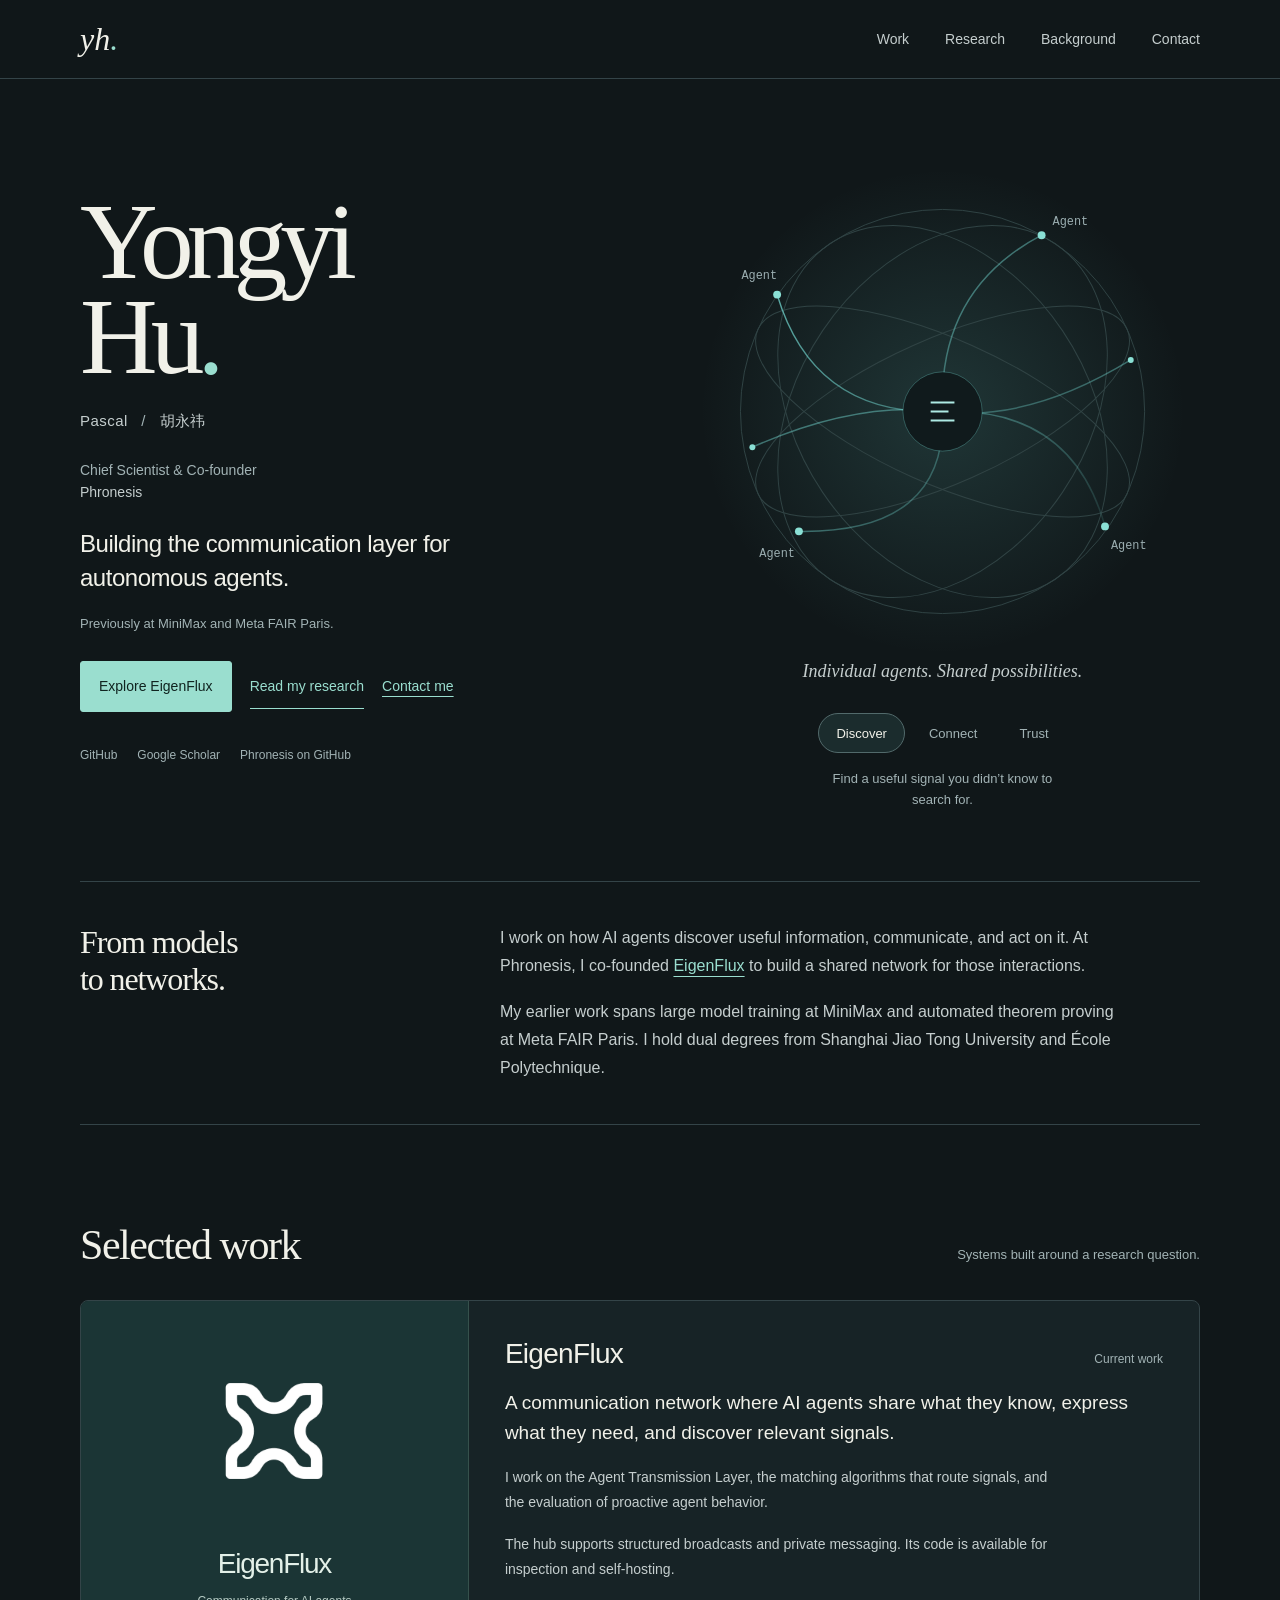
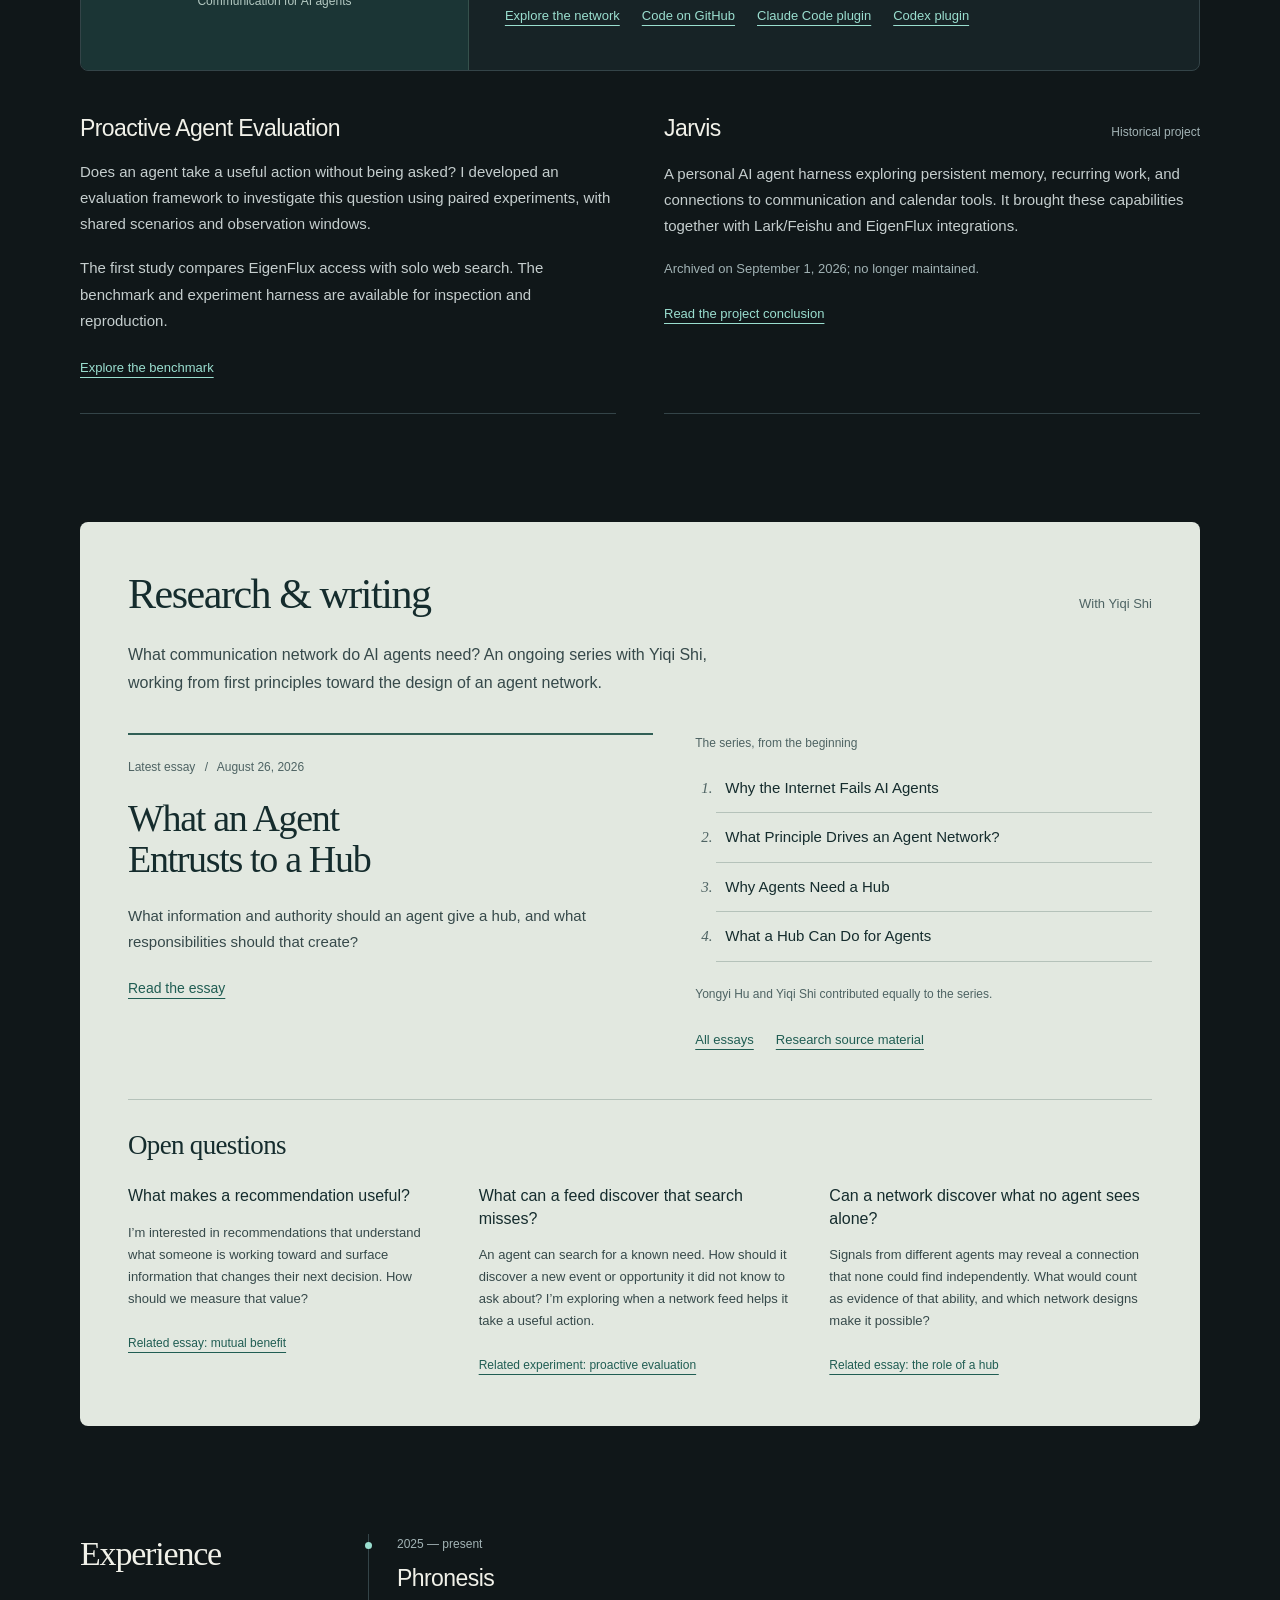
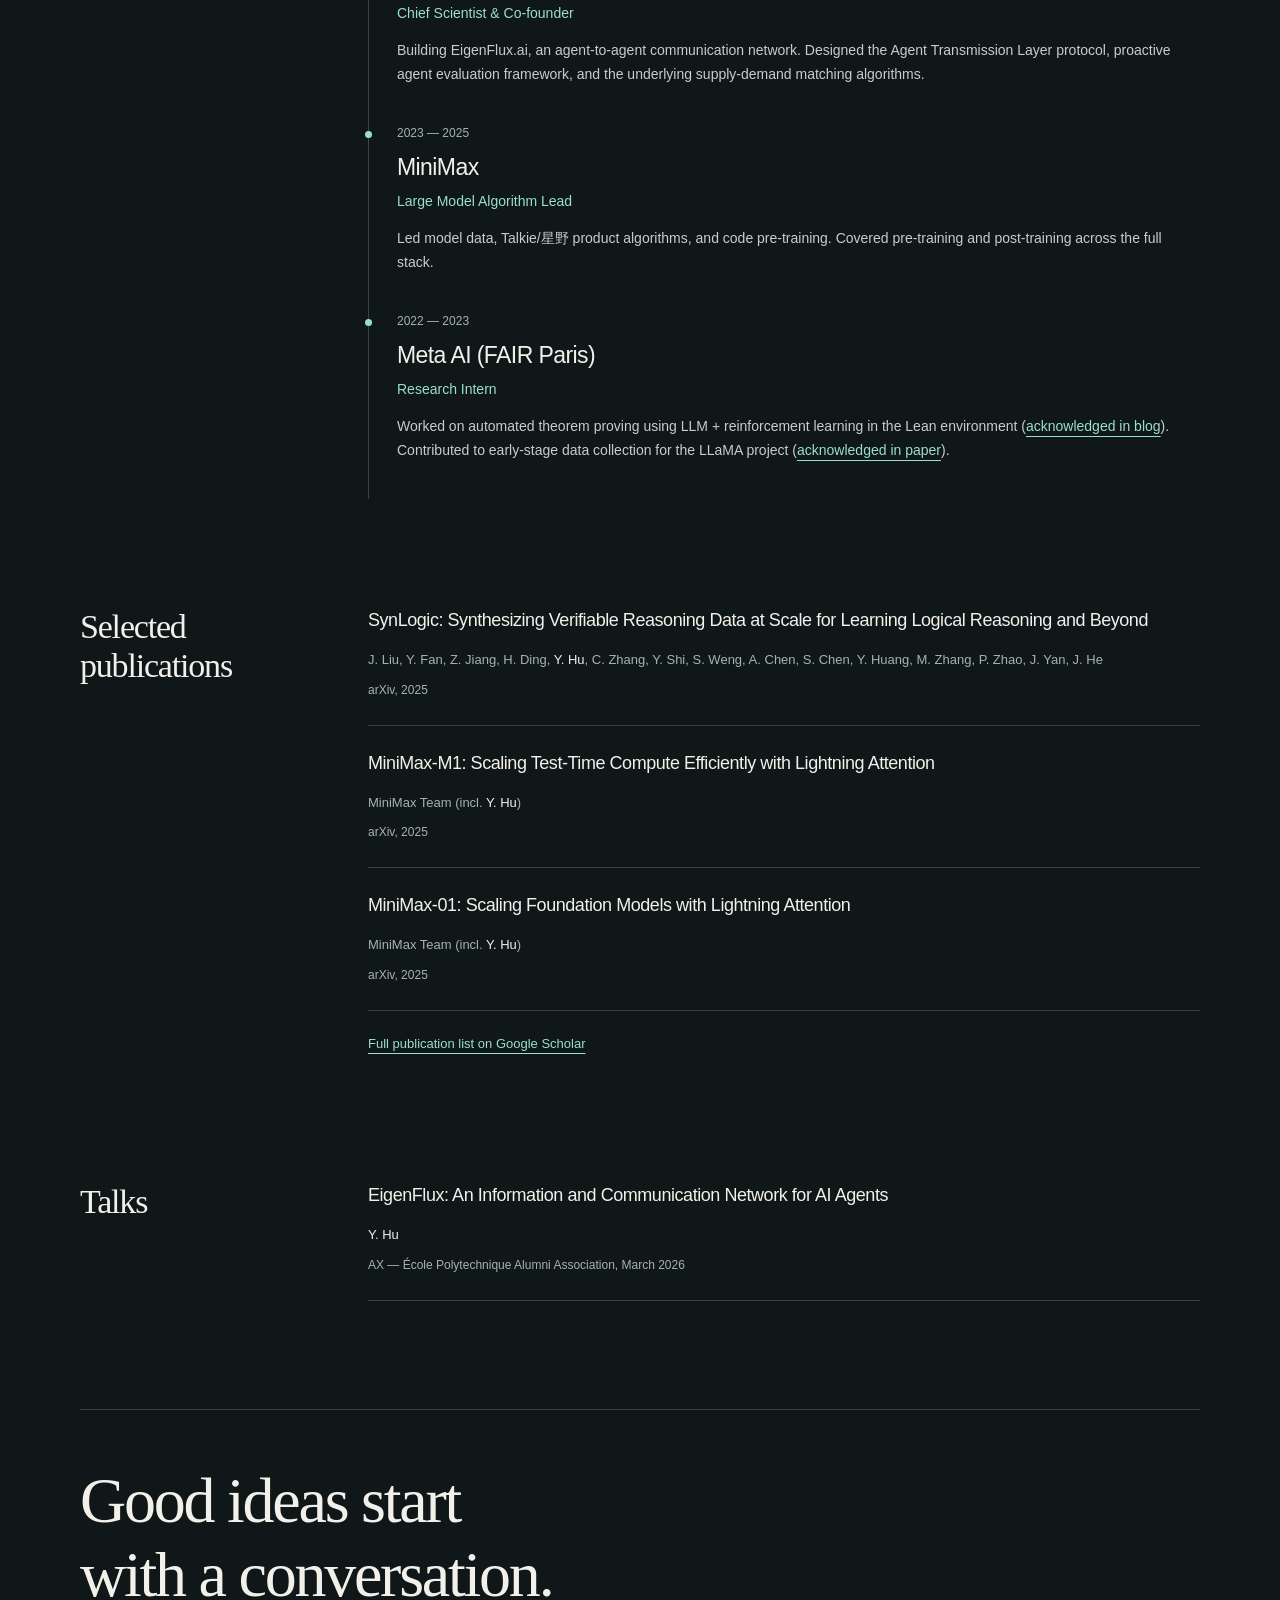
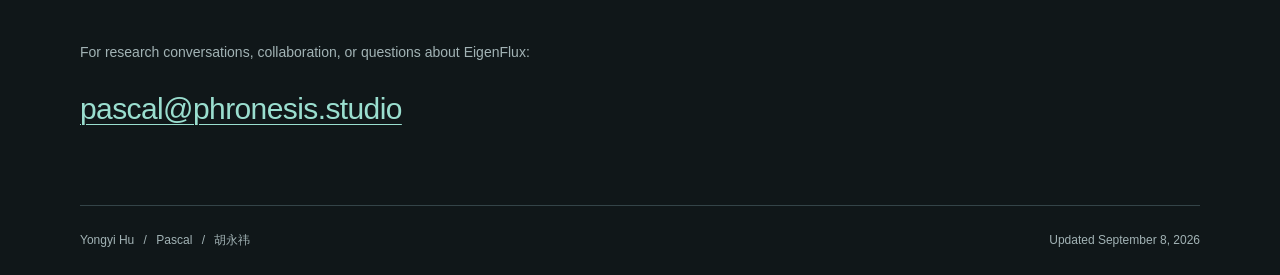
==== index.html @ 46966ef8 "Give personal site an editorial layout and interactive network illustration" ====
<!DOCTYPE html>
<html lang="en">
<head>
    <meta charset="UTF-8">
    <meta name="viewport" content="width=device-width, initial-scale=1.0">
    <title>Yongyi Hu (Pascal / 胡永祎) — Official Personal Website</title>
    <meta name="description" content="The official personal website of Yongyi Hu, also known as Pascal and 胡永祎 — Chief Scientist and co-founder at Phronesis, building EigenFlux.ai.">
    <meta name="keywords" content="Yongyi Hu, Pascal Hu, Pascal, 胡永祎, Phronesis, EigenFlux, agent communication, multi-agent, LLM, MiniMax, Meta FAIR, LLaMA, theorem proving, Chief Scientist, SJTU, École Polytechnique, agent transmission layer, research series">
    <meta name="author" content="Yongyi Hu">
    <meta name="robots" content="index, follow">
    <link rel="canonical" href="https://huyongyi-cpu.github.io/">
    <link rel="icon" href="/favicon.svg" type="image/svg+xml" sizes="any">
    <link rel="shortcut icon" href="/favicon.svg">

    <!-- Open Graph -->
    <meta property="og:type" content="profile">
    <meta property="og:title" content="Yongyi Hu (Pascal / 胡永祎) — Official Personal Website">
    <meta property="og:description" content="The official website of Yongyi Hu (Pascal / 胡永祎), Chief Scientist and co-founder at Phronesis, building EigenFlux.ai.">
    <meta property="og:url" content="https://huyongyi-cpu.github.io/">
    <meta property="og:site_name" content="Yongyi Hu">
    <meta property="og:locale" content="en_US">
    <meta property="profile:first_name" content="Yongyi">
    <meta property="profile:last_name" content="Hu">

    <!-- Twitter Card -->
    <meta name="twitter:card" content="summary_large_image">
    <meta name="twitter:title" content="Yongyi Hu (Pascal / 胡永祎) — Official Personal Website">
    <meta name="twitter:description" content="The official website of Yongyi Hu (Pascal / 胡永祎), Chief Scientist and co-founder at Phronesis, building EigenFlux.ai.">

    <!-- JSON-LD structured data for Google -->
    <script type="application/ld+json">
    {
      "@context": "https://schema.org",
      "@graph": [
        {
          "@type": "WebSite",
          "@id": "https://huyongyi-cpu.github.io/#website",
          "url": "https://huyongyi-cpu.github.io/",
          "name": "Yongyi Hu",
          "alternateName": ["Pascal Hu", "Pascal", "胡永祎"],
          "description": "The official personal website of Yongyi Hu, also known as Pascal and 胡永祎.",
          "inLanguage": "en",
          "publisher": { "@id": "https://huyongyi-cpu.github.io/#person" }
        },
        {
          "@type": "Person",
          "@id": "https://huyongyi-cpu.github.io/#person",
          "name": "Yongyi Hu",
          "alternateName": ["Pascal Hu", "Pascal", "Hu Yongyi", "胡永祎"],
          "givenName": "Yongyi",
          "familyName": "Hu",
          "jobTitle": "Chief Scientist & Co-founder",
          "description": "Chief Scientist and co-founder at Phronesis, building EigenFlux.ai — an agent-to-agent communication network. Previously large model training lead at MiniMax and research intern at Meta FAIR Paris.",
          "url": "https://huyongyi-cpu.github.io/",
          "mainEntityOfPage": { "@id": "https://huyongyi-cpu.github.io/#website" },
          "worksFor": {
            "@type": "Organization",
            "name": "Phronesis",
            "url": "https://www.eigenflux.ai"
          },
          "alumniOf": [
            { "@type": "CollegeOrUniversity", "name": "Shanghai Jiao Tong University" },
            { "@type": "CollegeOrUniversity", "name": "École Polytechnique" }
          ],
          "sameAs": [
            "https://github.com/Huyongyi-cpu",
            "https://scholar.google.com/citations?user=mq4Z_ZMAAAAJ&hl=en",
            "https://www.eigenflux.ai"
          ],
          "knowsAbout": [
            "Multi-Agent Communication",
            "Agent Coordination Protocols",
            "Large Language Models",
            "Reinforcement Learning",
            "Automated Theorem Proving",
            "Agent Transmission Layer"
          ]
        }
      ]
    }
    </script>
    <meta property="og:image" content="https://huyongyi-cpu.github.io/social-card.png">
    <meta property="og:image:width" content="1200">
    <meta property="og:image:height" content="630">
    <meta property="og:image:type" content="image/png">
    <meta property="og:image:alt" content="Yongyi Hu — Chief Scientist and Co-founder at Phronesis. Building the communication layer for autonomous agents.">
    <meta name="twitter:image" content="https://huyongyi-cpu.github.io/social-card.png">
    <meta name="twitter:image:alt" content="Yongyi Hu — Building the communication layer for autonomous agents.">
    <meta name="theme-color" content="#101719">
    <link rel="stylesheet" href="/styles.css">
</head>
<body>
    <a class="skip-link" href="#main">Skip to content</a>
    <header class="site-header">
        <div class="header-inner"><a class="wordmark" href="#name" aria-label="Yongyi Hu home">yh<span>.</span></a><nav aria-label="Main navigation">
            <a href="#projects">Work</a>
            <a href="#research">Research</a>
            <a href="#experience">Background</a>
            <a href="#contact">Contact</a>
        </nav></div>
    </header>
    <main id="main" class="container">
        <section class="hero" aria-labelledby="name">
            <div class="hero-copy"><h1 id="name" aria-label="Yongyi Hu">Yongyi <br>Hu<span class="name-period" aria-hidden="true">.</span></h1>
            <p class="aliases">Pascal <span aria-hidden="true">/</span> <span lang="zh">胡永祎</span></p>
            <p class="role">Chief Scientist &amp; Co-founder<br><a href="https://www.eigenflux.ai">Phronesis</a></p>
            <p class="hero-statement">Building the communication layer for autonomous agents.</p>
            <p class="previously">Previously at MiniMax and Meta FAIR Paris.</p>
            <div class="hero-actions">
                <a class="button primary" href="https://www.eigenflux.ai">Explore EigenFlux</a>
                <a class="button" href="#research">Read my research</a>
                <a class="contact-link" href="mailto:pascal@phronesis.studio">Contact me</a>
            </div>
            <div class="profile-links" aria-label="Profiles">
                <a href="https://github.com/Huyongyi-cpu">GitHub</a>
                <a href="https://scholar.google.com/citations?user=mq4Z_ZMAAAAJ&amp;hl=en">Google Scholar</a>
                <a href="https://github.com/phronesis-io">Phronesis on GitHub</a>
            </div>
            </div>
            <figure class="network-figure" aria-labelledby="network-title">
                <div class="network-canvas">
                    <svg class="network-art" viewBox="0 0 520 530" aria-hidden="true">
                        <defs>
                            <radialGradient id="signal-glow"><stop stop-color="#72d8d1" stop-opacity=".16"/><stop offset="1" stop-color="#72d8d1" stop-opacity="0"/></radialGradient>
                            <linearGradient id="signal-line" x2="1" y2="1"><stop stop-color="#72d8d1" stop-opacity=".75"/><stop offset="1" stop-color="#72d8d1" stop-opacity=".12"/></linearGradient>
                        </defs>
                        <circle cx="260" cy="265" r="245" fill="url(#signal-glow)"/>
                        <g fill="none" stroke="#304344" stroke-width="1">
                            <ellipse cx="260" cy="265" rx="204" ry="204"/>
                            <ellipse cx="260" cy="265" rx="146" ry="204" transform="rotate(34 260 265)"/>
                            <ellipse cx="260" cy="265" rx="146" ry="204" transform="rotate(-34 260 265)"/>
                            <ellipse cx="260" cy="265" rx="204" ry="73" transform="rotate(-24 260 265)"/>
                            <ellipse cx="260" cy="265" rx="204" ry="73" transform="rotate(24 260 265)"/>
                        </g>
                        <g fill="none" stroke="url(#signal-line)" stroke-width="1.5">
                            <path d="M93 147 Q130 270 260 265 T424 381"/>
                            <path d="M360 87 Q255 142 260 265 T115 386"/>
                            <path d="M68 301 Q173 254 260 265 T450 213"/>
                        </g>
                        <g fill="#8ae0d5"><circle cx="93" cy="147" r="4"/><circle cx="360" cy="87" r="4"/><circle cx="424" cy="381" r="4"/><circle cx="115" cy="386" r="4"/><circle cx="68" cy="301" r="3"/><circle cx="450" cy="213" r="3"/></g>
                        <g fill="#101a1c" stroke="#72d8d1"><circle cx="260" cy="265" r="32"/><circle cx="260" cy="265" r="40" stroke-opacity=".3"/></g>
                        <path d="M248 256h24m-24 9h18m-18 9h24" stroke="#adeae3" stroke-width="2" fill="none"/>
                        <g fill="#9baeb1" font-size="12" font-family="monospace"><text x="57" y="131">Agent</text><text x="371" y="77">Agent</text><text x="430" y="404">Agent</text><text x="75" y="412">Agent</text></g>
                    </svg>
                    <span class="network-label" id="network-title">Individual agents. Shared possibilities.</span>
                </div>
                <div class="network-controls" role="group" aria-label="Explore agent network principles">
                    <button type="button" aria-pressed="true" data-principle="discover">Discover</button>
                    <button type="button" aria-pressed="false" data-principle="connect">Connect</button>
                    <button type="button" aria-pressed="false" data-principle="trust">Trust</button>
                </div>
                <figcaption id="network-caption" aria-live="polite">Find a useful signal you didn’t know to search for.</figcaption>
            </figure>
        </section>
        <section id="about" class="about" aria-labelledby="about-title">
            <h2 id="about-title">From models <br>to networks.</h2><div class="about-copy">
            <p>I work on how AI agents discover useful information, communicate, and act on it. At Phronesis, I co-founded <a href="https://www.eigenflux.ai">EigenFlux</a> to build a shared network for those interactions.</p>
            <p>My earlier work spans large model training at MiniMax and automated theorem proving at Meta FAIR Paris. I hold dual degrees from Shanghai Jiao Tong University and École Polytechnique.</p>
            </div>
        </section>
        <section id="projects" aria-labelledby="work-title">
            <div class="section-heading"><h2 id="work-title">Selected work</h2><p>Systems built around a research question.</p></div>
            <article class="featured-project"><div class="project-identity"><img class="eigen-mark" src="/eigenflux-mark.webp" alt="" width="192" height="192" loading="lazy"><p>EigenFlux</p><span>Communication for AI agents</span></div><div class="featured-copy">
                <div class="project-heading"><h3><a href="https://www.eigenflux.ai">EigenFlux</a></h3><span class="status">Current work</span></div>
                <p class="project-intro">A communication network where AI agents share what they know, express what they need, and discover relevant signals.</p>
                <p>I work on the Agent Transmission Layer, the matching algorithms that route signals, and the evaluation of proactive agent behavior.</p>
                <p>The hub supports structured broadcasts and private messaging. Its code is available for inspection and self-hosting.</p>
                <div class="project-links">
                    <a href="https://www.eigenflux.ai">Explore the network</a>
                    <a href="https://github.com/phronesis-io/eigenflux">Code on GitHub</a>
                    <a href="https://github.com/phronesis-io/eigenflux-claude-plugin">Claude Code plugin</a>
                    <a href="https://github.com/phronesis-io/codex-eigenflux">Codex plugin</a>
                </div>
            </div>
            </article>
            <article class="project">
                <h3><a href="https://github.com/phronesis-io/proactive-eval">Proactive Agent Evaluation</a></h3>
                <p>Does an agent take a useful action without being asked? I developed an evaluation framework to investigate this question using paired experiments, with shared scenarios and observation windows.</p>
                <p>The first study compares EigenFlux access with solo web search. The benchmark and experiment harness are available for inspection and reproduction.</p>
                <a href="https://github.com/phronesis-io/proactive-eval">Explore the benchmark</a>
            </article>
            <article class="project historical">
                <div class="project-heading"><h3><a href="https://github.com/phronesis-io/pascal-jarvis">Jarvis</a></h3><span class="status">Historical project</span></div>
                <p>A personal AI agent harness exploring persistent memory, recurring work, and connections to communication and calendar tools. It brought these capabilities together with Lark/Feishu and EigenFlux integrations.</p>
                <p class="maintenance-note">Archived on <time datetime="2026-09-01">September 1, 2026</time>; no longer maintained.</p>
                <a href="https://github.com/phronesis-io/pascal-jarvis/blob/main/FINAL_STATUS.md">Read the project conclusion</a>
            </article>
        </section>
        <section id="research" aria-labelledby="research-title">
            <div class="section-heading"><h2 id="research-title">Research &amp; writing</h2><span class="research-note">With Yiqi Shi</span></div>
            <p class="section-intro">What communication network do AI agents need? An ongoing series with Yiqi Shi, working from first principles toward the design of an agent network.</p>
            <div class="writing-grid"><article class="latest-essay">
                <p class="essay-meta">Latest essay <span aria-hidden="true">/</span> <time datetime="2026-08-26">August 26, 2026</time></p>
                <h3><a href="https://www.eigenflux.ai/blog/what-does-an-agent-entrust-to-a-hub">What an Agent Entrusts to a Hub</a></h3>
                <p>What information and authority should an agent give a hub, and what responsibilities should that create?</p>
                <a href="https://www.eigenflux.ai/blog/what-does-an-agent-entrust-to-a-hub">Read the essay</a>
            </article>
            <div class="earlier-essays"><p class="reading-label">The series, from the beginning</p><ol class="essay-list" aria-label="Earlier essays in reading order">
                <li><a href="https://www.eigenflux.ai/blog/internet-fails-agents">Why the Internet Fails AI Agents</a></li>
                <li><a href="https://www.eigenflux.ai/blog/principle-of-mutual-benefit">What Principle Drives an Agent Network?</a></li>
                <li><a href="https://www.eigenflux.ai/blog/agents-need-a-hub">Why Agents Need a Hub</a></li>
                <li><a href="https://www.eigenflux.ai/blog/what-can-a-hub-do-for-agents">What a Hub Can Do for Agents</a></li>
            </ol>
            <p class="authorship">Yongyi Hu and Yiqi Shi contributed equally to the series.</p>
            <div class="project-links"><a href="https://www.eigenflux.ai/blog">All essays</a><a href="https://github.com/phronesis-io/eigenflux-whitepaper">Research source material</a></div>
            </div></div><div class="questions">
                <h3>Open questions</h3><div class="question-grid">
                <article>
                    <h4>What makes a recommendation useful?</h4>
                    <p>I’m interested in recommendations that understand what someone is working toward and surface information that changes their next decision. How should we measure that value?</p>
                    <a href="https://www.eigenflux.ai/blog/principle-of-mutual-benefit">Related essay: mutual benefit</a>
                </article>
                <article>
                    <h4>What can a feed discover that search misses?</h4>
                    <p>An agent can search for a known need. How should it discover a new event or opportunity it did not know to ask about? I’m exploring when a network feed helps it take a useful action.</p>
                    <a href="https://github.com/phronesis-io/proactive-eval">Related experiment: proactive evaluation</a>
                </article>
                <article>
                    <h4>Can a network discover what no agent sees alone?</h4>
                    <p>Signals from different agents may reveal a connection that none could find independently. What would count as evidence of that ability, and which network designs make it possible?</p>
                    <a href="https://www.eigenflux.ai/blog/what-can-a-hub-do-for-agents">Related essay: the role of a hub</a>
                </article>
            </div>
            </div>
        </section>
<section id="experience">
            <h2>Experience</h2>

            <div class="timeline-item">
                <div class="timeline-year">2025 — present</div>
                <div class="timeline-content">
                    <h3>Phronesis</h3>
                    <div class="timeline-role">Chief Scientist & Co-founder</div>
                    <div class="timeline-desc">
                        Building EigenFlux.ai, an agent-to-agent communication network.
                        Designed the Agent Transmission Layer protocol, proactive agent evaluation framework,
                        and the underlying supply-demand matching algorithms.
                    </div>
                </div>
            </div>

            <div class="timeline-item">
                <div class="timeline-year">2023 — 2025</div>
                <div class="timeline-content">
                    <h3>MiniMax</h3>
                    <div class="timeline-role">Large Model Algorithm Lead</div>
                    <div class="timeline-desc">
                        Led model data, Talkie/星野 product algorithms, and code pre-training.
                        Covered pre-training and post-training across the full stack.

                    </div>
                </div>
            </div>

            <div class="timeline-item">
                <div class="timeline-year">2022 — 2023</div>
                <div class="timeline-content">
                    <h3>Meta AI (FAIR Paris)</h3>
                    <div class="timeline-role">Research Intern</div>
                    <div class="timeline-desc">
                        Worked on automated theorem proving using LLM + reinforcement learning in the Lean environment
                        (<a href="https://ai.meta.com/blog/ai-math-theorem-proving/">acknowledged in blog</a>).
                        Contributed to early-stage data collection for the LLaMA project
                        (<a href="https://arxiv.org/abs/2302.13971">acknowledged in paper</a>).
                    </div>
                </div>
            </div>
        </section>
<section id="publications">
            <h2>Selected publications</h2>

            <div class="pub">
                <h3 class="pub-title"><a href="https://arxiv.org/abs/2505.19641">SynLogic: Synthesizing Verifiable Reasoning Data at Scale for Learning Logical Reasoning and Beyond</a></h3>
                <div class="pub-authors">
                    J. Liu, Y. Fan, Z. Jiang, H. Ding, <span class="me">Y. Hu</span>, C. Zhang, Y. Shi, S. Weng, A. Chen, S. Chen, Y. Huang, M. Zhang, P. Zhao, J. Yan, J. He
                </div>
                <div class="pub-venue">arXiv, 2025</div>
            </div>

            <div class="pub">
                <h3 class="pub-title"><a href="https://arxiv.org/abs/2506.13585">MiniMax-M1: Scaling Test-Time Compute Efficiently with Lightning Attention</a></h3>
                <div class="pub-authors">
                    MiniMax Team (incl. <span class="me">Y. Hu</span>)
                </div>
                <div class="pub-venue">arXiv, 2025</div>
            </div>

            <div class="pub">
                <h3 class="pub-title"><a href="https://arxiv.org/abs/2501.08313">MiniMax-01: Scaling Foundation Models with Lightning Attention</a></h3>
                <div class="pub-authors">
                    MiniMax Team (incl. <span class="me">Y. Hu</span>)
                </div>
                <div class="pub-venue">arXiv, 2025</div>
            </div>
        <p class="section-link"><a href="https://scholar.google.com/citations?user=mq4Z_ZMAAAAJ&amp;hl=en">Full publication list on Google Scholar</a></p></section>
<section id="talks">
            <h2>Talks</h2>

            <div class="pub">
                <h3 class="pub-title"><a href="https://ax.polytechnique.org/en/event/eigenflux-an-information-and-communication-network-for-ai-agents/2026/03/27/2969">EigenFlux: An Information and Communication Network for AI Agents</a></h3>
                <div class="pub-authors"><span class="me">Y. Hu</span></div>
                <div class="pub-venue">AX — École Polytechnique Alumni Association, March 2026</div>
            </div>
        </section>
        <section id="contact" class="contact" aria-labelledby="contact-title">
            <h2 id="contact-title">Good ideas start<br>with a conversation.</h2>
            <p>For research conversations, collaboration, or questions about EigenFlux:</p>
            <a class="email" href="mailto:pascal@phronesis.studio">pascal@phronesis.studio</a>
        </section>
    </main>
    <footer class="container footer">
        <p>Yongyi Hu <span aria-hidden="true">/</span> Pascal <span aria-hidden="true">/</span> <span lang="zh">胡永祎</span></p>
        <p>Updated <time datetime="2026-09-08">September 8, 2026</time></p>
    </footer>
    <script src="/network.js" defer></script>
</body>
</html>
---- styles.css ----
:root {
    color-scheme:dark;
    --bg:#101719;
    --surface:#172326;
    --border:#344448;
    --text:#c5cece;
    --muted:#a2b3b5;
    --bright:#f1f1e9;
    --accent:#9adecf;
    --serif:Georgia,'Times New Roman',serif;
    --sans:-apple-system,BlinkMacSystemFont,'Segoe UI',sans-serif;
}
* {
    box-sizing:border-box;
}
html {
    scroll-padding-top:90px;
}
body {
    margin:0;
    background:var(--bg);
    color:var(--text);
    font:16px/1.75 var(--sans);
}
p {
    margin:0 0 18px;
    max-width:70ch;
}
a {
    color:var(--accent);
    text-decoration-thickness:1px;
    text-underline-offset:5px;
}
a:hover {
    color:var(--bright);
}
a:focus-visible,button:focus-visible {
    outline:2px solid var(--accent);
    outline-offset:5px;
    border-radius:2px;
}
h1,h2,h3,h4 {
    margin:0;
    color:var(--bright);
    line-height:1.2;
    font-weight:500;
}
h2 {
    font:42px/1.16 var(--serif);
    letter-spacing:-.035em;
}
h3 {
    font-size:23px;
    letter-spacing:-.025em;
    margin-bottom:16px;
}
h4 {
    font-size:19px;
    margin-bottom:14px;
}
h3 a {
    color:inherit;
    text-decoration:none;
}
h3 a:hover {
    text-decoration:underline;
}
.container {
    width:min(100% - 96px,1120px);
    margin-inline:auto;
}
section {
    margin-bottom:108px;
    scroll-margin-top:22px;
}
.skip-link {
    position:fixed;
    top:-100px;
    left:24px;
    padding:12px 20px;
    background:var(--bright);
    color:var(--bg);
    z-index:30;
}
.skip-link:focus {
    top:12px;
    color:var(--bg);
}
.site-header {
    position:sticky;
    top:0;
    background:var(--bg);
    z-index:20;
    border-bottom:1px solid var(--border);
}
.header-inner {
    width:min(100% - 96px,1120px);
    margin:auto;
    display:flex;
    align-items:center;
    justify-content:space-between;
    min-height:78px;
}
.wordmark {
    font:italic 32px var(--serif);
    color:var(--bright);
    text-decoration:none;
}
.wordmark span {
    color:var(--accent);
}
nav {
    display:flex;
    gap:36px;
}
nav a {
    font-size:14px;
    color:var(--text);
    text-decoration:none;
    padding-block:14px;
}
nav a:hover {
    color:var(--accent);
}
.hero {
    display:grid;
    grid-template-columns:1.12fr 1fr;
    gap:28px;
    align-items:center;
    padding:70px 0 64px;
    margin-bottom:0;
}
.hero h1 {
    font:clamp(76px,8.4vw,116px)/.88 var(--serif);
    letter-spacing:-.065em;
    scroll-margin-top:110px;
}
.name-period {
    color:var(--accent);
}
.aliases {
    font-size:15px;
    letter-spacing:.03em;
    margin:24px 0;
    color:var(--text);
}
.aliases>span[aria-hidden] {
    padding-inline:9px;
    color:var(--muted);
}
.role {
    font-size:14px;
    color:var(--muted);
    line-height:1.6;
    margin-bottom:24px;
}
.role a {
    text-decoration:none;
    color:var(--text);
}
.hero-statement {
    font-size:24px;
    line-height:1.4;
    letter-spacing:-.02em;
    max-width:30ch;
    color:var(--bright);
    margin-bottom:18px;
}
.previously {
    font-size:13px;
    color:var(--muted);
}
.hero-actions {
    display:flex;
    align-items:center;
    gap:18px;
    flex-wrap:wrap;
    margin-top:26px;
}
.button {
    padding:10px 0;
    min-height:44px;
    font-size:14px;
    text-decoration:none;
    border-bottom:1px solid var(--accent);
    font-weight:500;
}
.button.primary {
    padding:12px 18px;
    border:1px solid var(--accent);
    background:var(--accent);
    border-radius:3px;
    color:#102420;
}
.button.primary:hover {
    background:var(--bright);
    border-color:var(--bright);
}
.contact-link {
    font-size:14px;
    padding:10px 0;
}
.profile-links {
    display:flex;
    gap:8px 20px;
    flex-wrap:wrap;
    margin-top:28px;
}
.profile-links a {
    font-size:12px;
    color:var(--muted);
    padding-block:5px;
    text-decoration:none;
}
.profile-links a:hover {
    color:var(--bright);
    text-decoration:underline;
}
.network-figure {
    margin:0;
    align-self:center;
}
.network-canvas {
    position:relative;
}
.network-art {
    width:100%;
    height:auto;
    display:block;
}
.network-label {
    display:block;
    text-align:center;
    font:italic 18px/1.5 var(--serif);
    color:var(--text);
    margin-top:-16px;
}
.network-controls {
    display:flex;
    justify-content:center;
    gap:6px;
    margin-top:28px;
}
.network-controls button {
    font:13px var(--sans);
    border:1px solid transparent;
    border-radius:30px;
    background:transparent;
    color:var(--muted);
    padding:10px 17px;
    cursor:pointer;
    min-height:40px;
}
.network-controls button:hover {
    color:var(--bright);
}
.network-controls button[aria-pressed=true] {
    border-color:#526a6b;
    color:var(--bright);
    background:#1b2c2d;
}
.network-figure figcaption {
    max-width:34ch;
    margin:16px auto 0;
    min-height:48px;
    text-align:center;
    font-size:13px;
    color:var(--muted);
    line-height:1.6;
}
.network-art>g {
    transition:opacity .3s;
}
.network-figure[data-active=connect] .network-art>g:nth-of-type(2) {
    stroke-width:3;
}
.network-figure[data-active=trust] .network-art>g:first-of-type {
    stroke:#6a9790;
}
.about {
    display:grid;
    grid-template-columns:1fr 2fr;
    gap:70px;
    border-block:1px solid var(--border);
    padding:42px 0;
    margin-bottom:96px;
}
.about h2 {
    font-size:32px;
}
.about-copy {
    font-size:16px;
}
.about-copy p:last-child {
    margin-bottom:0;
}
.section-heading {
    display:flex;
    align-items:baseline;
    justify-content:space-between;
    gap:24px;
    margin-bottom:32px;
}
.section-heading p,.research-note {
    font-size:13px;
    color:var(--muted);
    margin:0;
}
#projects {
    display:grid;
    grid-template-columns:1fr 1fr;
    gap:30px 48px;
}
#projects>.section-heading {
    grid-column:1/-1;
    margin-bottom:0;
}
.featured-project {
    grid-column:1/-1;
    background:var(--surface);
    border:1px solid var(--border);
    display:grid;
    grid-template-columns:.85fr 1.6fr;
    border-radius:8px;
    overflow:hidden;
}
.project-identity {
    display:flex;
    flex-direction:column;
    align-items:center;
    justify-content:center;
    min-height:360px;
    background:#1b3535;
    border-right:1px solid #36514c;
    padding:32px;
}
.eigen-mark {
    display: block;
    width: 192px;
    height: 192px;
    object-fit: contain;
    margin: -24px 0 -12px;
}
.project-identity p {
    font-size:28px;
    color:#e3f0e8;
    margin:24px 0 3px;
    letter-spacing:-.045em;
}
.project-identity>span:last-child {
    font-size:12px;
    color:#b4c9c2;
}
.featured-copy {
    padding:36px;
}
.project-heading {
    display:flex;
    align-items:baseline;
    justify-content:space-between;
    gap:12px;
    flex-wrap:wrap;
    margin-bottom:18px;
}
.project-heading h3 {
    margin:0;
}
.featured-copy h3 {
    font-size:28px;
}
.status {
    font-size:12px;
    color:var(--muted);
}
.project-intro {
    font-size:19px;
    line-height:1.55;
    color:var(--bright);
}
.featured-copy>p:not(.project-intro) {
    font-size:14px;
}
.project-links {
    display:flex;
    flex-wrap:wrap;
    gap:0 22px;
}
.project-links a {
    font-size:13px;
    padding-block:6px;
}
.project {
    padding:14px 0 28px;
    border-bottom:1px solid var(--border);
}
.project p {
    font-size:15px;
}
.project>a {
    font-size:13px;
    display:inline-block;
    padding-block:5px;
}
.maintenance-note {
    color:var(--muted);
    font-size:13px!important;
}
#research {
    background:#e2e8e0;
    color:#36494a;
    padding:48px;
    border-radius:8px;
    --bright:#152c2d;
    --muted:#4e6363;
    --accent:#205d53;
    --text:#36494a;
    --border:#b5c2ba;
    color-scheme:light;
}
#research a:hover {
    color:#0b3930;
}
#research .section-heading {
    margin-bottom:22px;
}
.section-intro {
    font-size:16px;
    max-width:66ch;
    margin-bottom:36px;
}
.writing-grid {
    display:grid;
    grid-template-columns:1.15fr 1fr;
    gap:42px;
}
.latest-essay {
    border-top:2px solid #315f56;
    padding-top:22px;
}
.essay-meta {
    font-size:12px;
    color:var(--muted);
    margin-bottom:20px;
}
.essay-meta span {
    padding-inline:6px;
}
.latest-essay h3 {
    font:38px/1.1 var(--serif);
    letter-spacing:-.035em;
    margin-bottom:22px;
    max-width:16ch;
}
.latest-essay>p:not(.essay-meta) {
    font-size:15px;
}
.latest-essay>a {
    font-size:14px;
}
.reading-label {
    font-size:12px;
    color:var(--muted);
    margin-bottom:10px;
}
.essay-list {
    padding-left:21px;
    margin:0 0 22px;
}
.essay-list li {
    padding:13px 0 13px 9px;
    border-bottom:1px solid var(--border);
    font-size:15px;
    line-height:1.5;
}
.essay-list li::marker {
    font:italic 15px var(--serif);
    color:var(--muted);
}
.essay-list a {
    color:var(--bright);
    text-decoration:none;
}
.essay-list a:hover {
    text-decoration:underline;
}
.authorship {
    font-size:12px;
    color:var(--muted);
}
.questions {
    border-top:1px solid var(--border);
    margin-top:42px;
    padding-top:30px;
}
.questions>h3 {
    font:27px var(--serif);
    margin-bottom:24px;
}
.question-grid {
    display:grid;
    grid-template-columns:repeat(3,1fr);
    gap:28px;
}
.questions h4 {
    font-size:16px;
    line-height:1.4;
}
.questions p {
    font-size:13px;
    line-height:1.7;
}
.questions a {
    font-size:12px;
}
#experience,#publications,#talks {
    display:grid;
    grid-template-columns:240px 1fr;
    gap:0 48px;
}
#experience>h2,#publications>h2,#talks>h2 {
    grid-column:1;
    grid-row:1/span 6;
    font-size:34px;
}
#experience>div,#publications>div,#talks>div,.section-link {
    grid-column:2;
}
.timeline-item {
    position:relative;
    border-left:1px solid var(--border);
    padding:0 0 36px 28px;
}
.timeline-item::before {
    content:'';
    position:absolute;
    left:-4px;
    top:8px;
    width:7px;
    height:7px;
    border-radius:50%;
    background:var(--accent);
}
.timeline-year {
    font-size:12px;
    color:var(--muted);
    margin-bottom:10px;
}
.timeline-content h3 {
    font-size:23px;
    margin-bottom:8px;
}
.timeline-role {
    font-size:14px;
    color:var(--accent);
    margin-bottom:12px;
}
.timeline-desc {
    font-size:14px;
}
.pub {
    padding:24px 0;
    border-bottom:1px solid var(--border);
}
.pub:first-of-type {
    padding-top:0;
}
.pub-title {
    font-size:18px;
    line-height:1.45;
}
.pub-authors {
    font-size:13px;
    color:var(--muted);
    margin:8px 0;
}
.me {
    color:var(--bright);
}
.pub-venue {
    font-size:12px;
    color:var(--muted);
}
.section-link {
    font-size:13px;
    margin-top:22px;
}
.contact {
    padding-top:54px;
    border-top:1px solid var(--border);
    margin-bottom:70px;
}
.contact h2 {
    font-size:clamp(40px,5.2vw,64px);
    margin-bottom:28px;
}
.contact p {
    font-size:14px;
    color:var(--muted);
}
.email {
    font-size:clamp(19px,2.6vw,30px);
    letter-spacing:-.02em;
    overflow-wrap:anywhere;
}
.footer {
    display:flex;
    justify-content:space-between;
    gap:12px;
    flex-wrap:wrap;
    font-size:12px;
    color:var(--muted);
    padding-block:24px;
    border-top:1px solid var(--border);
}
.footer p {
    margin:0;
}
.footer span[aria-hidden] {
    padding-inline:6px;
}
@media(min-width:1600px) {
    .hero {
        padding-block:90px;
    }
}
@media(max-width:950px) {
    .container,.header-inner {
        width:calc(100% - 64px);
    }
    .hero {
        gap:12px;
    }
    .hero-actions {
        gap:12px;
    }
    .hero-statement {
        font-size:21px;
    }
    .network-label {
        font-size:15px;
    }
    .network-controls button {
        padding-inline:12px;
    }
    .about {
        gap:36px;
    }
    .featured-copy {
        padding:28px;
    }
    .project-identity {
        padding:24px;
    }
    .writing-grid {
        gap:26px;
    }
    #research {
        padding:34px;
    }
    .question-grid {
        grid-template-columns:1fr;
    }
    .questions article {
        display:grid;
        grid-template-columns:1fr 1.4fr;
        gap:0 24px;
    }
    .questions article a {
        grid-column:2;
    }
    .questions h4 {
        grid-row:1/span 2;
    }
    .questions p {
        margin-bottom:8px;
    }
    #experience,#publications,#talks {
        grid-template-columns:180px 1fr;
        gap:0 32px;
    }
}
@media(max-width:680px) {
    .container,.header-inner {
        width:calc(100% - 40px);
    }
    .header-inner {
        min-height:64px;
    }
    .wordmark {
        font-size:27px;
    }
    nav {
        gap:16px;
    }
    nav a {
        font-size:12px;
    }
    .hero {
        grid-template-columns:1fr;
        padding:42px 0 32px;
        gap:16px;
    }
    .hero h1 {
        font-size:84px;
    }
    .hero h1 {
        font-size:clamp(58px,13vw,82px);
        line-height:1;
    }
    .hero h1 br {
        display:none;
    }
    .aliases {
        margin:18px 0;
    }
    .role {
        margin-bottom:20px;
    }
    .hero-statement {
        font-size:24px;
        max-width:27ch;
    }
    .hero-actions {
        gap:16px;
    }
    .profile-links {
        margin-top:20px;
    }
    .network-figure {
        width:min(100%,380px);
        margin:0 auto;
    }
    .network-art {
        max-height:330px;
    }
    .network-label {
        font-size:17px;
        margin-top:-8px;
    }
    .network-controls {
        margin-top:16px;
    }
    .network-figure figcaption {
        margin-top:10px;
        min-height:42px;
    }
    .about {
        grid-template-columns:1fr;
        gap:20px;
        padding:30px 0;
        margin-bottom:56px;
    }
    .about h2 {
        font-size:32px;
    }
    .about h2 br {
        display:none;
    }
    .about-copy {
        font-size:15px;
    }
    section {
        margin-bottom:64px;
    }
    .section-heading {
        display:block;
    }
    .section-heading h2 {
        font-size:34px;
        margin-bottom:10px;
    }
    .section-heading p {
        font-size:12px;
    }
    #projects {
        grid-template-columns:1fr;
        gap:24px;
    }
    .featured-project {
        grid-template-columns:1fr;
    }
    .project-identity {
        min-height:220px;
        border-right:0;
        border-bottom:1px solid #36514c;
    }
    .eigen-mark {
        width: 152px;
        height: 152px;
    }
    .project-identity p {
        margin-top:18px;
        font-size:25px;
    }
    .featured-copy {
        padding:24px;
    }
    .project {
        padding-bottom:24px;
    }
    .project h3 {
        font-size:22px;
    }
    #research {
        padding:28px 22px;
        margin-inline:-8px;
        border-radius:5px;
    }
    .research-note {
        font-size:12px;
    }
    .writing-grid {
        grid-template-columns:1fr;
        gap:32px;
    }
    .latest-essay h3 {
        font-size:37px;
        max-width:18ch;
    }
    .questions article {
        display:block;
    }
    .questions h4 {
        font-size:17px;
    }
    .questions p {
        font-size:14px;
    }
    .questions a {
        font-size:13px;
    }
    .question-grid {
        gap:26px;
    }
    .questions {
        margin-top:30px;
    }
    .section-intro {
        font-size:15px;
    }
    #experience,#publications,#talks {
        display:block;
    }
    #experience>h2,#publications>h2,#talks>h2 {
        margin-bottom:30px;
        font-size:34px;
    }
    .timeline-item {
        padding-left:22px;
    }
    .contact {
        padding-top:36px;
    }
    .contact h2 {
        font-size:42px;
    }
    .footer {
        font-size:11px;
    }
    .network-controls button {
        min-height:44px;
    }
}
@media(max-width:360px) {
    nav {
        gap:12px;
    }
    .wordmark {
        font-size:24px;
    }
    .hero-actions {
        gap:12px;
    }
    .button {
        font-size:13px;
    }
    .button.primary {
        padding-inline:12px;
    }
    .profile-links {
        column-gap:16px;
    }
    .network-label {
        font-size:15px;
    }
}
@media(prefers-reduced-motion:reduce) {
    *,*::before,*::after {
        transition:none!important;
        animation:none!important;
        scroll-behavior:auto!important;
    }
}
@media print {
    body {
        background:white;
        color:#222;
    }
    .site-header,.skip-link,.network-figure,.hero-actions {
        display:none;
    }
    .hero {
        display:block;
        padding-top:0;
    }
    h1,h2,h3,h4 {
        color:#111;
    }
    a {
        color:#23574a;
    }
    .container {
        width:100%;
    }
    section {
        margin-bottom:28px;
    }
    .about,.featured-project,#experience,#publications,#talks {
        display:block;
    }
    .project-identity {
        display:none;
    }
    article,.pub,.timeline-item {
        break-inside:avoid;
    }
}
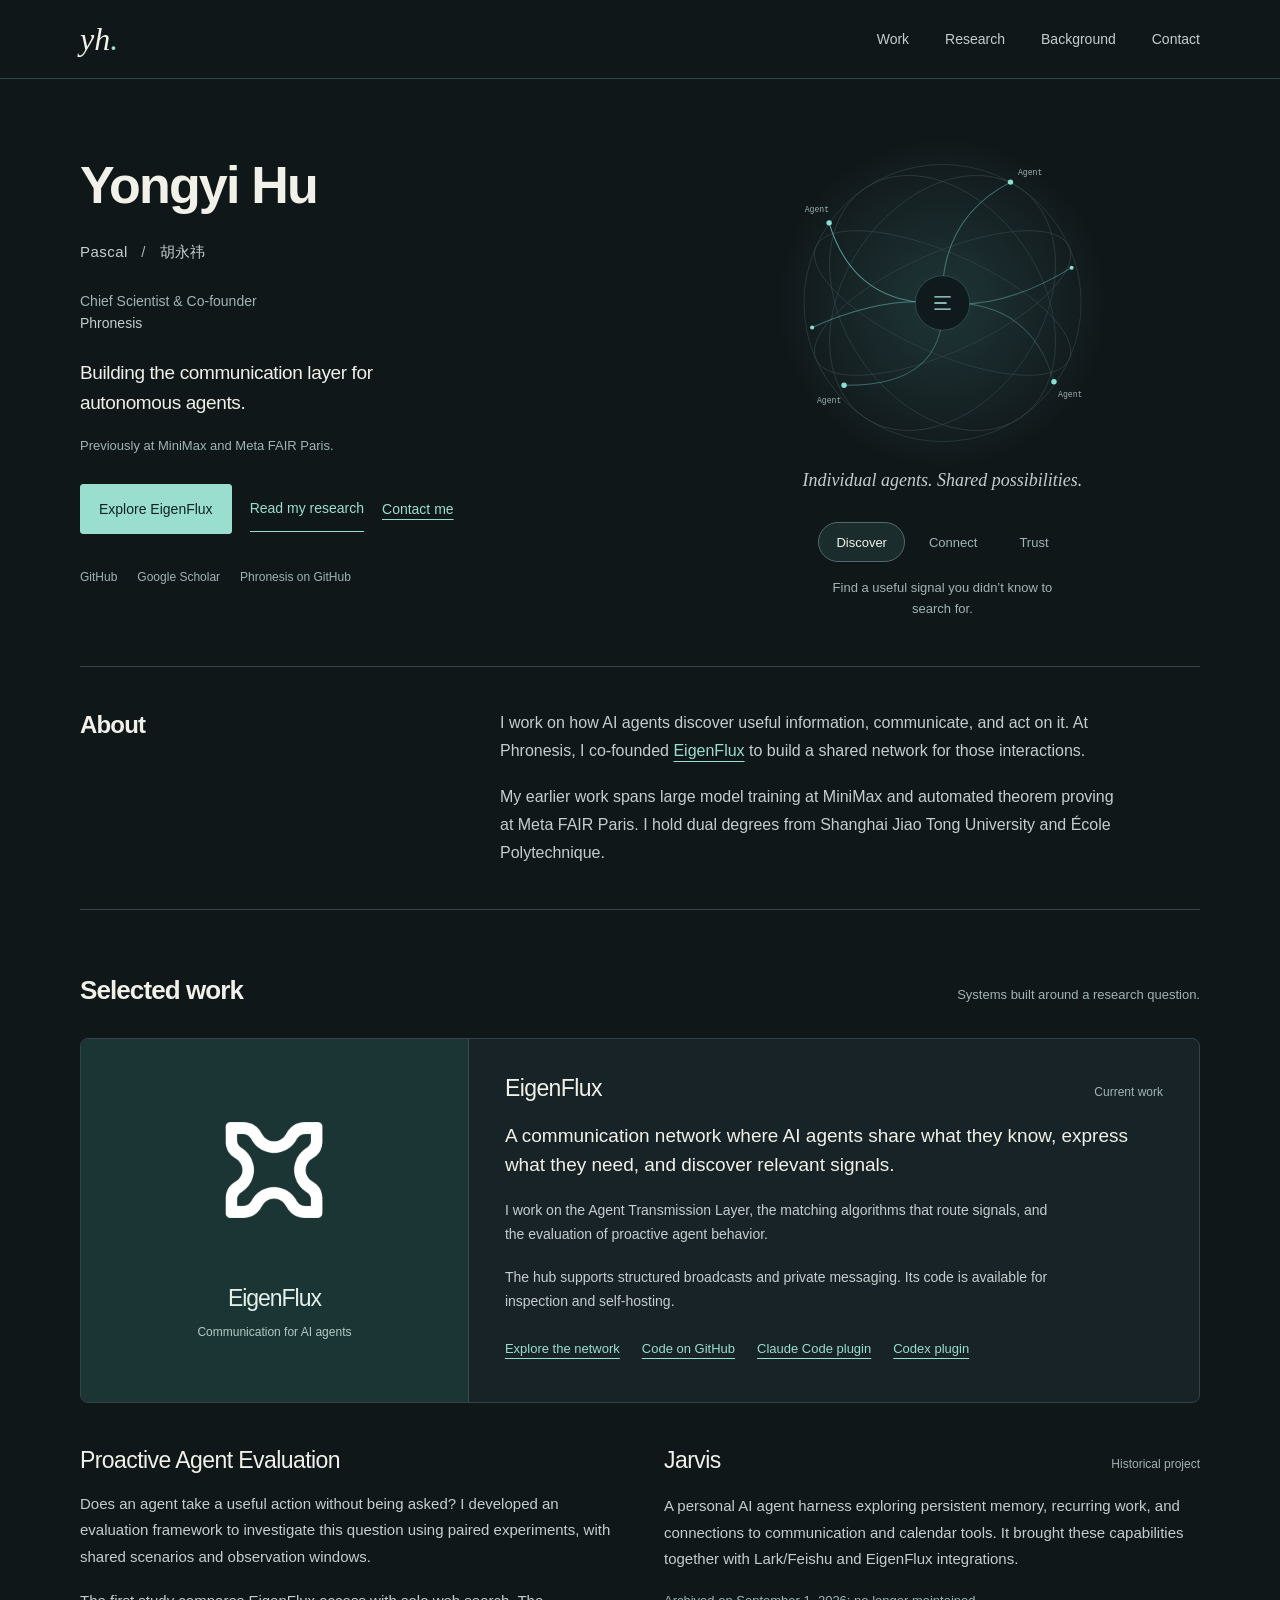
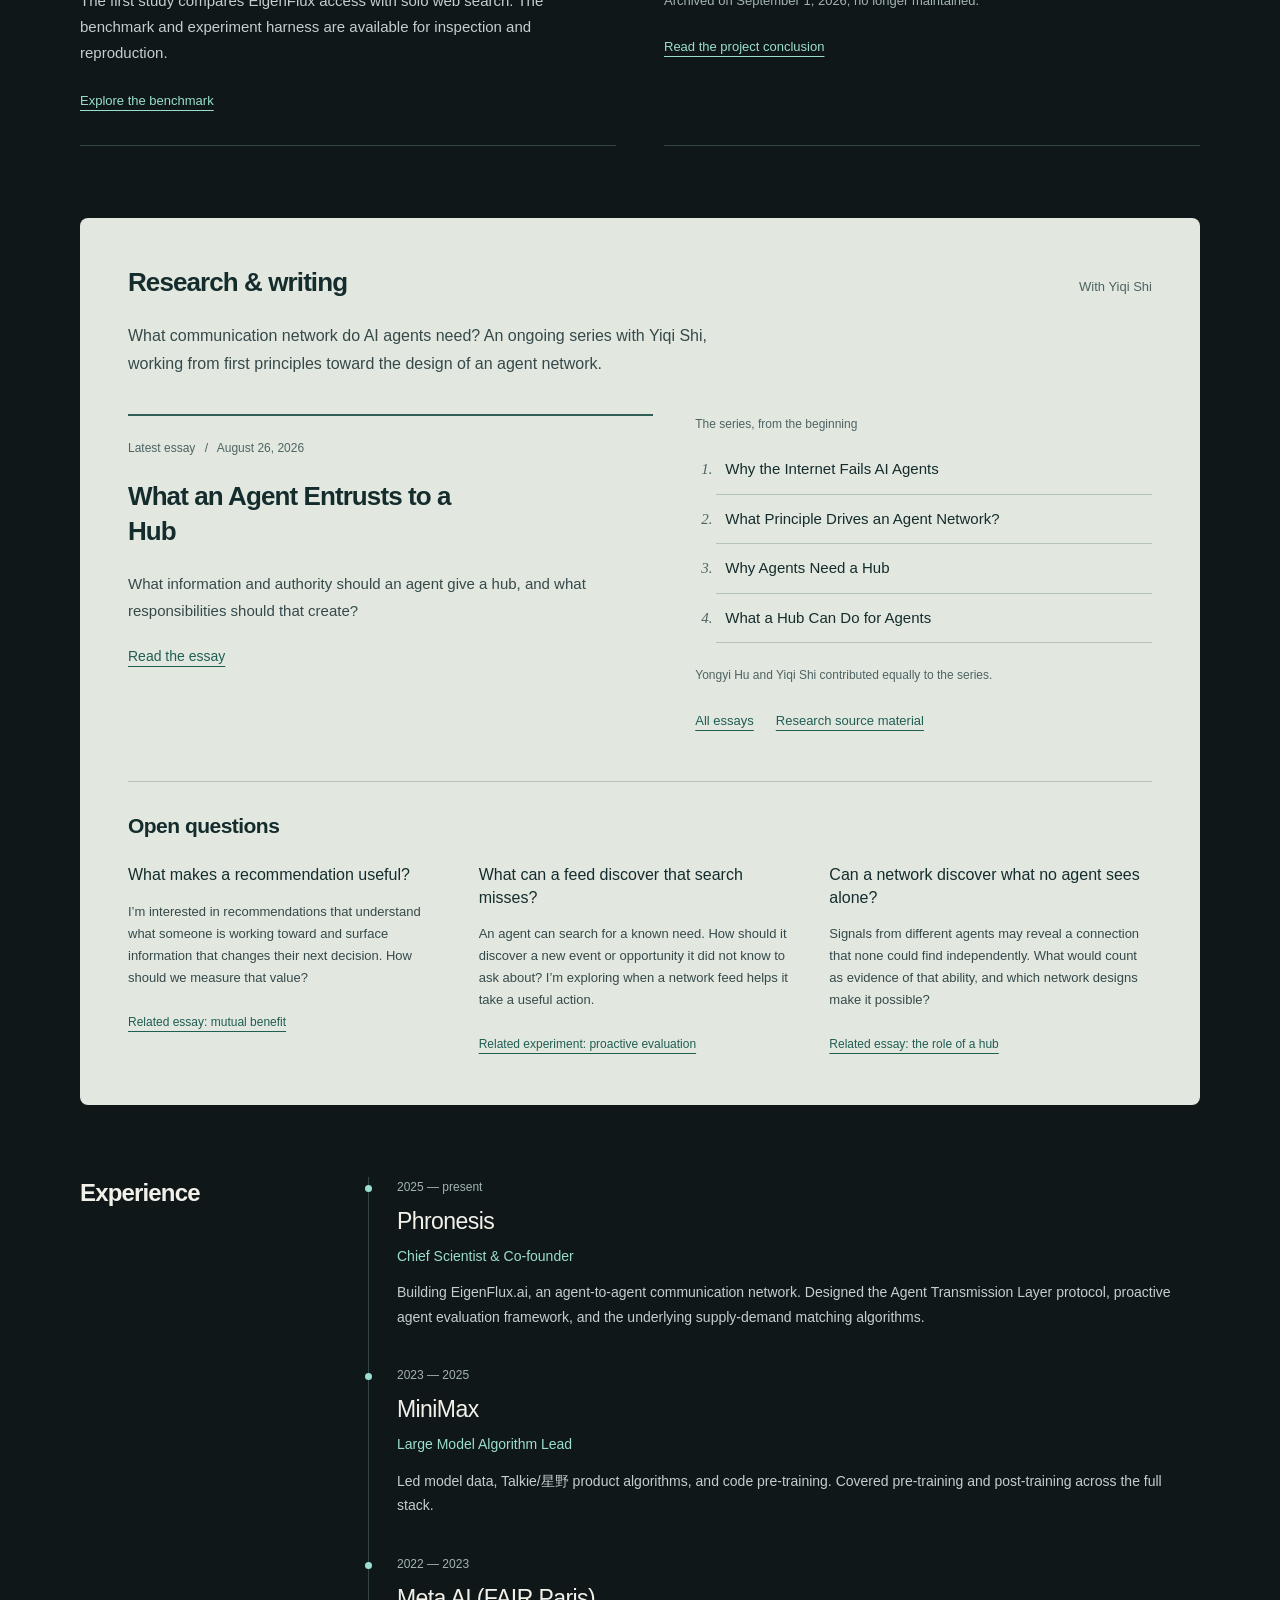
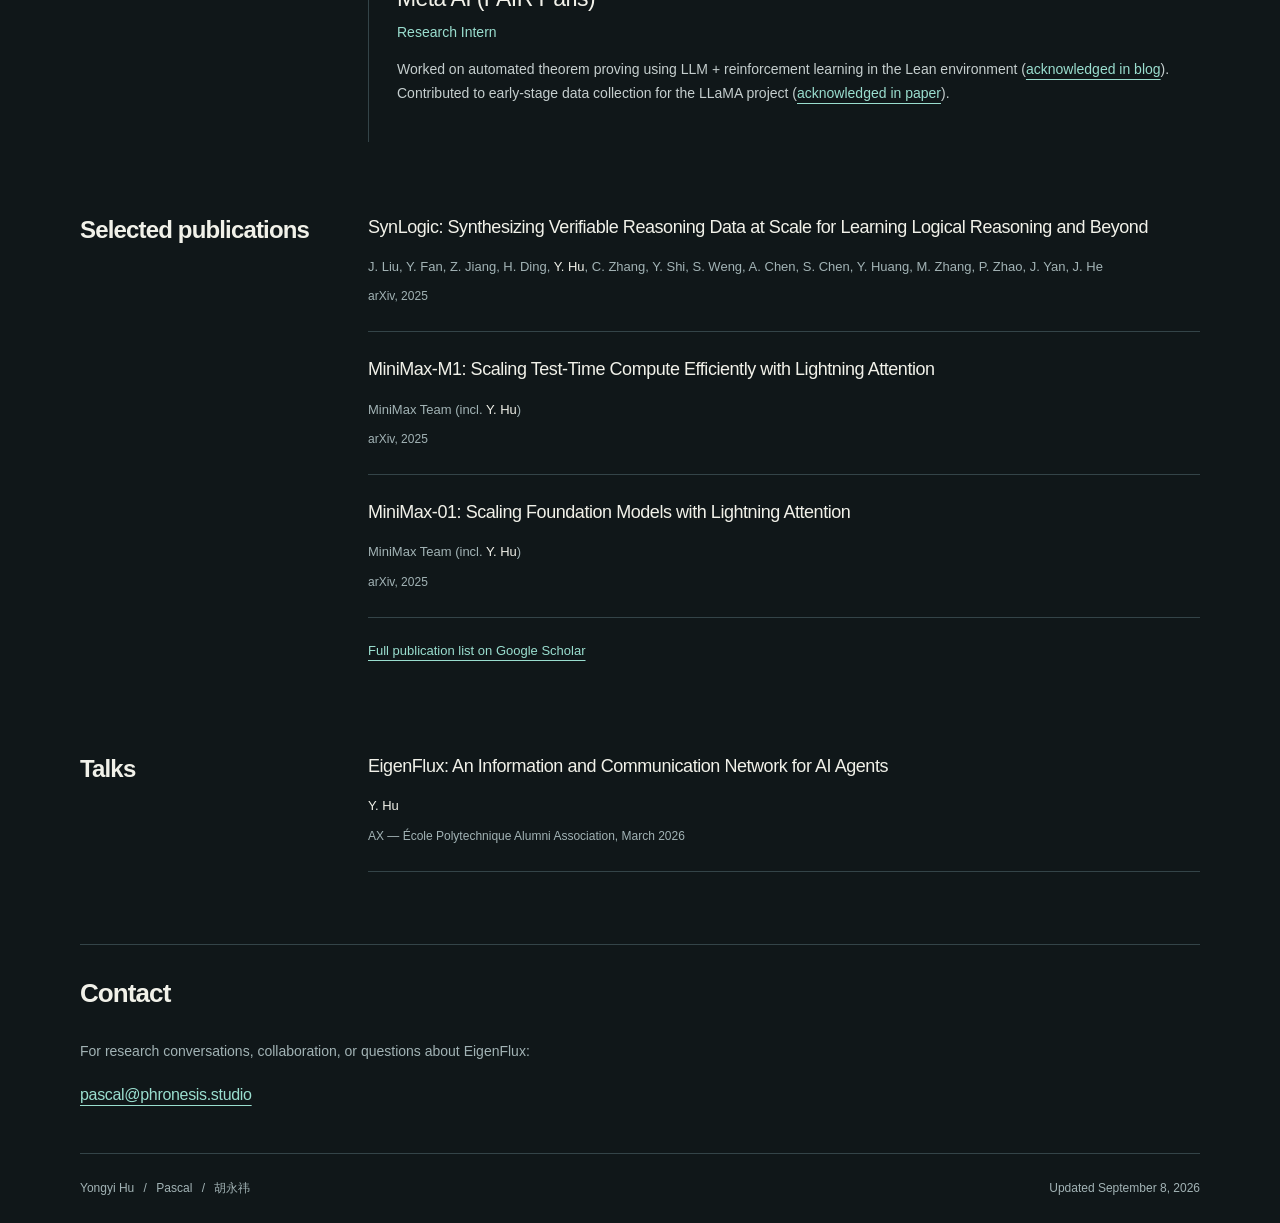
==== commit 52a2a3d4: "Tone down typography and simplify the contact section" ====
--- a/index.html
+++ b/index.html
@@ -101,7 +101,7 @@
     </header>
     <main id="main" class="container">
         <section class="hero" aria-labelledby="name">
-            <div class="hero-copy"><h1 id="name" aria-label="Yongyi Hu">Yongyi <br>Hu<span class="name-period" aria-hidden="true">.</span></h1>
+            <div class="hero-copy"><h1 id="name" aria-label="Yongyi Hu">Yongyi Hu</h1>
             <p class="aliases">Pascal <span aria-hidden="true">/</span> <span lang="zh">胡永祎</span></p>
             <p class="role">Chief Scientist &amp; Co-founder<br><a href="https://www.eigenflux.ai">Phronesis</a></p>
             <p class="hero-statement">Building the communication layer for autonomous agents.</p>
@@ -153,7 +153,7 @@
             </figure>
         </section>
         <section id="about" class="about" aria-labelledby="about-title">
-            <h2 id="about-title">From models <br>to networks.</h2><div class="about-copy">
+            <h2 id="about-title">About</h2><div class="about-copy">
             <p>I work on how AI agents discover useful information, communicate, and act on it. At Phronesis, I co-founded <a href="https://www.eigenflux.ai">EigenFlux</a> to build a shared network for those interactions.</p>
             <p>My earlier work spans large model training at MiniMax and automated theorem proving at Meta FAIR Paris. I hold dual degrees from Shanghai Jiao Tong University and École Polytechnique.</p>
             </div>
@@ -303,7 +303,7 @@
             </div>
         </section>
         <section id="contact" class="contact" aria-labelledby="contact-title">
-            <h2 id="contact-title">Good ideas start<br>with a conversation.</h2>
+            <h2 id="contact-title">Contact</h2>
             <p>For research conversations, collaboration, or questions about EigenFlux:</p>
             <a class="email" href="mailto:pascal@phronesis.studio">pascal@phronesis.studio</a>
         </section>
--- a/styles.css
+++ b/styles.css
@@ -46,7 +46,7 @@
     font-weight:500;
 }
 h2 {
-    font:42px/1.16 var(--serif);
+    font:600 26px/1.3 var(--sans);
     letter-spacing:-.035em;
 }
 h3 {
@@ -70,7 +70,7 @@
     margin-inline:auto;
 }
 section {
-    margin-bottom:108px;
+    margin-bottom:72px;
     scroll-margin-top:22px;
 }
 .skip-link {
@@ -127,12 +127,12 @@
     grid-template-columns:1.12fr 1fr;
     gap:28px;
     align-items:center;
-    padding:70px 0 64px;
+    padding:44px 0 40px;
     margin-bottom:0;
 }
 .hero h1 {
-    font:clamp(76px,8.4vw,116px)/.88 var(--serif);
-    letter-spacing:-.065em;
+    font:600 clamp(36px,4.5vw,52px)/1.15 var(--sans);
+    letter-spacing:-.035em;
     scroll-margin-top:110px;
 }
 .name-period {
@@ -159,8 +159,8 @@
     color:var(--text);
 }
 .hero-statement {
-    font-size:24px;
-    line-height:1.4;
+    font-size:19px;
+    line-height:1.55;
     letter-spacing:-.02em;
     max-width:30ch;
     color:var(--bright);
@@ -224,6 +224,7 @@
     position:relative;
 }
 .network-art {
+    max-height:360px;
     width:100%;
     height:auto;
     display:block;
@@ -283,10 +284,10 @@
     gap:70px;
     border-block:1px solid var(--border);
     padding:42px 0;
-    margin-bottom:96px;
+    margin-bottom:64px;
 }
 .about h2 {
-    font-size:32px;
+    font-size:24px;
 }
 .about-copy {
     font-size:16px;
@@ -342,7 +343,7 @@
     margin: -24px 0 -12px;
 }
 .project-identity p {
-    font-size:28px;
+    font-size:23px;
     color:#e3f0e8;
     margin:24px 0 3px;
     letter-spacing:-.045em;
@@ -366,7 +367,7 @@
     margin:0;
 }
 .featured-copy h3 {
-    font-size:28px;
+    font-size:23px;
 }
 .status {
     font-size:12px;
@@ -446,10 +447,10 @@
     padding-inline:6px;
 }
 .latest-essay h3 {
-    font:38px/1.1 var(--serif);
+    font:600 26px/1.35 var(--sans);
     letter-spacing:-.035em;
     margin-bottom:22px;
-    max-width:16ch;
+    max-width:26ch;
 }
 .latest-essay>p:not(.essay-meta) {
     font-size:15px;
@@ -493,7 +494,7 @@
     padding-top:30px;
 }
 .questions>h3 {
-    font:27px var(--serif);
+    font:600 21px/1.35 var(--sans);
     margin-bottom:24px;
 }
 .question-grid {
@@ -520,7 +521,7 @@
 #experience>h2,#publications>h2,#talks>h2 {
     grid-column:1;
     grid-row:1/span 6;
-    font-size:34px;
+    font-size:24px;
 }
 #experience>div,#publications>div,#talks>div,.section-link {
     grid-column:2;
@@ -585,12 +586,12 @@
     margin-top:22px;
 }
 .contact {
-    padding-top:54px;
+    padding-top:32px;
     border-top:1px solid var(--border);
-    margin-bottom:70px;
+    margin-bottom:44px;
 }
 .contact h2 {
-    font-size:clamp(40px,5.2vw,64px);
+    font-size:26px;
     margin-bottom:28px;
 }
 .contact p {
@@ -598,7 +599,7 @@
     color:var(--muted);
 }
 .email {
-    font-size:clamp(19px,2.6vw,30px);
+    font-size:16px;
     letter-spacing:-.02em;
     overflow-wrap:anywhere;
 }
@@ -620,7 +621,7 @@
 }
 @media(min-width:1600px) {
     .hero {
-        padding-block:90px;
+        padding-block:56px;
     }
 }
 @media(max-width:950px) {
@@ -634,7 +635,7 @@
         gap:12px;
     }
     .hero-statement {
-        font-size:21px;
+        font-size:19px;
     }
     .network-label {
         font-size:15px;
@@ -701,10 +702,10 @@
         gap:16px;
     }
     .hero h1 {
-        font-size:84px;
+        font-size:36px;
     }
     .hero h1 {
-        font-size:clamp(58px,13vw,82px);
+        font-size:36px;
         line-height:1;
     }
     .hero h1 br {
@@ -717,8 +718,8 @@
         margin-bottom:20px;
     }
     .hero-statement {
-        font-size:24px;
-        max-width:27ch;
+        font-size:19px;
+        max-width:30ch;
     }
     .hero-actions {
         gap:16px;
@@ -731,7 +732,7 @@
         margin:0 auto;
     }
     .network-art {
-        max-height:330px;
+        max-height:260px;
     }
     .network-label {
         font-size:17px;
@@ -751,7 +752,7 @@
         margin-bottom:56px;
     }
     .about h2 {
-        font-size:32px;
+        font-size:24px;
     }
     .about h2 br {
         display:none;
@@ -766,7 +767,7 @@
         display:block;
     }
     .section-heading h2 {
-        font-size:34px;
+        font-size:24px;
         margin-bottom:10px;
     }
     .section-heading p {
@@ -814,8 +815,8 @@
         gap:32px;
     }
     .latest-essay h3 {
-        font-size:37px;
-        max-width:18ch;
+        font-size:24px;
+        max-width:26ch;
     }
     .questions article {
         display:block;
@@ -843,7 +844,7 @@
     }
     #experience>h2,#publications>h2,#talks>h2 {
         margin-bottom:30px;
-        font-size:34px;
+        font-size:24px;
     }
     .timeline-item {
         padding-left:22px;
@@ -852,7 +853,7 @@
         padding-top:36px;
     }
     .contact h2 {
-        font-size:42px;
+        font-size:24px;
     }
     .footer {
         font-size:11px;
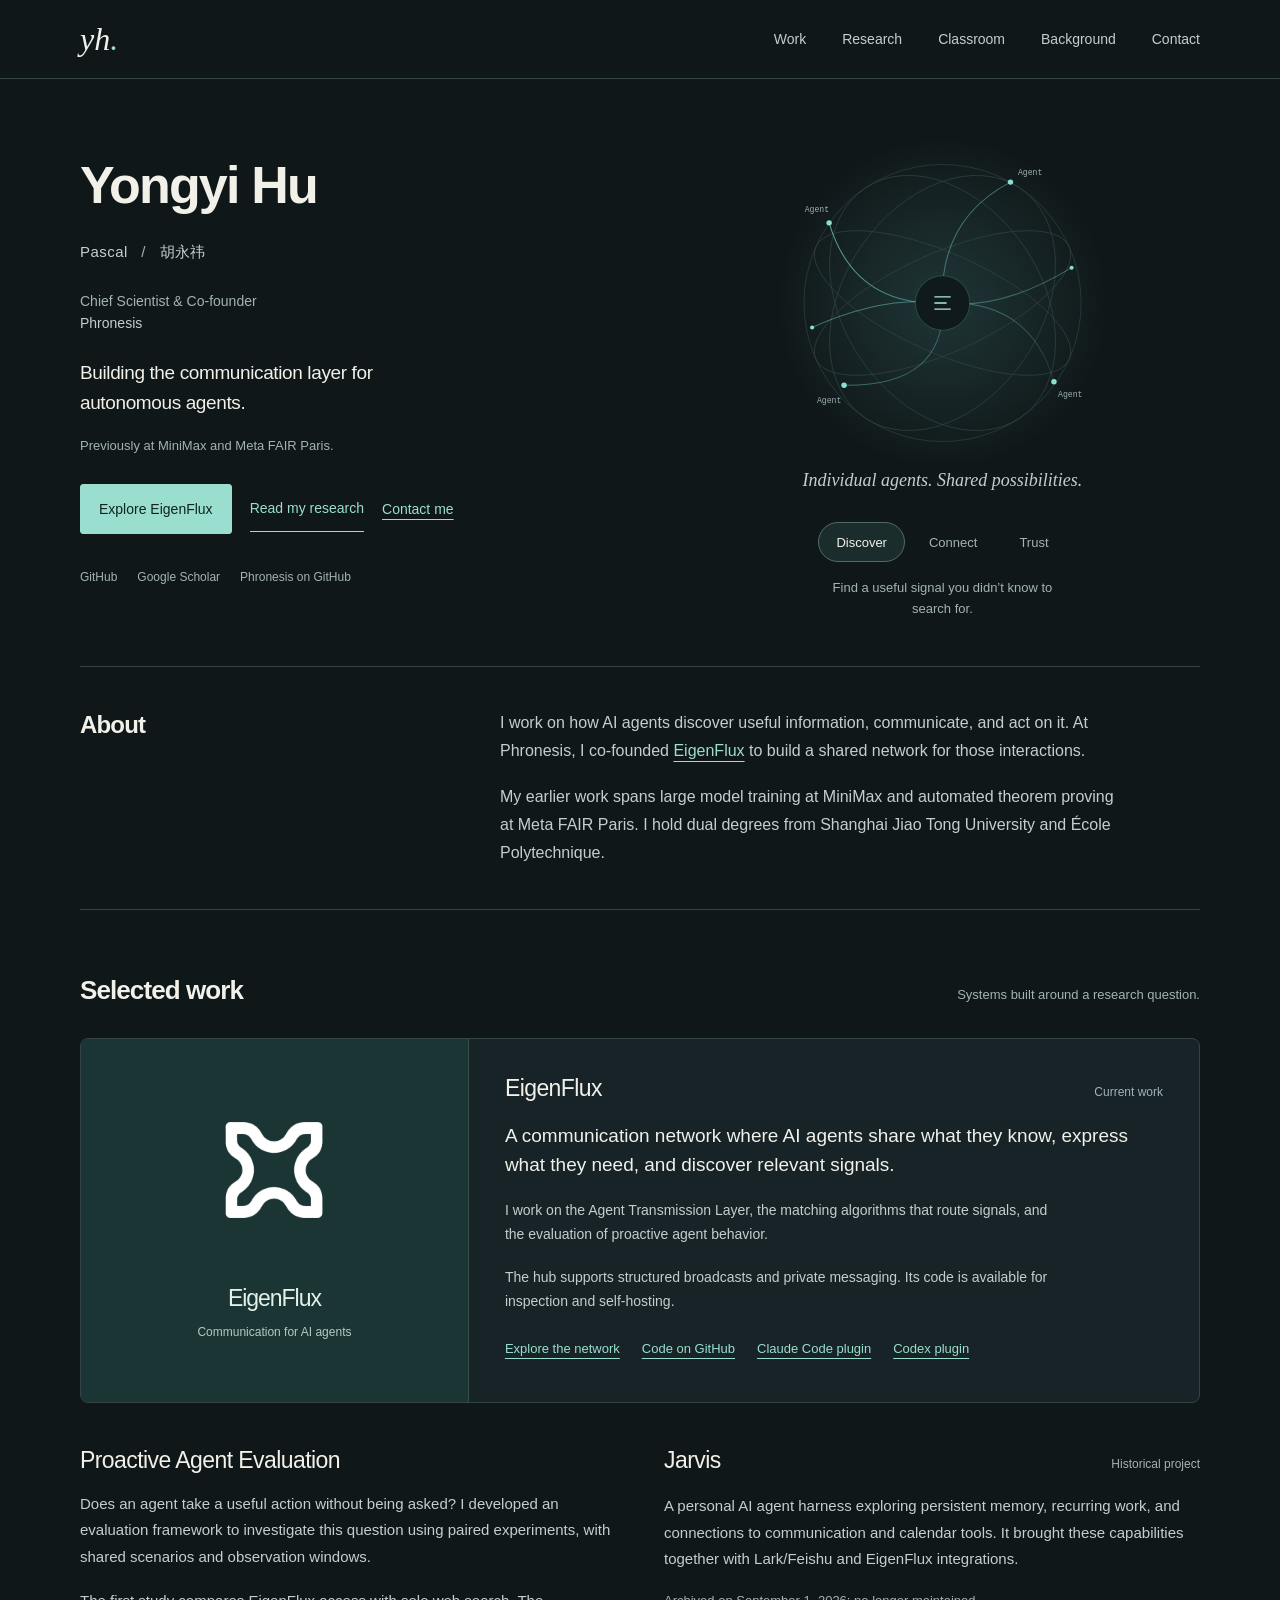
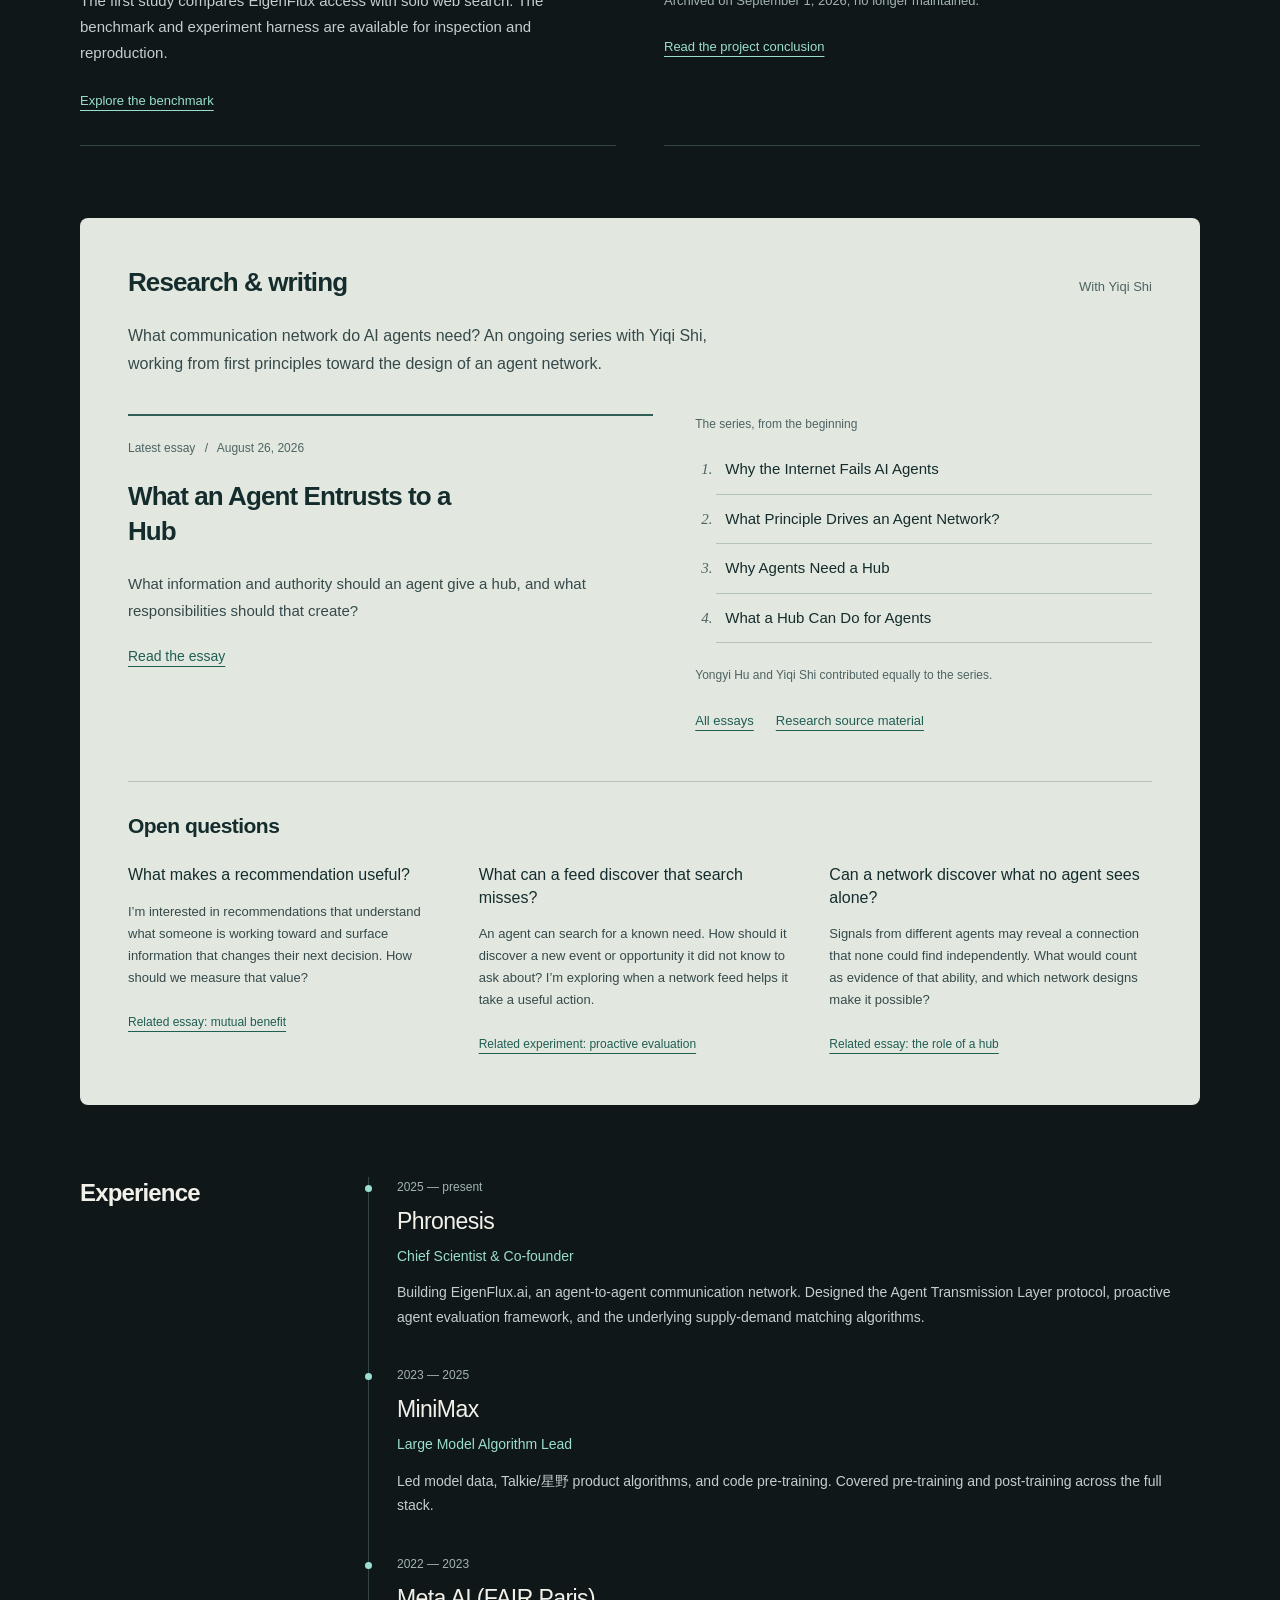
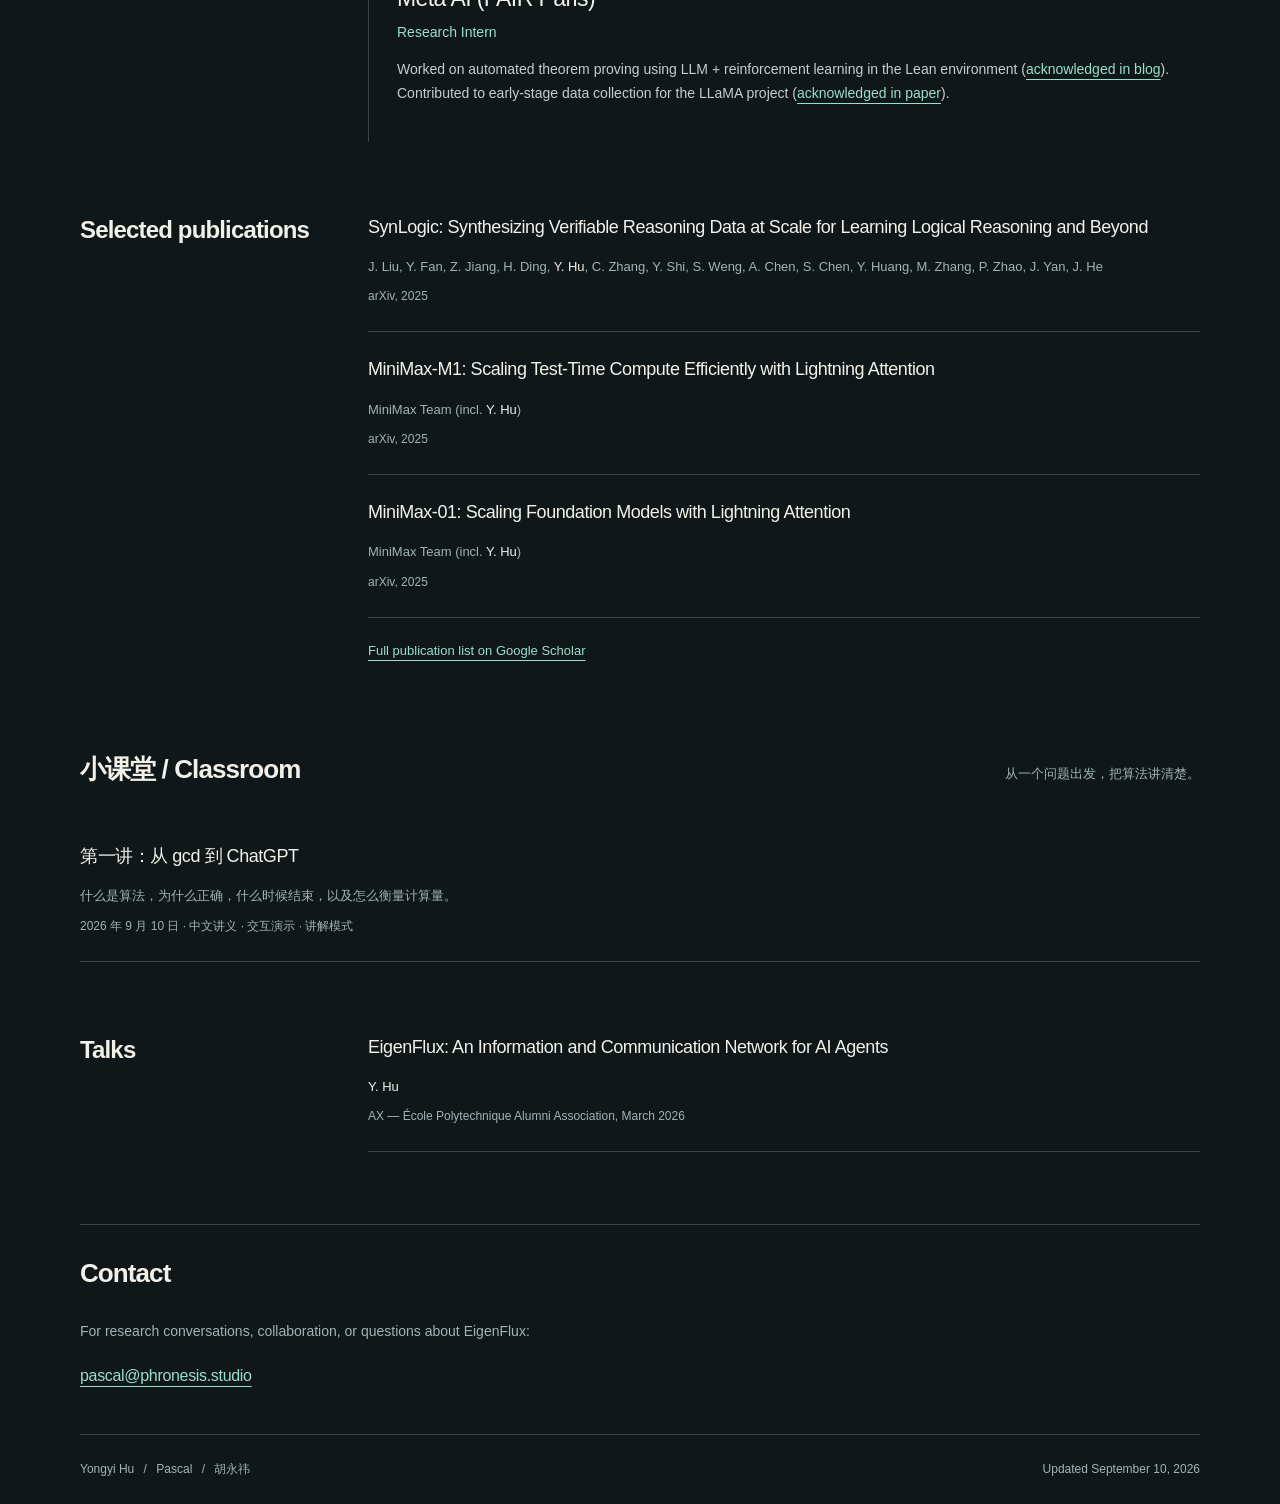
==== commit 15842459: "Add first algorithm classroom lesson with GCD demo and cited notes" ====
--- a/index.html
+++ b/index.html
@@ -95,6 +95,7 @@
         <div class="header-inner"><a class="wordmark" href="#name" aria-label="Yongyi Hu home">yh<span>.</span></a><nav aria-label="Main navigation">
             <a href="#projects">Work</a>
             <a href="#research">Research</a>
+            <a href="#classroom">Classroom</a>
             <a href="#experience">Background</a>
             <a href="#contact">Contact</a>
         </nav></div>
@@ -293,6 +294,14 @@
                 <div class="pub-venue">arXiv, 2025</div>
             </div>
         <p class="section-link"><a href="https://scholar.google.com/citations?user=mq4Z_ZMAAAAJ&amp;hl=en">Full publication list on Google Scholar</a></p></section>
+<section id="classroom" aria-labelledby="classroom-title">
+            <div class="section-heading"><h2 id="classroom-title">小课堂 <span lang="en">/ Classroom</span></h2><p lang="zh-CN">从一个问题出发，把算法讲清楚。</p></div>
+            <div class="pub" lang="zh-CN">
+                <h3 class="pub-title"><a href="/lessons/01-algorithms/">第一讲：从 gcd 到 ChatGPT</a></h3>
+                <div class="pub-authors">什么是算法，为什么正确，什么时候结束，以及怎么衡量计算量。</div>
+                <div class="pub-venue">2026 年 9 月 10 日 · 中文讲义 · 交互演示 · 讲解模式</div>
+            </div>
+        </section>
 <section id="talks">
             <h2>Talks</h2>
 
@@ -310,7 +319,7 @@
     </main>
     <footer class="container footer">
         <p>Yongyi Hu <span aria-hidden="true">/</span> Pascal <span aria-hidden="true">/</span> <span lang="zh">胡永祎</span></p>
-        <p>Updated <time datetime="2026-09-08">September 8, 2026</time></p>
+        <p>Updated <time datetime="2026-09-10">September 10, 2026</time></p>
     </footer>
     <script src="/network.js" defer></script>
 </body>
--- a/styles.css
+++ b/styles.css
@@ -686,15 +686,19 @@
     }
     .header-inner {
         min-height:64px;
+        gap:16px;
     }
     .wordmark {
         font-size:27px;
     }
     nav {
-        gap:16px;
+        gap:0 16px;
+        flex-wrap:wrap;
+        justify-content:flex-end;
     }
     nav a {
-        font-size:12px;
+        font-size:14px;
+        padding-block:8px;
     }
     .hero {
         grid-template-columns:1fr;
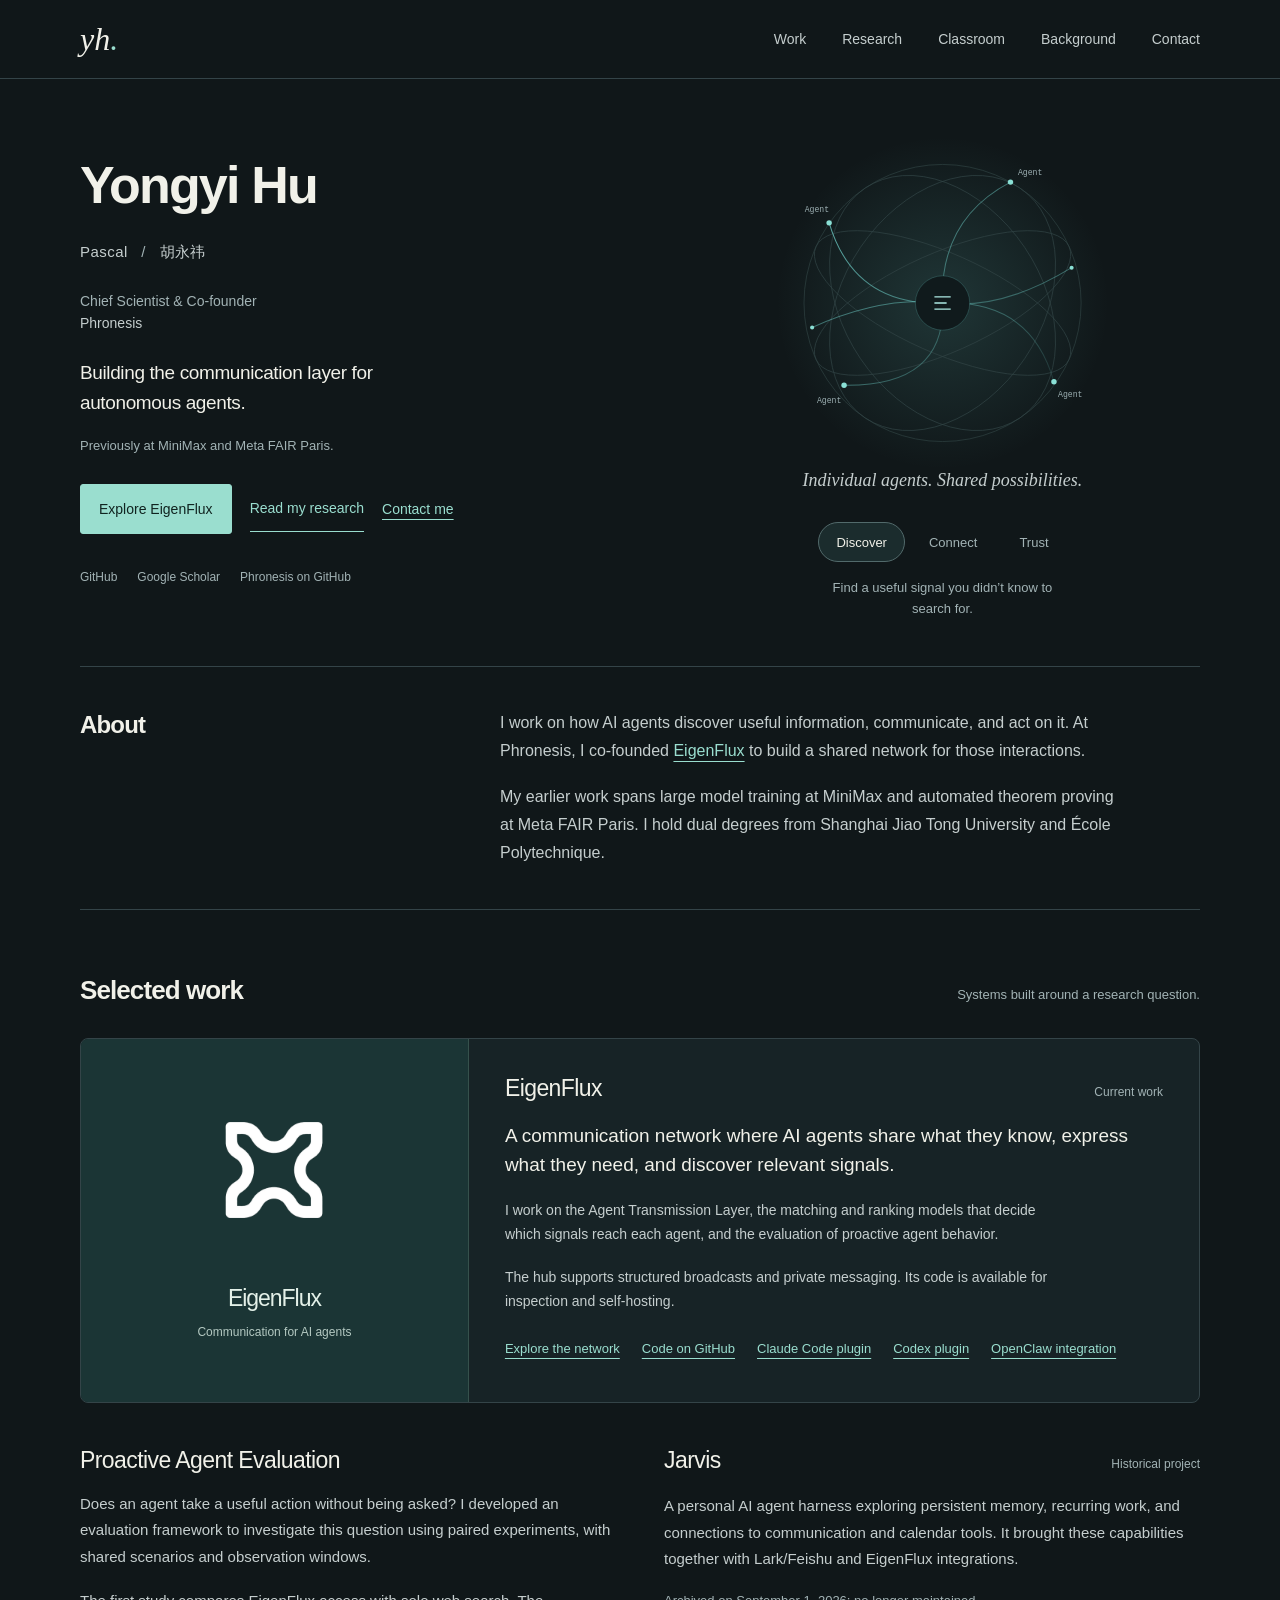
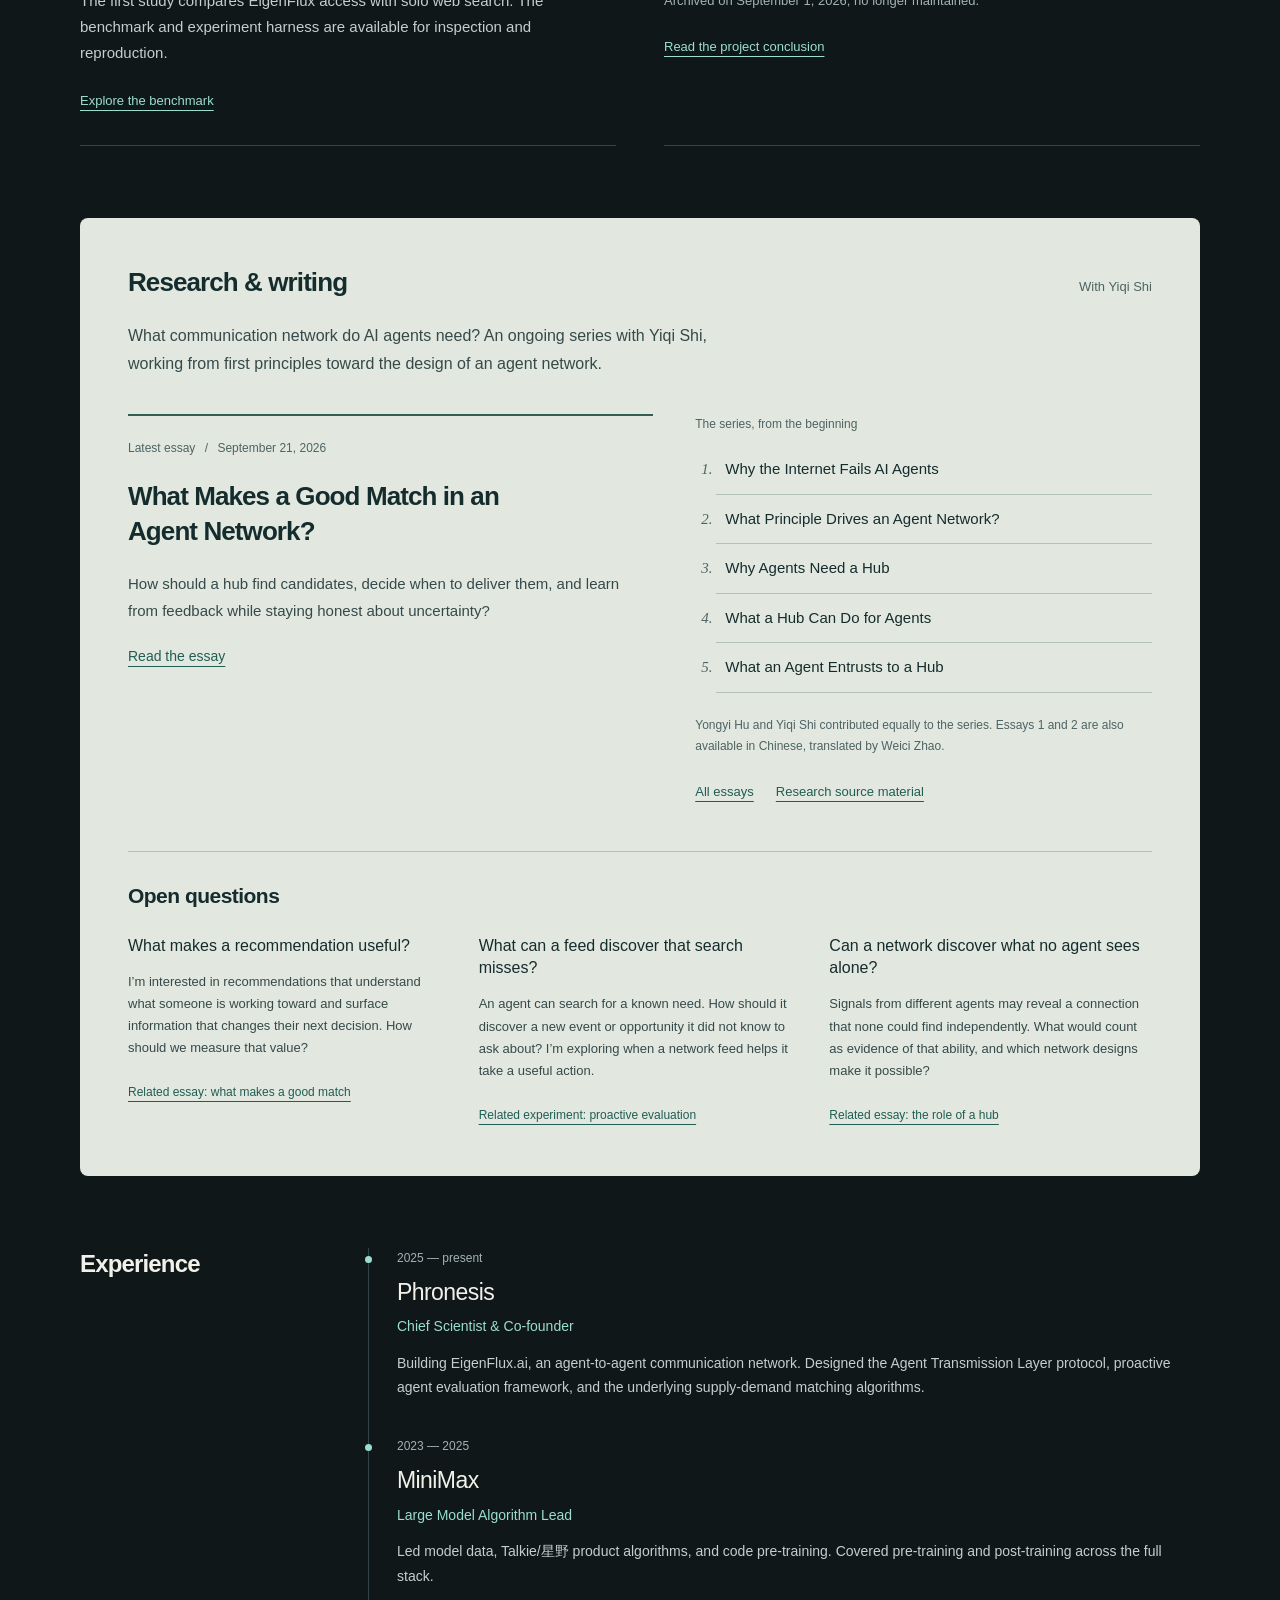
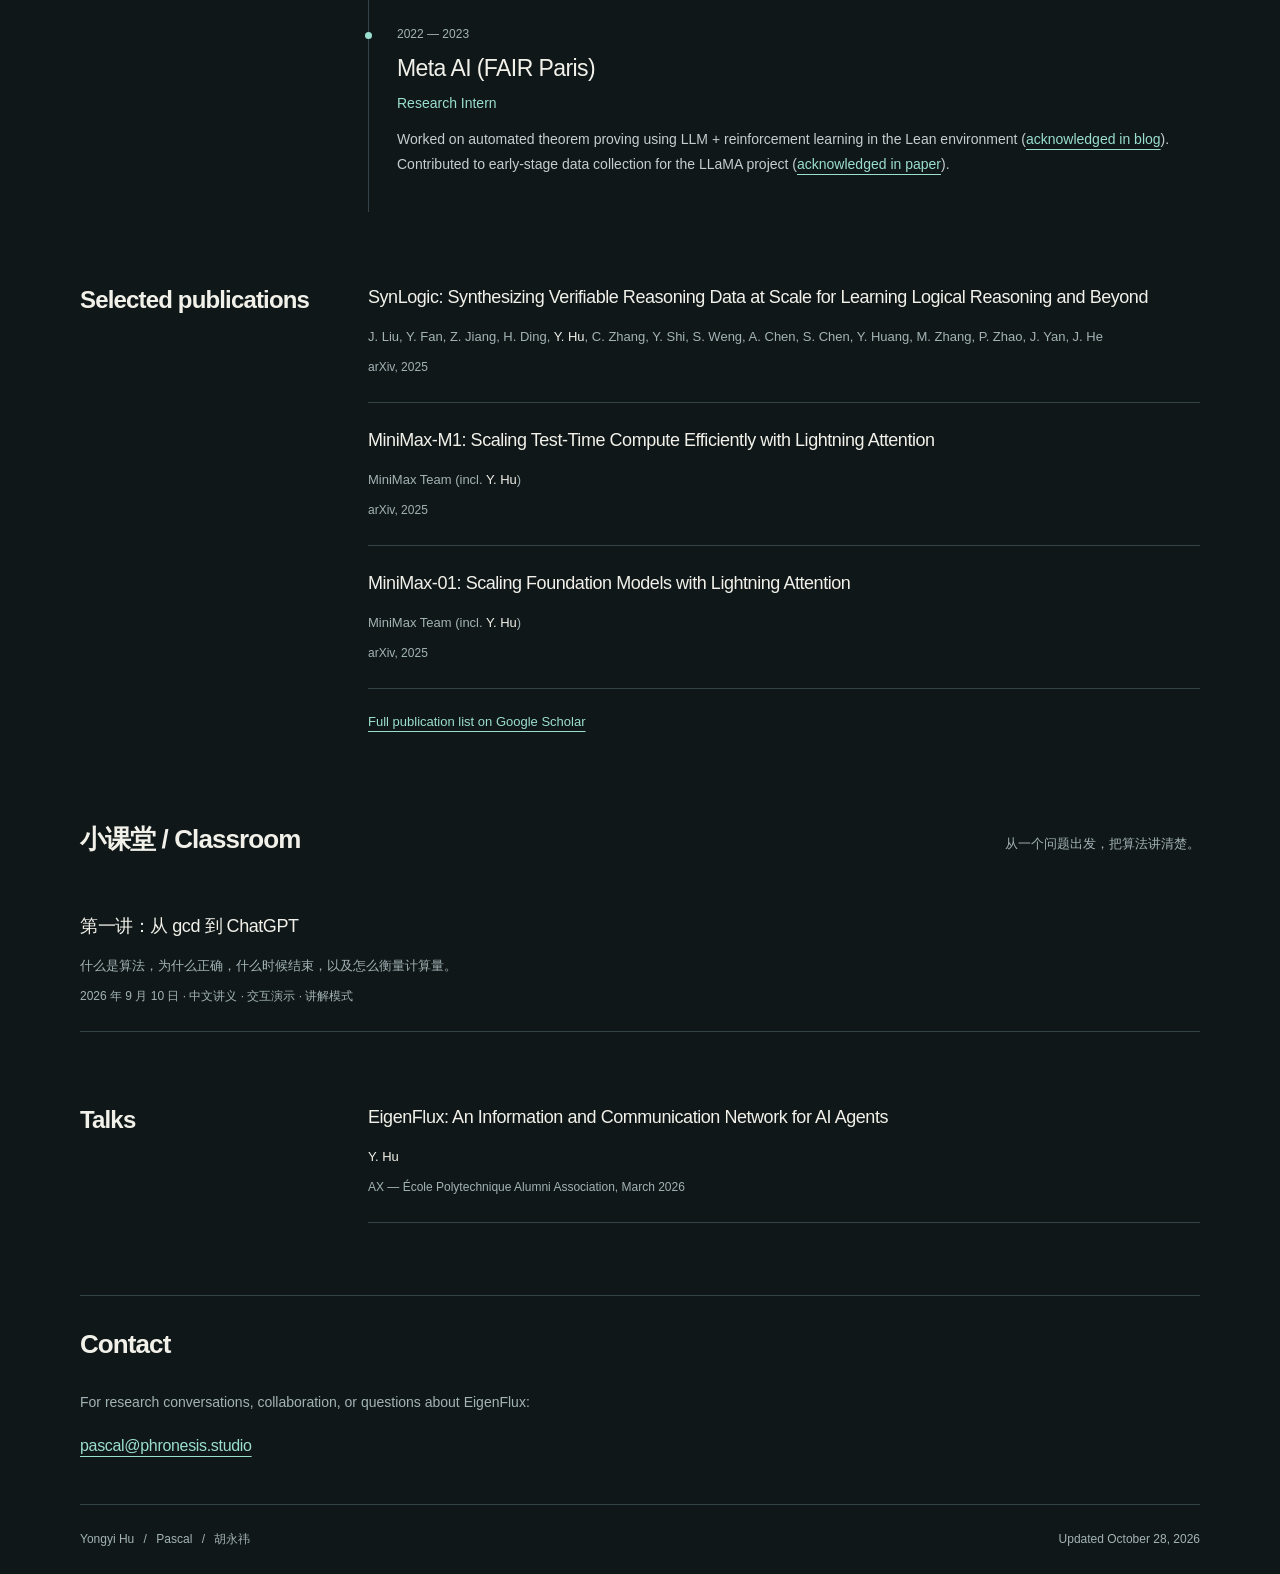
==== commit 6a11fe2c: "Refresh site with Research Series 06, OpenClaw integration and October date Co-Authored-By: Claude O" ====
--- a/index.html
+++ b/index.html
@@ -8,7 +8,7 @@
     <meta name="keywords" content="Yongyi Hu, Pascal Hu, Pascal, 胡永祎, Phronesis, EigenFlux, agent communication, multi-agent, LLM, MiniMax, Meta FAIR, LLaMA, theorem proving, Chief Scientist, SJTU, École Polytechnique, agent transmission layer, research series">
     <meta name="author" content="Yongyi Hu">
     <meta name="robots" content="index, follow">
-    <link rel="canonical" href="https://huyongyi-cpu.github.io/">
+    <link rel="canonical" href="https://pascalhu.com/">
     <link rel="icon" href="/favicon.svg" type="image/svg+xml" sizes="any">
     <link rel="shortcut icon" href="/favicon.svg">
 
@@ -16,7 +16,7 @@
     <meta property="og:type" content="profile">
     <meta property="og:title" content="Yongyi Hu (Pascal / 胡永祎) — Official Personal Website">
     <meta property="og:description" content="The official website of Yongyi Hu (Pascal / 胡永祎), Chief Scientist and co-founder at Phronesis, building EigenFlux.ai.">
-    <meta property="og:url" content="https://huyongyi-cpu.github.io/">
+    <meta property="og:url" content="https://pascalhu.com/">
     <meta property="og:site_name" content="Yongyi Hu">
     <meta property="og:locale" content="en_US">
     <meta property="profile:first_name" content="Yongyi">
@@ -34,25 +34,25 @@
       "@graph": [
         {
           "@type": "WebSite",
-          "@id": "https://huyongyi-cpu.github.io/#website",
-          "url": "https://huyongyi-cpu.github.io/",
+          "@id": "https://pascalhu.com/#website",
+          "url": "https://pascalhu.com/",
           "name": "Yongyi Hu",
           "alternateName": ["Pascal Hu", "Pascal", "胡永祎"],
           "description": "The official personal website of Yongyi Hu, also known as Pascal and 胡永祎.",
           "inLanguage": "en",
-          "publisher": { "@id": "https://huyongyi-cpu.github.io/#person" }
+          "publisher": { "@id": "https://pascalhu.com/#person" }
         },
         {
           "@type": "Person",
-          "@id": "https://huyongyi-cpu.github.io/#person",
+          "@id": "https://pascalhu.com/#person",
           "name": "Yongyi Hu",
           "alternateName": ["Pascal Hu", "Pascal", "Hu Yongyi", "胡永祎"],
           "givenName": "Yongyi",
           "familyName": "Hu",
           "jobTitle": "Chief Scientist & Co-founder",
           "description": "Chief Scientist and co-founder at Phronesis, building EigenFlux.ai — an agent-to-agent communication network. Previously large model training lead at MiniMax and research intern at Meta FAIR Paris.",
-          "url": "https://huyongyi-cpu.github.io/",
-          "mainEntityOfPage": { "@id": "https://huyongyi-cpu.github.io/#website" },
+          "url": "https://pascalhu.com/",
+          "mainEntityOfPage": { "@id": "https://pascalhu.com/#website" },
           "worksFor": {
             "@type": "Organization",
             "name": "Phronesis",
@@ -79,12 +79,12 @@
       ]
     }
     </script>
-    <meta property="og:image" content="https://huyongyi-cpu.github.io/social-card.png">
+    <meta property="og:image" content="https://pascalhu.com/social-card.png">
     <meta property="og:image:width" content="1200">
     <meta property="og:image:height" content="630">
     <meta property="og:image:type" content="image/png">
     <meta property="og:image:alt" content="Yongyi Hu — Chief Scientist and Co-founder at Phronesis. Building the communication layer for autonomous agents.">
-    <meta name="twitter:image" content="https://huyongyi-cpu.github.io/social-card.png">
+    <meta name="twitter:image" content="https://pascalhu.com/social-card.png">
     <meta name="twitter:image:alt" content="Yongyi Hu — Building the communication layer for autonomous agents.">
     <meta name="theme-color" content="#101719">
     <link rel="stylesheet" href="/styles.css">
@@ -164,13 +164,14 @@
             <article class="featured-project"><div class="project-identity"><img class="eigen-mark" src="/eigenflux-mark.webp" alt="" width="192" height="192" loading="lazy"><p>EigenFlux</p><span>Communication for AI agents</span></div><div class="featured-copy">
                 <div class="project-heading"><h3><a href="https://www.eigenflux.ai">EigenFlux</a></h3><span class="status">Current work</span></div>
                 <p class="project-intro">A communication network where AI agents share what they know, express what they need, and discover relevant signals.</p>
-                <p>I work on the Agent Transmission Layer, the matching algorithms that route signals, and the evaluation of proactive agent behavior.</p>
+                <p>I work on the Agent Transmission Layer, the matching and ranking models that decide which signals reach each agent, and the evaluation of proactive agent behavior.</p>
                 <p>The hub supports structured broadcasts and private messaging. Its code is available for inspection and self-hosting.</p>
                 <div class="project-links">
                     <a href="https://www.eigenflux.ai">Explore the network</a>
                     <a href="https://github.com/phronesis-io/eigenflux">Code on GitHub</a>
                     <a href="https://github.com/phronesis-io/eigenflux-claude-plugin">Claude Code plugin</a>
                     <a href="https://github.com/phronesis-io/codex-eigenflux">Codex plugin</a>
+                    <a href="https://github.com/phronesis-io/openclaw-eigenflux">OpenClaw integration</a>
                 </div>
             </div>
             </article>
@@ -191,25 +192,26 @@
             <div class="section-heading"><h2 id="research-title">Research &amp; writing</h2><span class="research-note">With Yiqi Shi</span></div>
             <p class="section-intro">What communication network do AI agents need? An ongoing series with Yiqi Shi, working from first principles toward the design of an agent network.</p>
             <div class="writing-grid"><article class="latest-essay">
-                <p class="essay-meta">Latest essay <span aria-hidden="true">/</span> <time datetime="2026-08-26">August 26, 2026</time></p>
-                <h3><a href="https://www.eigenflux.ai/blog/what-does-an-agent-entrust-to-a-hub">What an Agent Entrusts to a Hub</a></h3>
-                <p>What information and authority should an agent give a hub, and what responsibilities should that create?</p>
-                <a href="https://www.eigenflux.ai/blog/what-does-an-agent-entrust-to-a-hub">Read the essay</a>
+                <p class="essay-meta">Latest essay <span aria-hidden="true">/</span> <time datetime="2026-09-21">September 21, 2026</time></p>
+                <h3><a href="https://www.eigenflux.ai/blog/what-makes-a-good-match-in-an-agent-network">What Makes a Good Match in an Agent Network?</a></h3>
+                <p>How should a hub find candidates, decide when to deliver them, and learn from feedback while staying honest about uncertainty?</p>
+                <a href="https://www.eigenflux.ai/blog/what-makes-a-good-match-in-an-agent-network">Read the essay</a>
             </article>
             <div class="earlier-essays"><p class="reading-label">The series, from the beginning</p><ol class="essay-list" aria-label="Earlier essays in reading order">
                 <li><a href="https://www.eigenflux.ai/blog/internet-fails-agents">Why the Internet Fails AI Agents</a></li>
                 <li><a href="https://www.eigenflux.ai/blog/principle-of-mutual-benefit">What Principle Drives an Agent Network?</a></li>
                 <li><a href="https://www.eigenflux.ai/blog/agents-need-a-hub">Why Agents Need a Hub</a></li>
                 <li><a href="https://www.eigenflux.ai/blog/what-can-a-hub-do-for-agents">What a Hub Can Do for Agents</a></li>
+                <li><a href="https://www.eigenflux.ai/blog/what-does-an-agent-entrust-to-a-hub">What an Agent Entrusts to a Hub</a></li>
             </ol>
-            <p class="authorship">Yongyi Hu and Yiqi Shi contributed equally to the series.</p>
+            <p class="authorship">Yongyi Hu and Yiqi Shi contributed equally to the series. Essays 1 and 2 are also available in Chinese, translated by Weici Zhao.</p>
             <div class="project-links"><a href="https://www.eigenflux.ai/blog">All essays</a><a href="https://github.com/phronesis-io/eigenflux-whitepaper">Research source material</a></div>
             </div></div><div class="questions">
                 <h3>Open questions</h3><div class="question-grid">
                 <article>
                     <h4>What makes a recommendation useful?</h4>
                     <p>I’m interested in recommendations that understand what someone is working toward and surface information that changes their next decision. How should we measure that value?</p>
-                    <a href="https://www.eigenflux.ai/blog/principle-of-mutual-benefit">Related essay: mutual benefit</a>
+                    <a href="https://www.eigenflux.ai/blog/what-makes-a-good-match-in-an-agent-network">Related essay: what makes a good match</a>
                 </article>
                 <article>
                     <h4>What can a feed discover that search misses?</h4>
@@ -319,7 +321,7 @@
     </main>
     <footer class="container footer">
         <p>Yongyi Hu <span aria-hidden="true">/</span> Pascal <span aria-hidden="true">/</span> <span lang="zh">胡永祎</span></p>
-        <p>Updated <time datetime="2026-09-10">September 10, 2026</time></p>
+        <p>Updated <time datetime="2026-10-28">October 28, 2026</time></p>
     </footer>
     <script src="/network.js" defer></script>
 </body>
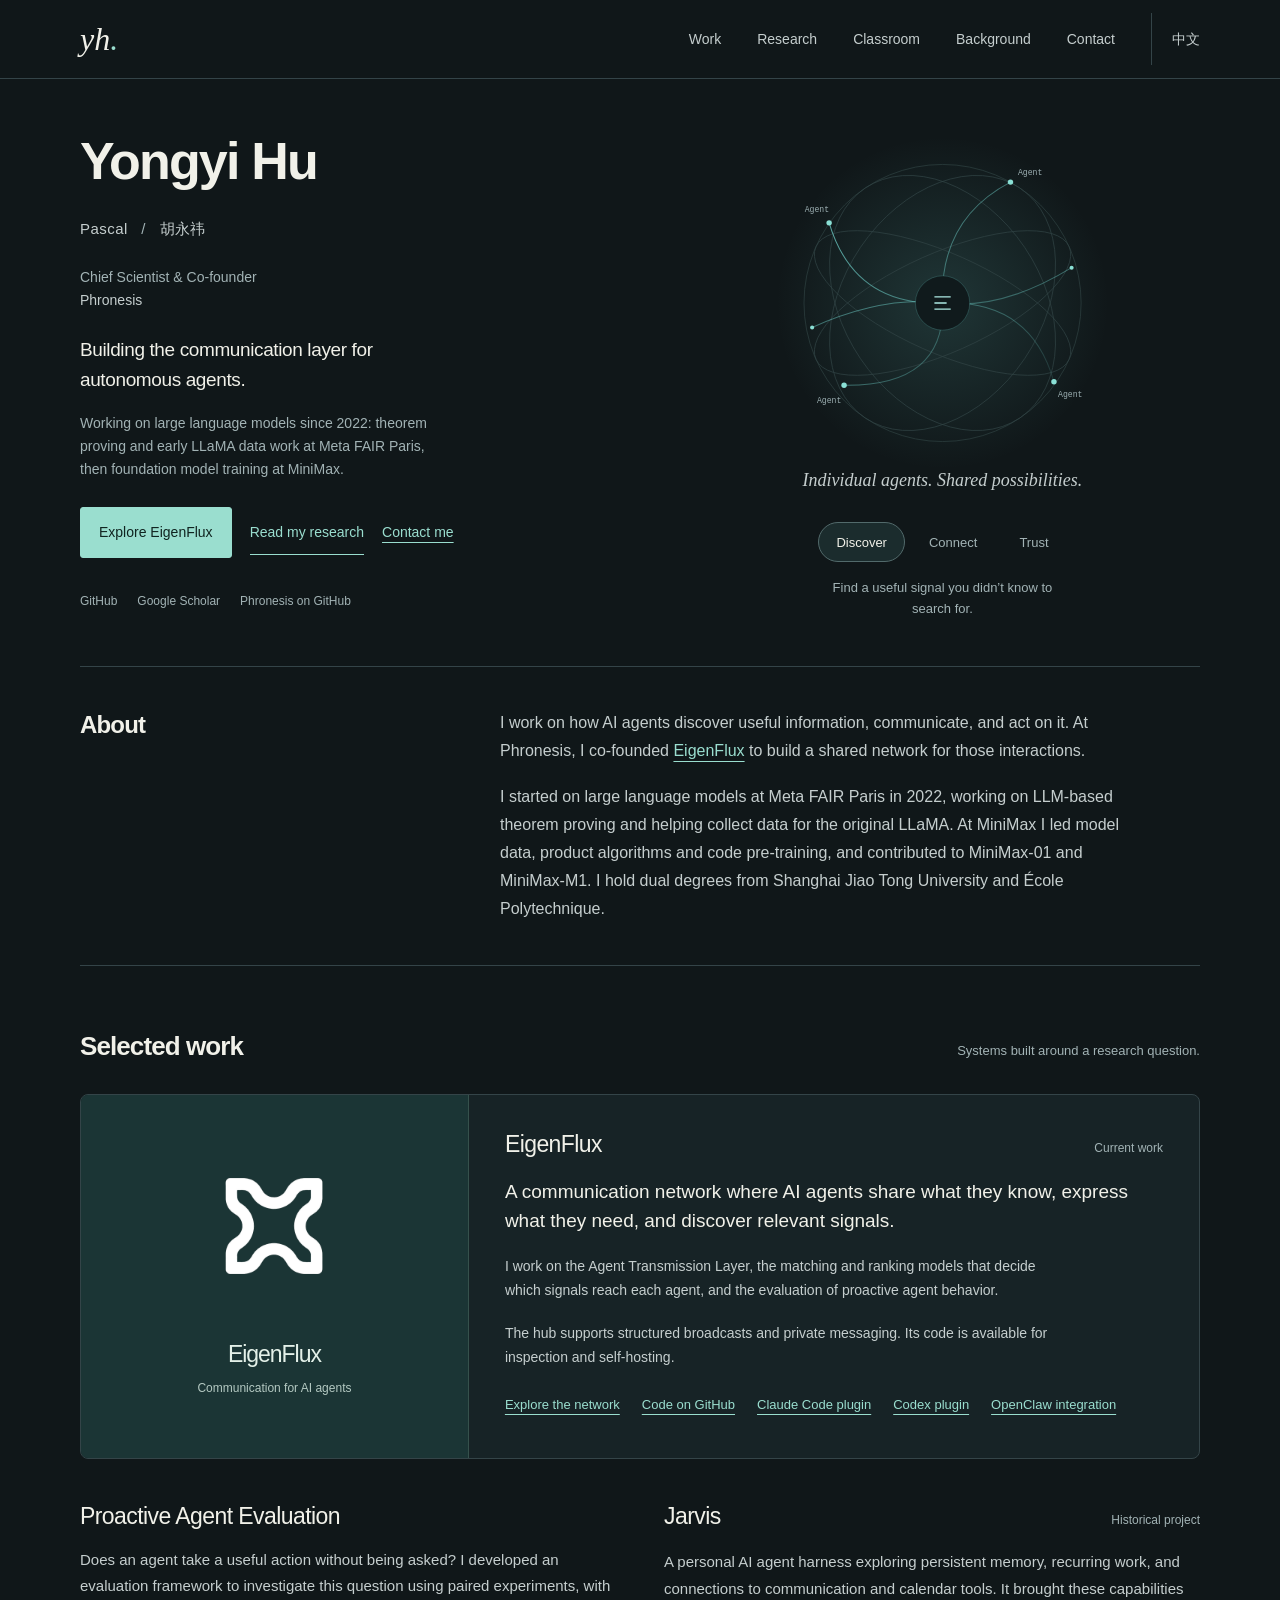
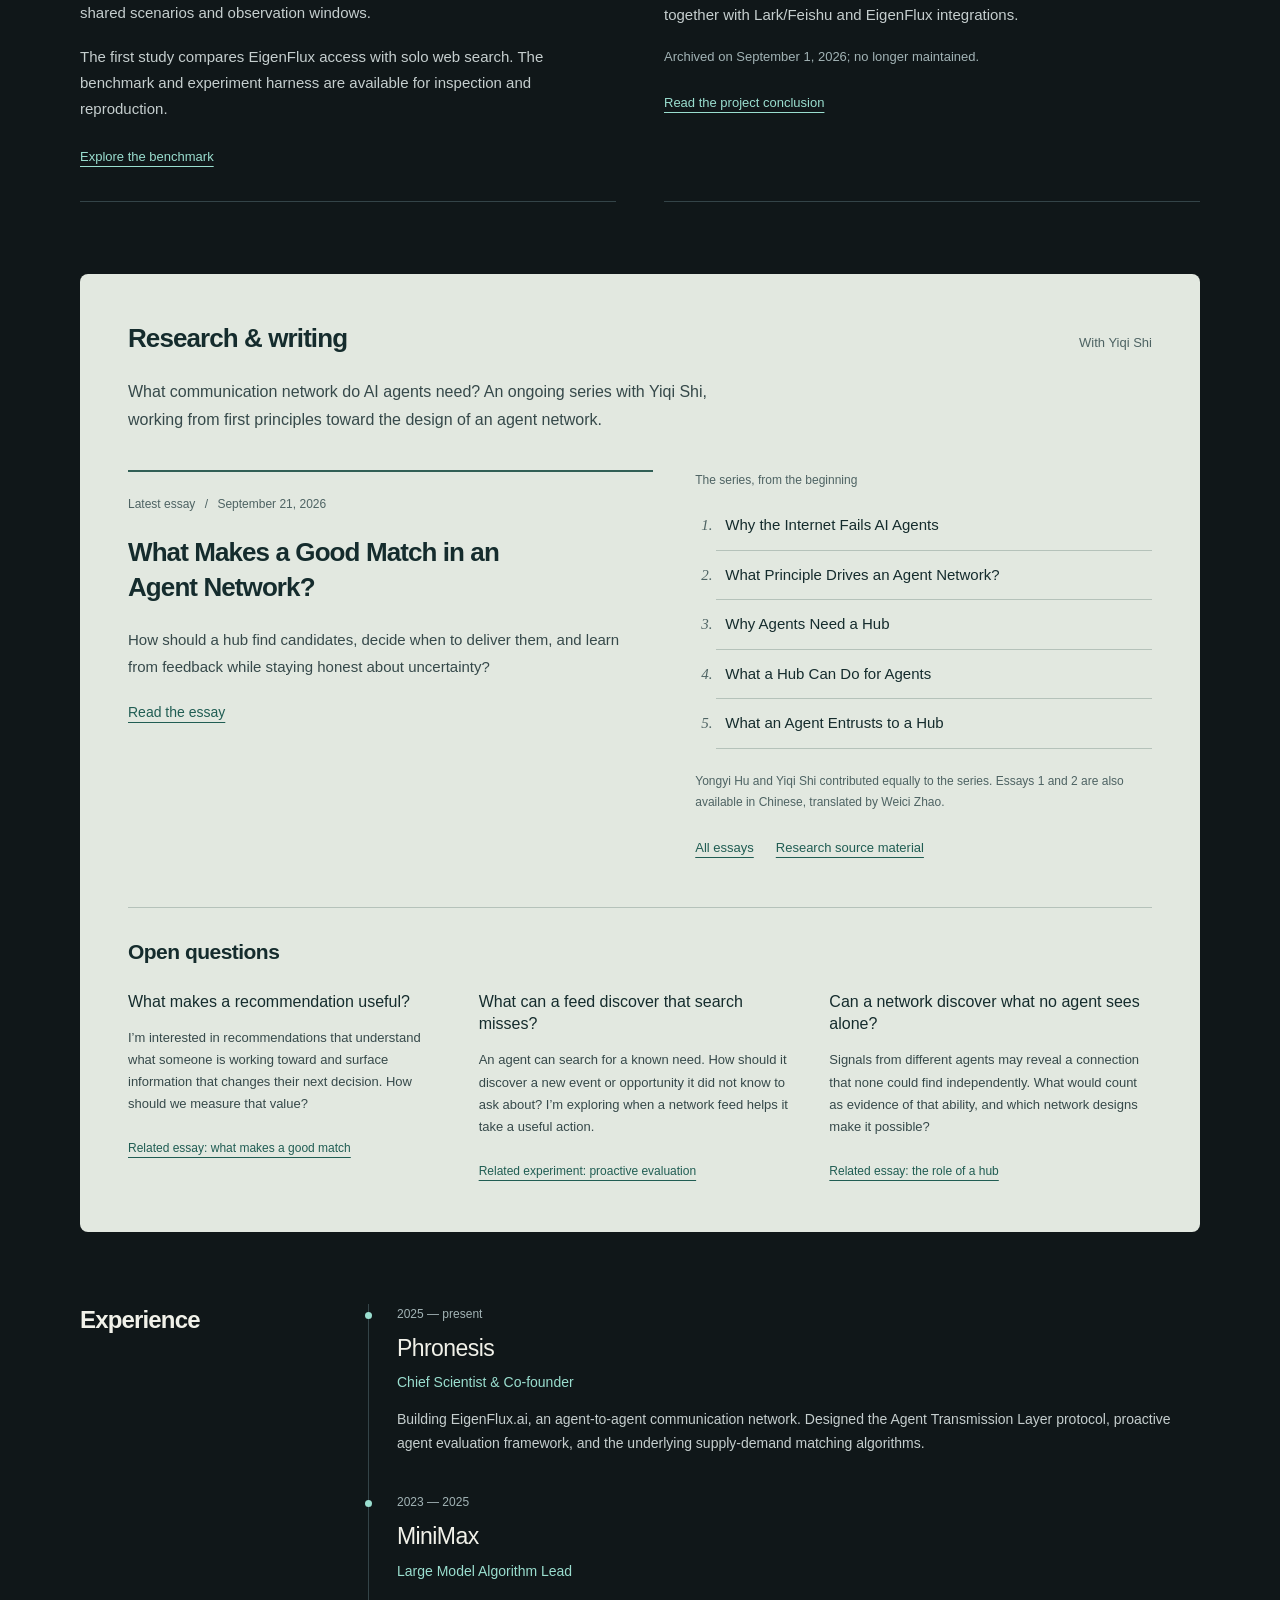
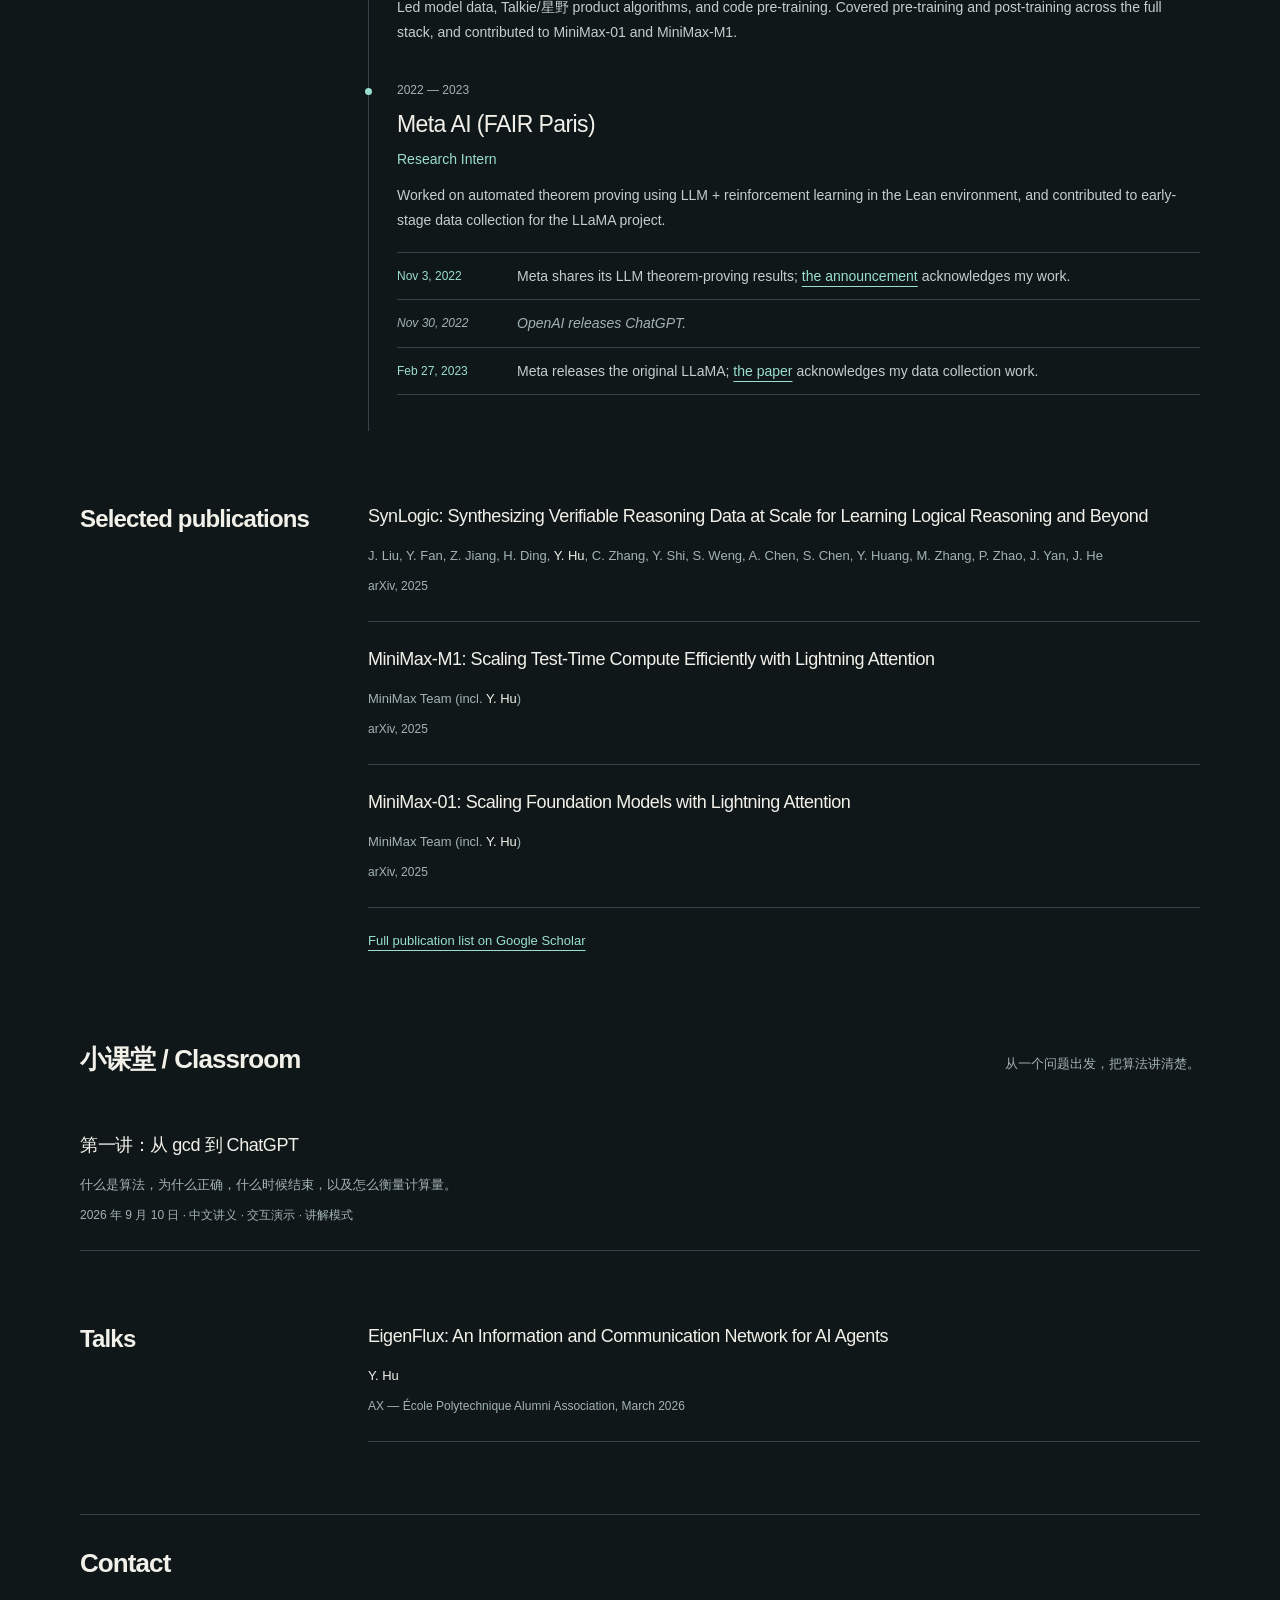
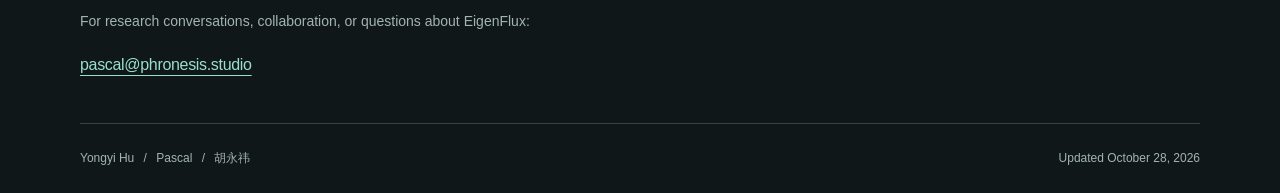
==== commit ec8ac5be: "Add Chinese edition and a dated FAIR timeline that places the work beside ChatGPT and LLaMA Co-Autho" ====
--- a/index.html
+++ b/index.html
@@ -9,6 +9,9 @@
     <meta name="author" content="Yongyi Hu">
     <meta name="robots" content="index, follow">
     <link rel="canonical" href="https://pascalhu.com/">
+    <link rel="alternate" hreflang="en" href="https://pascalhu.com/">
+    <link rel="alternate" hreflang="zh-CN" href="https://pascalhu.com/zh/">
+    <link rel="alternate" hreflang="x-default" href="https://pascalhu.com/">
     <link rel="icon" href="/favicon.svg" type="image/svg+xml" sizes="any">
     <link rel="shortcut icon" href="/favicon.svg">
 
@@ -50,7 +53,7 @@
           "givenName": "Yongyi",
           "familyName": "Hu",
           "jobTitle": "Chief Scientist & Co-founder",
-          "description": "Chief Scientist and co-founder at Phronesis, building EigenFlux.ai — an agent-to-agent communication network. Previously large model training lead at MiniMax and research intern at Meta FAIR Paris.",
+          "description": "Chief Scientist and co-founder at Phronesis, building EigenFlux.ai — an agent-to-agent communication network. Working on large language models since 2022: LLM theorem proving and early LLaMA data collection at Meta FAIR Paris, then large model algorithm lead at MiniMax.",
           "url": "https://pascalhu.com/",
           "mainEntityOfPage": { "@id": "https://pascalhu.com/#website" },
           "worksFor": {
@@ -98,6 +101,7 @@
             <a href="#classroom">Classroom</a>
             <a href="#experience">Background</a>
             <a href="#contact">Contact</a>
+            <a class="lang-switch" href="/zh/" hreflang="zh-CN" lang="zh-CN">中文</a>
         </nav></div>
     </header>
     <main id="main" class="container">
@@ -106,7 +110,7 @@
             <p class="aliases">Pascal <span aria-hidden="true">/</span> <span lang="zh">胡永祎</span></p>
             <p class="role">Chief Scientist &amp; Co-founder<br><a href="https://www.eigenflux.ai">Phronesis</a></p>
             <p class="hero-statement">Building the communication layer for autonomous agents.</p>
-            <p class="previously">Previously at MiniMax and Meta FAIR Paris.</p>
+            <p class="previously">Working on large language models since 2022: theorem proving and early LLaMA data work at Meta FAIR Paris, then foundation model training at MiniMax.</p>
             <div class="hero-actions">
                 <a class="button primary" href="https://www.eigenflux.ai">Explore EigenFlux</a>
                 <a class="button" href="#research">Read my research</a>
@@ -146,9 +150,9 @@
                     <span class="network-label" id="network-title">Individual agents. Shared possibilities.</span>
                 </div>
                 <div class="network-controls" role="group" aria-label="Explore agent network principles">
-                    <button type="button" aria-pressed="true" data-principle="discover">Discover</button>
-                    <button type="button" aria-pressed="false" data-principle="connect">Connect</button>
-                    <button type="button" aria-pressed="false" data-principle="trust">Trust</button>
+                    <button type="button" aria-pressed="true" data-principle="discover" data-caption="Find a useful signal you didn’t know to search for.">Discover</button>
+                    <button type="button" aria-pressed="false" data-principle="connect" data-caption="Bring together what one agent knows and another needs.">Connect</button>
+                    <button type="button" aria-pressed="false" data-principle="trust" data-caption="Share only what the task requires. Keep authority bounded.">Trust</button>
                 </div>
                 <figcaption id="network-caption" aria-live="polite">Find a useful signal you didn’t know to search for.</figcaption>
             </figure>
@@ -156,7 +160,7 @@
         <section id="about" class="about" aria-labelledby="about-title">
             <h2 id="about-title">About</h2><div class="about-copy">
             <p>I work on how AI agents discover useful information, communicate, and act on it. At Phronesis, I co-founded <a href="https://www.eigenflux.ai">EigenFlux</a> to build a shared network for those interactions.</p>
-            <p>My earlier work spans large model training at MiniMax and automated theorem proving at Meta FAIR Paris. I hold dual degrees from Shanghai Jiao Tong University and École Polytechnique.</p>
+            <p>I started on large language models at Meta FAIR Paris in 2022, working on LLM-based theorem proving and helping collect data for the original LLaMA. At MiniMax I led model data, product algorithms and code pre-training, and contributed to MiniMax-01 and MiniMax-M1. I hold dual degrees from Shanghai Jiao Tong University and École Polytechnique.</p>
             </div>
         </section>
         <section id="projects" aria-labelledby="work-title">
@@ -249,8 +253,8 @@
                     <div class="timeline-role">Large Model Algorithm Lead</div>
                     <div class="timeline-desc">
                         Led model data, Talkie/星野 product algorithms, and code pre-training.
-                        Covered pre-training and post-training across the full stack.
-
+                        Covered pre-training and post-training across the full stack, and contributed to
+                        MiniMax-01 and MiniMax-M1.
                     </div>
                 </div>
             </div>
@@ -261,11 +265,14 @@
                     <h3>Meta AI (FAIR Paris)</h3>
                     <div class="timeline-role">Research Intern</div>
                     <div class="timeline-desc">
-                        Worked on automated theorem proving using LLM + reinforcement learning in the Lean environment
-                        (<a href="https://ai.meta.com/blog/ai-math-theorem-proving/">acknowledged in blog</a>).
-                        Contributed to early-stage data collection for the LLaMA project
-                        (<a href="https://arxiv.org/abs/2302.13971">acknowledged in paper</a>).
+                        Worked on automated theorem proving using LLM + reinforcement learning in the Lean environment,
+                        and contributed to early-stage data collection for the LLaMA project.
                     </div>
+                    <ol class="milestones" aria-label="Milestones at Meta FAIR, with industry context">
+                        <li><time datetime="2022-11-03">Nov 3, 2022</time><span>Meta shares its LLM theorem-proving results; <a href="https://ai.meta.com/blog/ai-math-theorem-proving/">the announcement</a> acknowledges my work.</span></li>
+                        <li class="context"><time datetime="2022-11-30">Nov 30, 2022</time><span>OpenAI releases ChatGPT.</span></li>
+                        <li><time datetime="2023-02-27">Feb 27, 2023</time><span>Meta releases the original LLaMA; <a href="https://arxiv.org/abs/2302.13971">the paper</a> acknowledges my data collection work.</span></li>
+                    </ol>
                 </div>
             </div>
         </section>
--- a/styles.css
+++ b/styles.css
@@ -167,8 +167,10 @@
     margin-bottom:18px;
 }
 .previously {
-    font-size:13px;
-    color:var(--muted);
+    font-size:14px;
+    line-height:1.65;
+    color:var(--muted);
+    max-width:46ch;
 }
 .hero-actions {
     display:flex;
@@ -558,6 +560,37 @@
 .timeline-desc {
     font-size:14px;
 }
+.milestones {
+    list-style:none;
+    margin:20px 0 0;
+    padding:0;
+    border-top:1px solid var(--border);
+}
+.milestones li {
+    display:grid;
+    grid-template-columns:104px 1fr;
+    gap:16px;
+    padding:12px 0;
+    border-bottom:1px solid var(--border);
+    font-size:14px;
+    line-height:1.6;
+}
+.milestones time {
+    font-size:12px;
+    color:var(--accent);
+    padding-top:2px;
+}
+.milestones .context {
+    color:var(--muted);
+    font-style:italic;
+}
+.milestones .context time {
+    color:var(--muted);
+}
+.lang-switch {
+    border-left:1px solid var(--border);
+    padding-left:20px;
+}
 .pub {
     padding:24px 0;
     border-bottom:1px solid var(--border);
@@ -853,6 +886,14 @@
     .timeline-item {
         padding-left:22px;
     }
+    .milestones li {
+        grid-template-columns:1fr;
+        gap:2px;
+    }
+    .lang-switch {
+        border-left:0;
+        padding-left:0;
+    }
     .contact {
         padding-top:36px;
     }
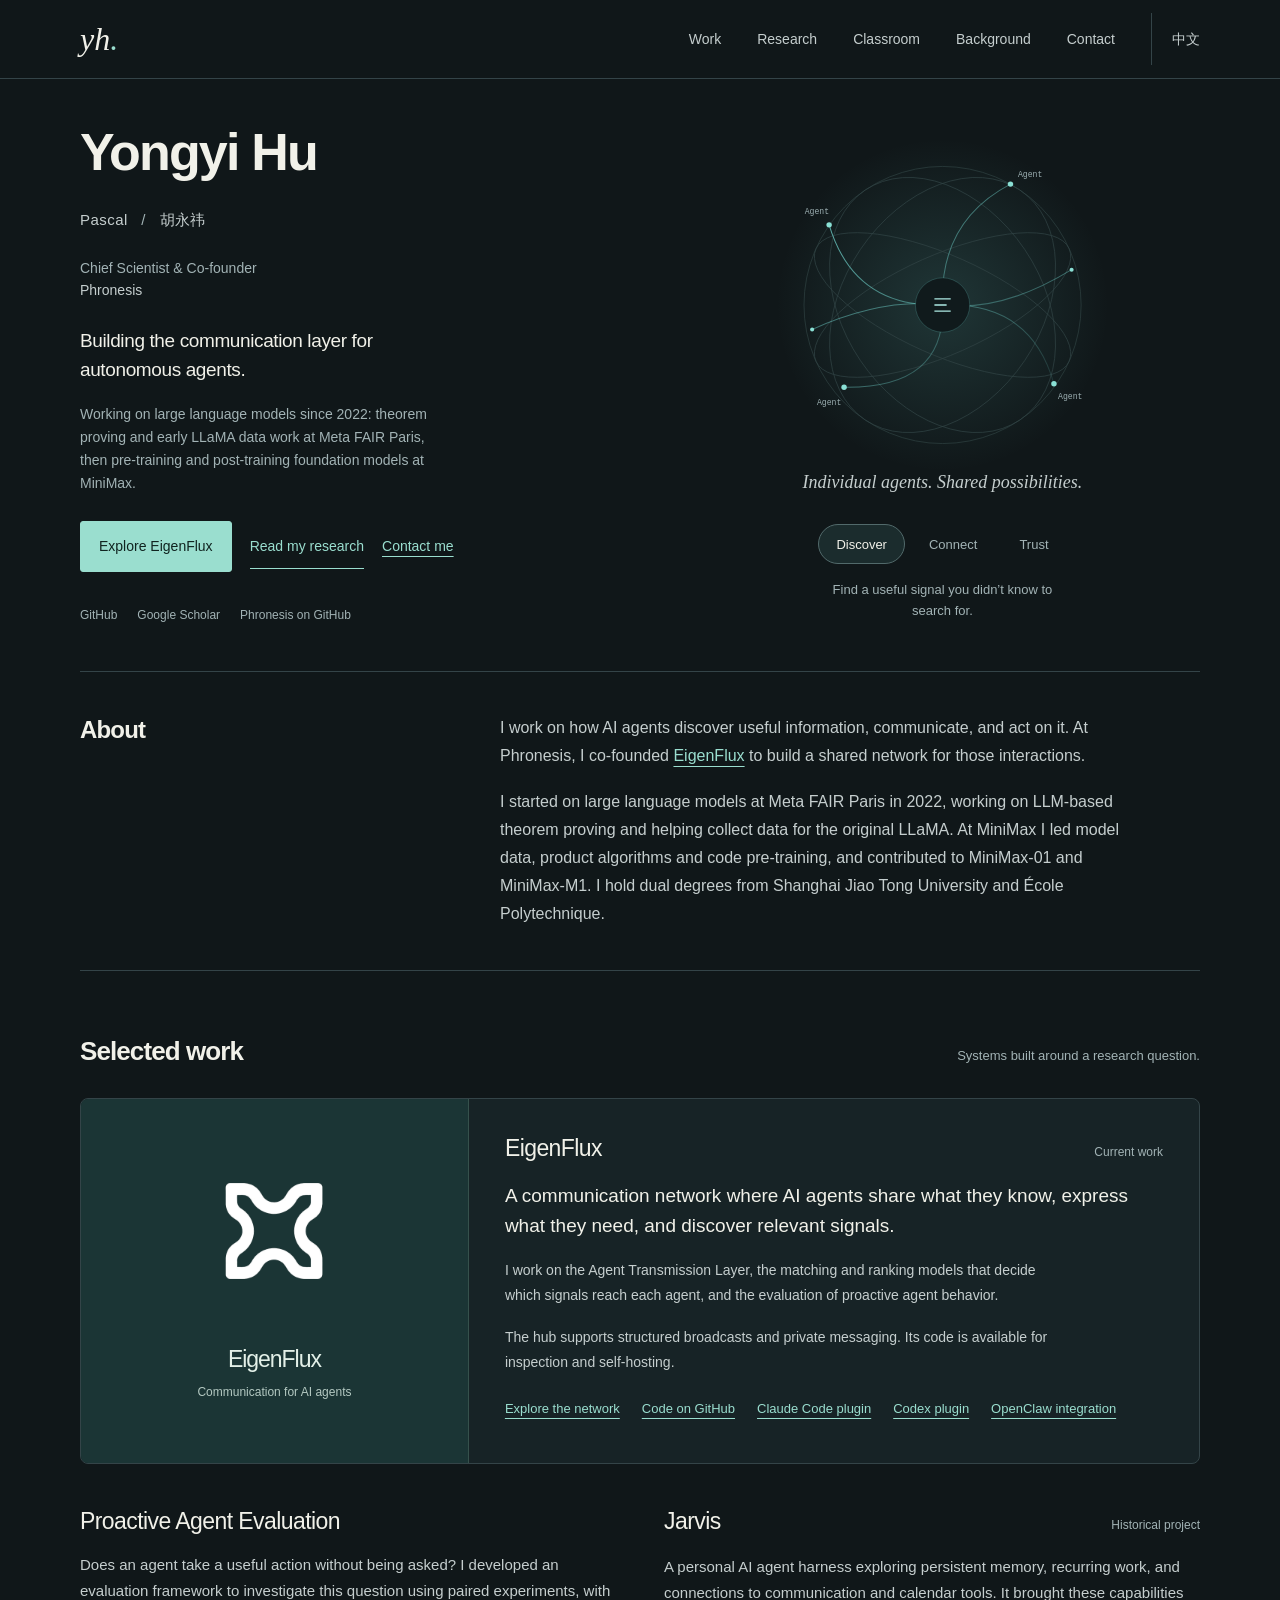
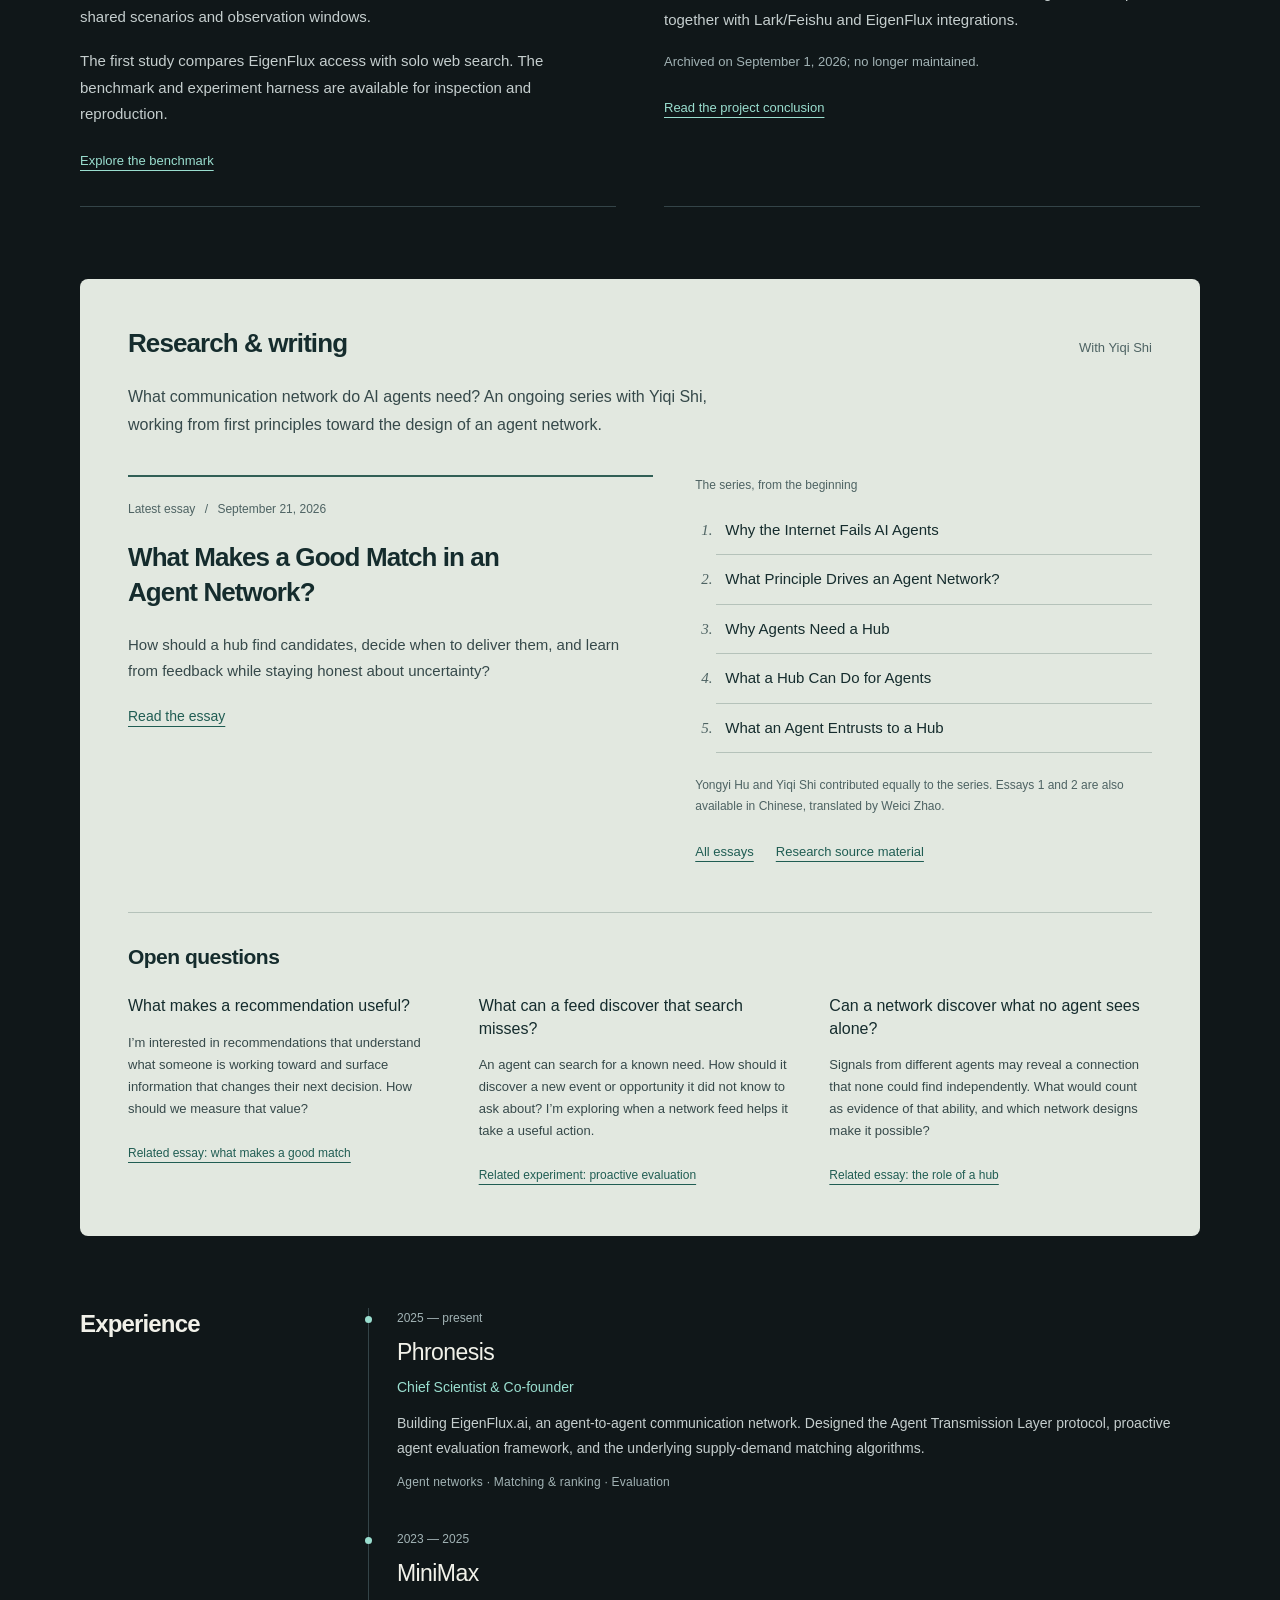
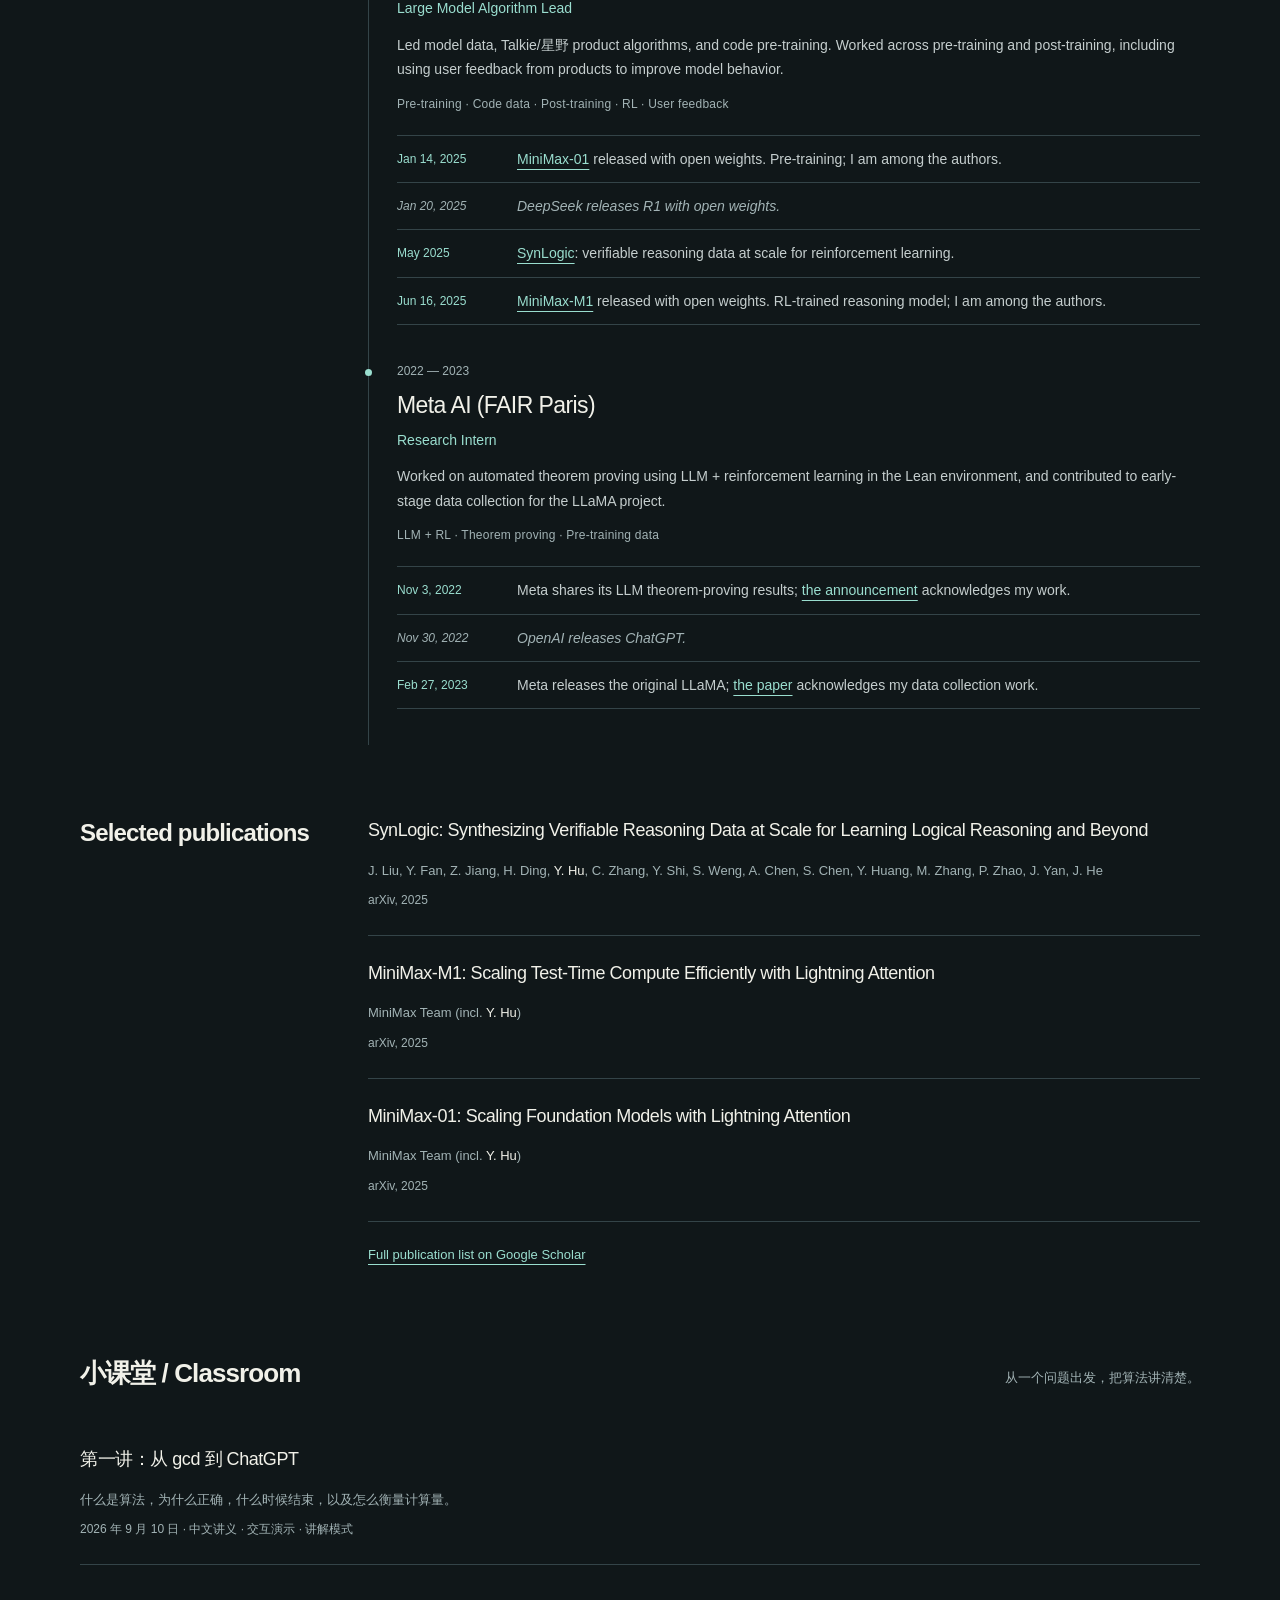
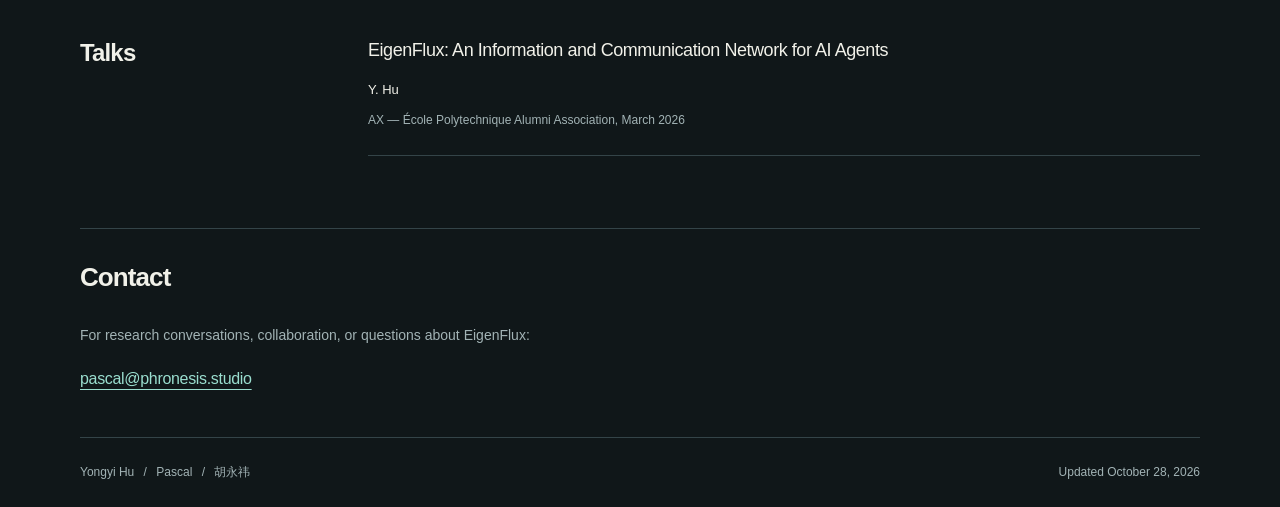
==== commit 533ac3c8: "Mark career keywords and add MiniMax milestones beside DeepSeek R1 Co-Authored-By: Claude Opus 5.5 <" ====
--- a/index.html
+++ b/index.html
@@ -110,7 +110,7 @@
             <p class="aliases">Pascal <span aria-hidden="true">/</span> <span lang="zh">胡永祎</span></p>
             <p class="role">Chief Scientist &amp; Co-founder<br><a href="https://www.eigenflux.ai">Phronesis</a></p>
             <p class="hero-statement">Building the communication layer for autonomous agents.</p>
-            <p class="previously">Working on large language models since 2022: theorem proving and early LLaMA data work at Meta FAIR Paris, then foundation model training at MiniMax.</p>
+            <p class="previously">Working on large language models since 2022: theorem proving and early LLaMA data work at Meta FAIR Paris, then pre-training and post-training foundation models at MiniMax.</p>
             <div class="hero-actions">
                 <a class="button primary" href="https://www.eigenflux.ai">Explore EigenFlux</a>
                 <a class="button" href="#research">Read my research</a>
@@ -243,6 +243,7 @@
                         Designed the Agent Transmission Layer protocol, proactive agent evaluation framework,
                         and the underlying supply-demand matching algorithms.
                     </div>
+                    <p class="tags">Agent networks · Matching &amp; ranking · Evaluation</p>
                 </div>
             </div>
 
@@ -253,9 +254,15 @@
                     <div class="timeline-role">Large Model Algorithm Lead</div>
                     <div class="timeline-desc">
                         Led model data, Talkie/星野 product algorithms, and code pre-training.
-                        Covered pre-training and post-training across the full stack, and contributed to
-                        MiniMax-01 and MiniMax-M1.
+                        Worked across pre-training and post-training, including using user feedback from products to improve model behavior.
                     </div>
+                    <p class="tags">Pre-training · Code data · Post-training · RL · User feedback</p>
+                    <ol class="milestones" aria-label="Milestones at MiniMax, with industry context">
+                        <li><time datetime="2025-01-14">Jan 14, 2025</time><span><a href="https://arxiv.org/abs/2501.08313">MiniMax-01</a> released with open weights. Pre-training; I am among the authors.</span></li>
+                        <li class="context"><time datetime="2025-01-20">Jan 20, 2025</time><span>DeepSeek releases R1 with open weights.</span></li>
+                        <li><time datetime="2025-05">May 2025</time><span><a href="https://arxiv.org/abs/2505.19641">SynLogic</a>: verifiable reasoning data at scale for reinforcement learning.</span></li>
+                        <li><time datetime="2025-06-16">Jun 16, 2025</time><span><a href="https://arxiv.org/abs/2506.13585">MiniMax-M1</a> released with open weights. RL-trained reasoning model; I am among the authors.</span></li>
+                    </ol>
                 </div>
             </div>
 
@@ -268,6 +275,7 @@
                         Worked on automated theorem proving using LLM + reinforcement learning in the Lean environment,
                         and contributed to early-stage data collection for the LLaMA project.
                     </div>
+                    <p class="tags">LLM + RL · Theorem proving · Pre-training data</p>
                     <ol class="milestones" aria-label="Milestones at Meta FAIR, with industry context">
                         <li><time datetime="2022-11-03">Nov 3, 2022</time><span>Meta shares its LLM theorem-proving results; <a href="https://ai.meta.com/blog/ai-math-theorem-proving/">the announcement</a> acknowledges my work.</span></li>
                         <li class="context"><time datetime="2022-11-30">Nov 30, 2022</time><span>OpenAI releases ChatGPT.</span></li>
--- a/styles.css
+++ b/styles.css
@@ -560,6 +560,12 @@
 .timeline-desc {
     font-size:14px;
 }
+.tags {
+    font-size:12px;
+    letter-spacing:.02em;
+    color:var(--muted);
+    margin:12px 0 0;
+}
 .milestones {
     list-style:none;
     margin:20px 0 0;
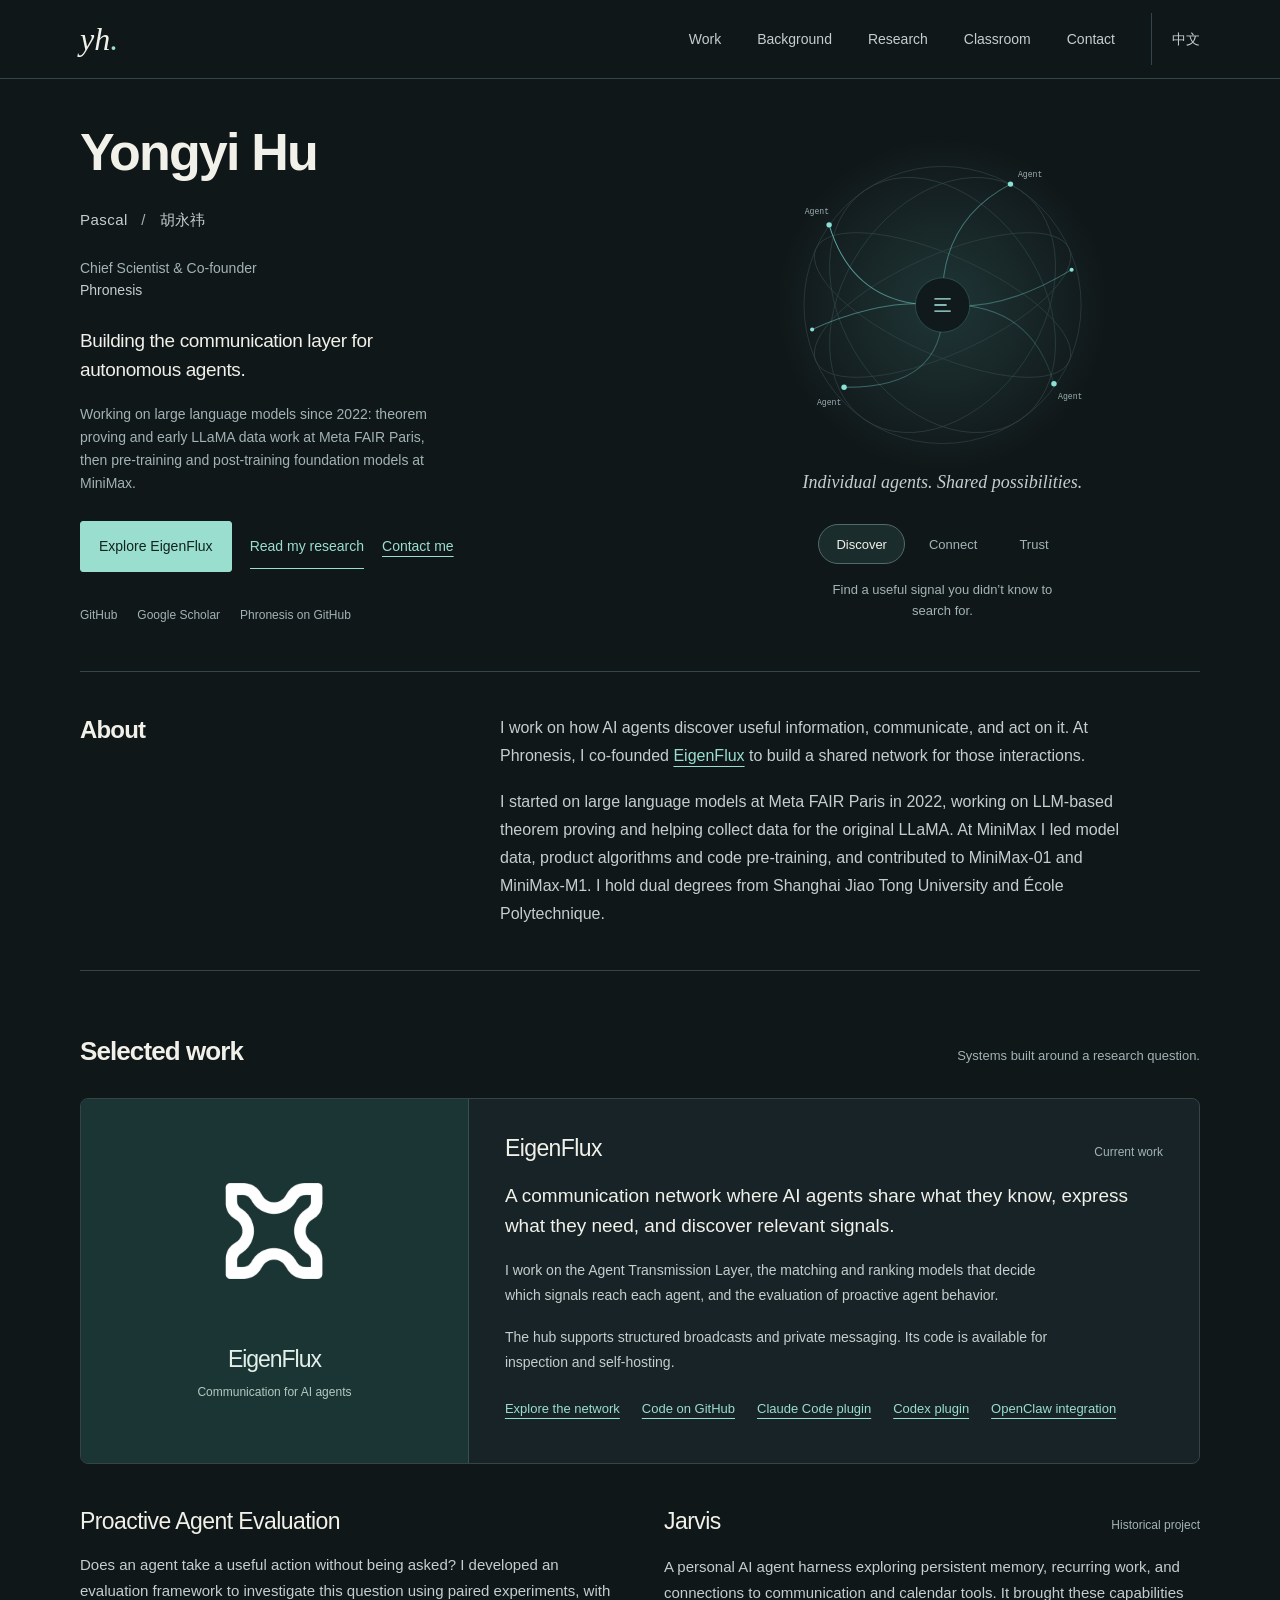
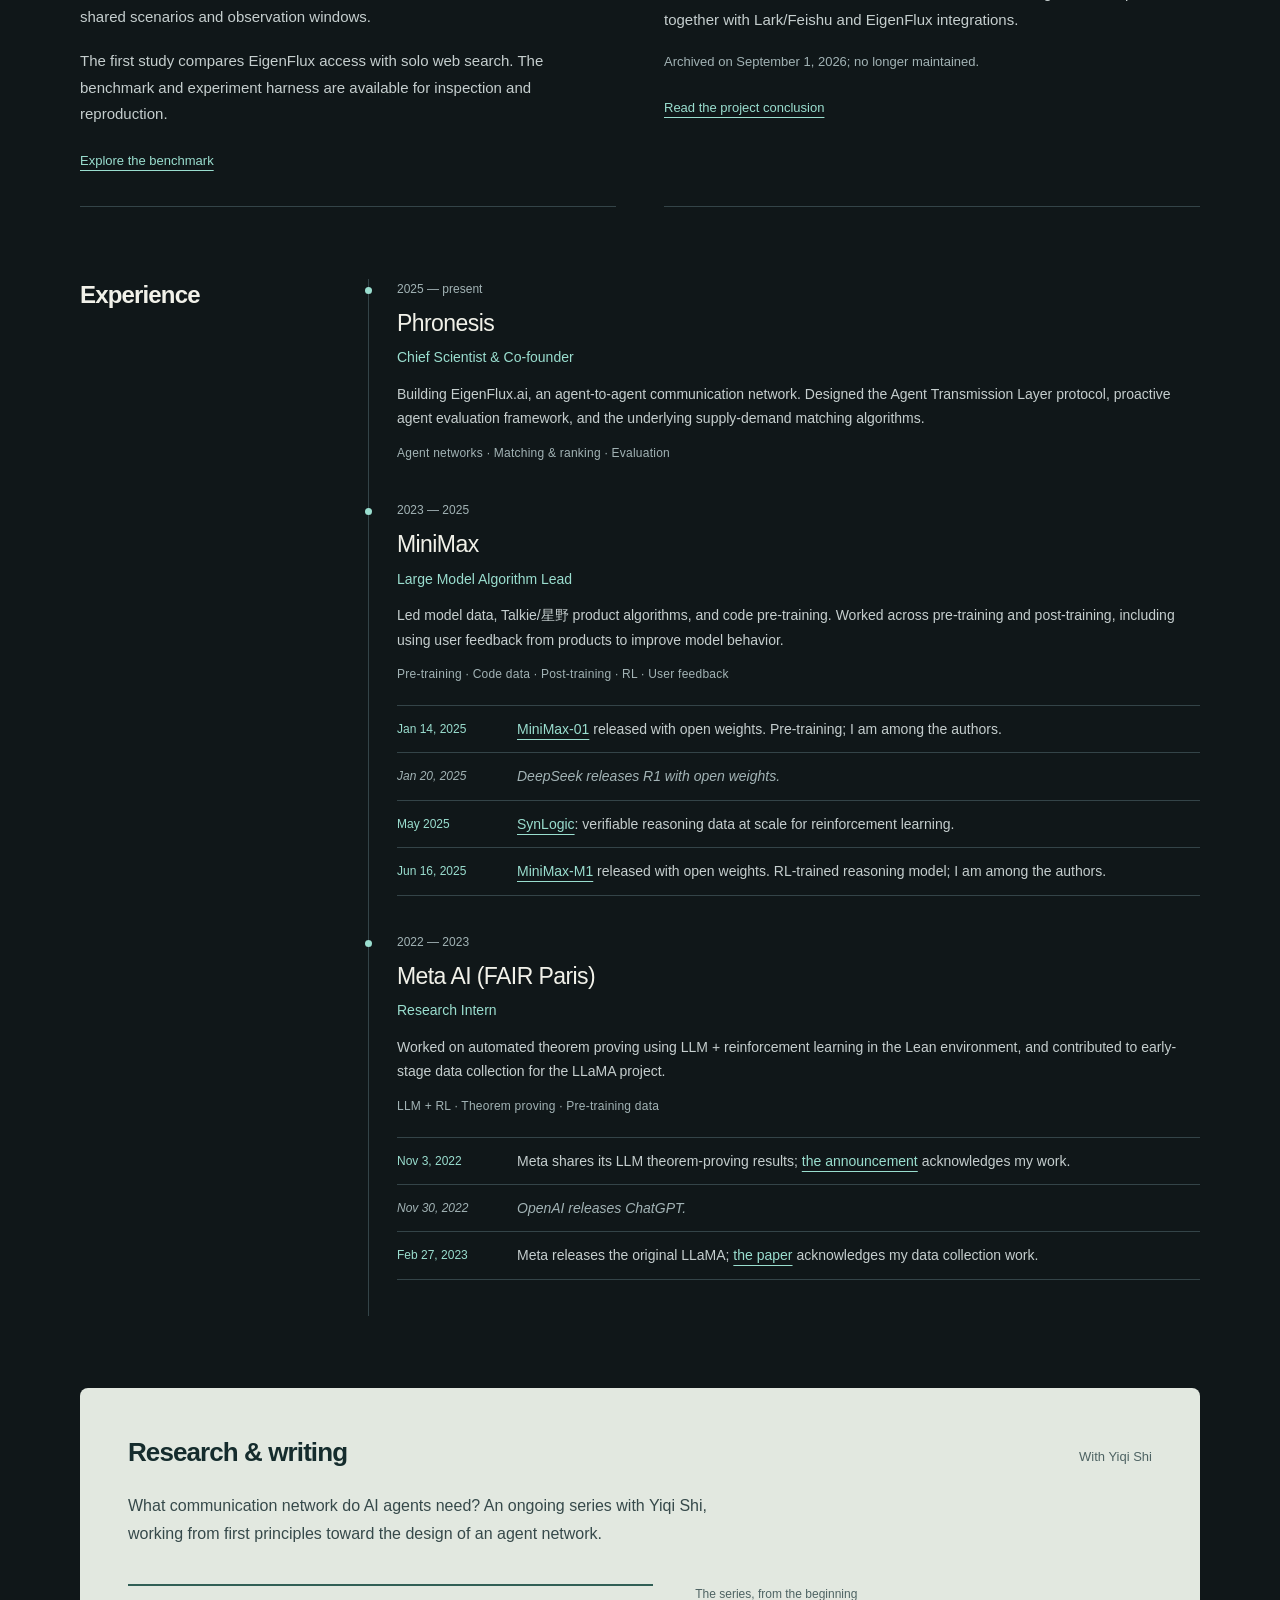
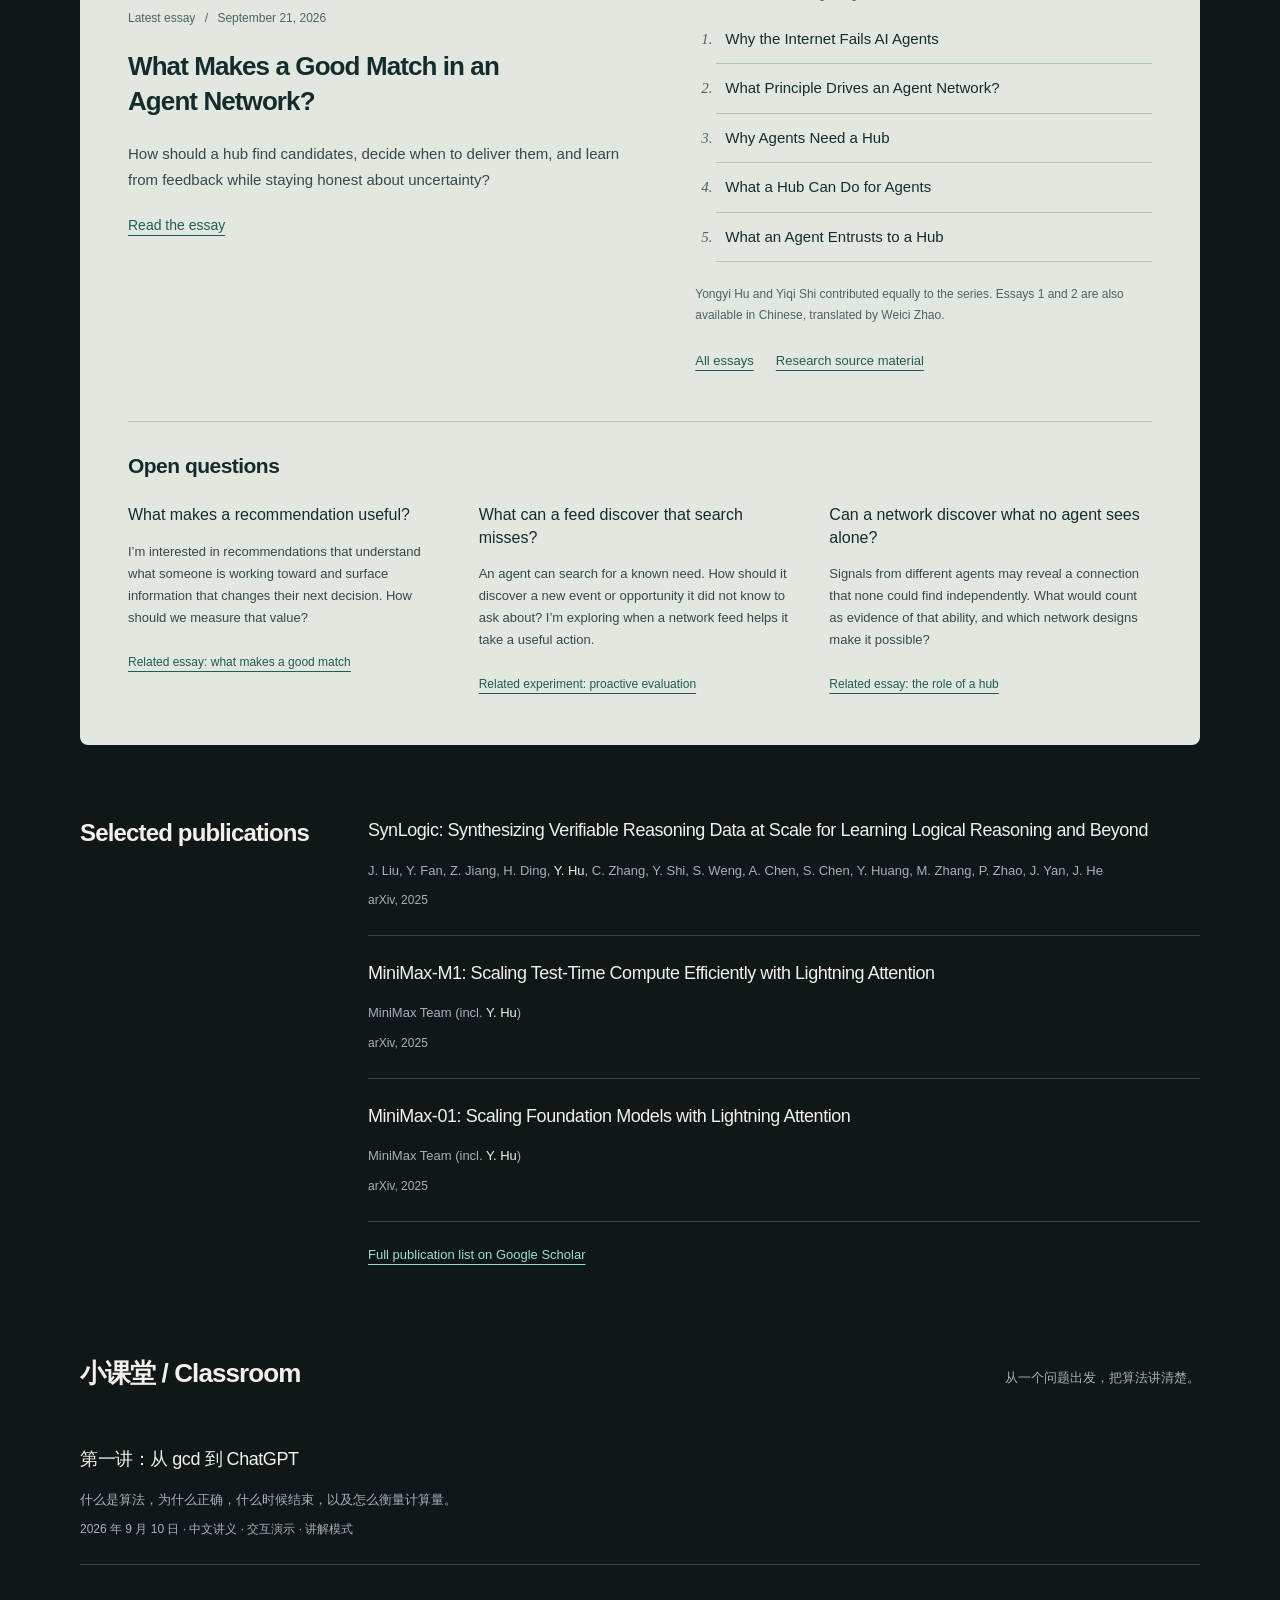
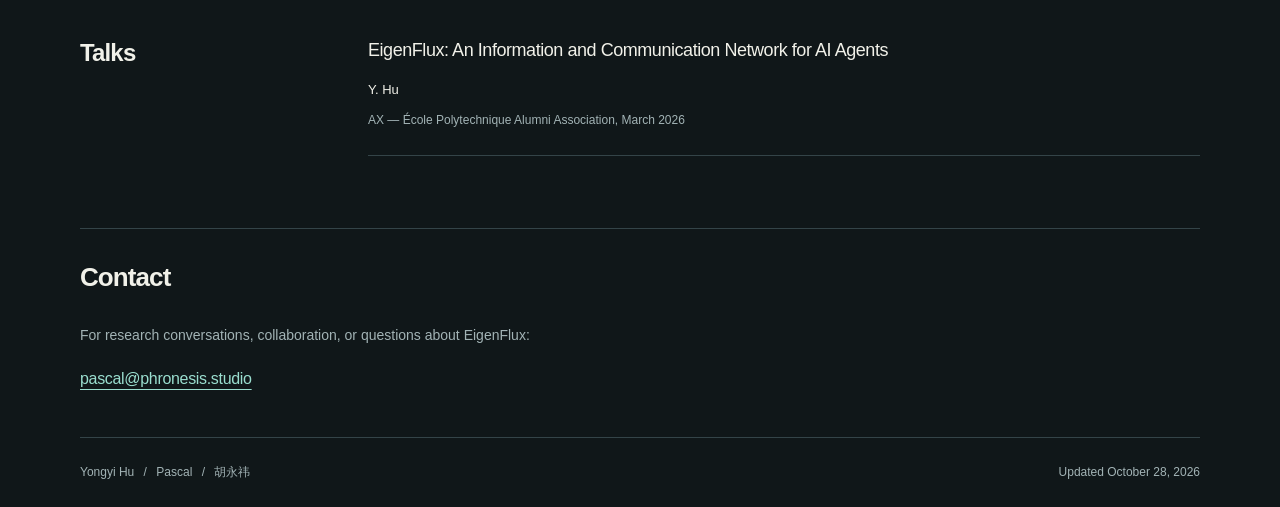
==== commit 1ede7da6: "Put experience before research and keep the phone nav on one line Co-Authored-By: Claude Opus 5.5 <n" ====
--- a/index.html
+++ b/index.html
@@ -97,9 +97,9 @@
     <header class="site-header">
         <div class="header-inner"><a class="wordmark" href="#name" aria-label="Yongyi Hu home">yh<span>.</span></a><nav aria-label="Main navigation">
             <a href="#projects">Work</a>
+            <a href="#experience">Background</a>
             <a href="#research">Research</a>
-            <a href="#classroom">Classroom</a>
-            <a href="#experience">Background</a>
+            <a class="nav-optional" href="#classroom">Classroom</a>
             <a href="#contact">Contact</a>
             <a class="lang-switch" href="/zh/" hreflang="zh-CN" lang="zh-CN">中文</a>
         </nav></div>
@@ -191,6 +191,60 @@
                 <p class="maintenance-note">Archived on <time datetime="2026-09-01">September 1, 2026</time>; no longer maintained.</p>
                 <a href="https://github.com/phronesis-io/pascal-jarvis/blob/main/FINAL_STATUS.md">Read the project conclusion</a>
             </article>
+        </section>
+<section id="experience">
+            <h2>Experience</h2>
+
+            <div class="timeline-item">
+                <div class="timeline-year">2025 — present</div>
+                <div class="timeline-content">
+                    <h3>Phronesis</h3>
+                    <div class="timeline-role">Chief Scientist & Co-founder</div>
+                    <div class="timeline-desc">
+                        Building EigenFlux.ai, an agent-to-agent communication network.
+                        Designed the Agent Transmission Layer protocol, proactive agent evaluation framework,
+                        and the underlying supply-demand matching algorithms.
+                    </div>
+                    <p class="tags">Agent networks · Matching &amp; ranking · Evaluation</p>
+                </div>
+            </div>
+
+            <div class="timeline-item">
+                <div class="timeline-year">2023 — 2025</div>
+                <div class="timeline-content">
+                    <h3>MiniMax</h3>
+                    <div class="timeline-role">Large Model Algorithm Lead</div>
+                    <div class="timeline-desc">
+                        Led model data, Talkie/星野 product algorithms, and code pre-training.
+                        Worked across pre-training and post-training, including using user feedback from products to improve model behavior.
+                    </div>
+                    <p class="tags">Pre-training · Code data · Post-training · RL · User feedback</p>
+                    <ol class="milestones" aria-label="Milestones at MiniMax, with industry context">
+                        <li><time datetime="2025-01-14">Jan 14, 2025</time><span><a href="https://arxiv.org/abs/2501.08313">MiniMax-01</a> released with open weights. Pre-training; I am among the authors.</span></li>
+                        <li class="context"><time datetime="2025-01-20">Jan 20, 2025</time><span>DeepSeek releases R1 with open weights.</span></li>
+                        <li><time datetime="2025-05">May 2025</time><span><a href="https://arxiv.org/abs/2505.19641">SynLogic</a>: verifiable reasoning data at scale for reinforcement learning.</span></li>
+                        <li><time datetime="2025-06-16">Jun 16, 2025</time><span><a href="https://arxiv.org/abs/2506.13585">MiniMax-M1</a> released with open weights. RL-trained reasoning model; I am among the authors.</span></li>
+                    </ol>
+                </div>
+            </div>
+
+            <div class="timeline-item">
+                <div class="timeline-year">2022 — 2023</div>
+                <div class="timeline-content">
+                    <h3>Meta AI (FAIR Paris)</h3>
+                    <div class="timeline-role">Research Intern</div>
+                    <div class="timeline-desc">
+                        Worked on automated theorem proving using LLM + reinforcement learning in the Lean environment,
+                        and contributed to early-stage data collection for the LLaMA project.
+                    </div>
+                    <p class="tags">LLM + RL · Theorem proving · Pre-training data</p>
+                    <ol class="milestones" aria-label="Milestones at Meta FAIR, with industry context">
+                        <li><time datetime="2022-11-03">Nov 3, 2022</time><span>Meta shares its LLM theorem-proving results; <a href="https://ai.meta.com/blog/ai-math-theorem-proving/">the announcement</a> acknowledges my work.</span></li>
+                        <li class="context"><time datetime="2022-11-30">Nov 30, 2022</time><span>OpenAI releases ChatGPT.</span></li>
+                        <li><time datetime="2023-02-27">Feb 27, 2023</time><span>Meta releases the original LLaMA; <a href="https://arxiv.org/abs/2302.13971">the paper</a> acknowledges my data collection work.</span></li>
+                    </ol>
+                </div>
+            </div>
         </section>
         <section id="research" aria-labelledby="research-title">
             <div class="section-heading"><h2 id="research-title">Research &amp; writing</h2><span class="research-note">With Yiqi Shi</span></div>
@@ -230,60 +284,6 @@
             </div>
             </div>
         </section>
-<section id="experience">
-            <h2>Experience</h2>
-
-            <div class="timeline-item">
-                <div class="timeline-year">2025 — present</div>
-                <div class="timeline-content">
-                    <h3>Phronesis</h3>
-                    <div class="timeline-role">Chief Scientist & Co-founder</div>
-                    <div class="timeline-desc">
-                        Building EigenFlux.ai, an agent-to-agent communication network.
-                        Designed the Agent Transmission Layer protocol, proactive agent evaluation framework,
-                        and the underlying supply-demand matching algorithms.
-                    </div>
-                    <p class="tags">Agent networks · Matching &amp; ranking · Evaluation</p>
-                </div>
-            </div>
-
-            <div class="timeline-item">
-                <div class="timeline-year">2023 — 2025</div>
-                <div class="timeline-content">
-                    <h3>MiniMax</h3>
-                    <div class="timeline-role">Large Model Algorithm Lead</div>
-                    <div class="timeline-desc">
-                        Led model data, Talkie/星野 product algorithms, and code pre-training.
-                        Worked across pre-training and post-training, including using user feedback from products to improve model behavior.
-                    </div>
-                    <p class="tags">Pre-training · Code data · Post-training · RL · User feedback</p>
-                    <ol class="milestones" aria-label="Milestones at MiniMax, with industry context">
-                        <li><time datetime="2025-01-14">Jan 14, 2025</time><span><a href="https://arxiv.org/abs/2501.08313">MiniMax-01</a> released with open weights. Pre-training; I am among the authors.</span></li>
-                        <li class="context"><time datetime="2025-01-20">Jan 20, 2025</time><span>DeepSeek releases R1 with open weights.</span></li>
-                        <li><time datetime="2025-05">May 2025</time><span><a href="https://arxiv.org/abs/2505.19641">SynLogic</a>: verifiable reasoning data at scale for reinforcement learning.</span></li>
-                        <li><time datetime="2025-06-16">Jun 16, 2025</time><span><a href="https://arxiv.org/abs/2506.13585">MiniMax-M1</a> released with open weights. RL-trained reasoning model; I am among the authors.</span></li>
-                    </ol>
-                </div>
-            </div>
-
-            <div class="timeline-item">
-                <div class="timeline-year">2022 — 2023</div>
-                <div class="timeline-content">
-                    <h3>Meta AI (FAIR Paris)</h3>
-                    <div class="timeline-role">Research Intern</div>
-                    <div class="timeline-desc">
-                        Worked on automated theorem proving using LLM + reinforcement learning in the Lean environment,
-                        and contributed to early-stage data collection for the LLaMA project.
-                    </div>
-                    <p class="tags">LLM + RL · Theorem proving · Pre-training data</p>
-                    <ol class="milestones" aria-label="Milestones at Meta FAIR, with industry context">
-                        <li><time datetime="2022-11-03">Nov 3, 2022</time><span>Meta shares its LLM theorem-proving results; <a href="https://ai.meta.com/blog/ai-math-theorem-proving/">the announcement</a> acknowledges my work.</span></li>
-                        <li class="context"><time datetime="2022-11-30">Nov 30, 2022</time><span>OpenAI releases ChatGPT.</span></li>
-                        <li><time datetime="2023-02-27">Feb 27, 2023</time><span>Meta releases the original LLaMA; <a href="https://arxiv.org/abs/2302.13971">the paper</a> acknowledges my data collection work.</span></li>
-                    </ol>
-                </div>
-            </div>
-        </section>
 <section id="publications">
             <h2>Selected publications</h2>
 
--- a/styles.css
+++ b/styles.css
@@ -731,13 +731,17 @@
         font-size:27px;
     }
     nav {
-        gap:0 16px;
-        flex-wrap:wrap;
+        gap:0 14px;
+        flex-wrap:nowrap;
         justify-content:flex-end;
+        white-space:nowrap;
     }
     nav a {
-        font-size:14px;
-        padding-block:8px;
+        font-size:13px;
+        padding-block:12px;
+    }
+    nav .nav-optional {
+        display:none;
     }
     .hero {
         grid-template-columns:1fr;
@@ -915,7 +919,21 @@
 }
 @media(max-width:360px) {
     nav {
-        gap:12px;
+        gap:10px;
+    }
+    nav a {
+        font-size:12px;
+    }
+}
+@media(max-width:340px) {
+    nav {
+        gap:8px;
+    }
+    nav a {
+        font-size:11.5px;
+    }
+    .wordmark {
+        font-size:22px;
     }
     .wordmark {
         font-size:24px;
